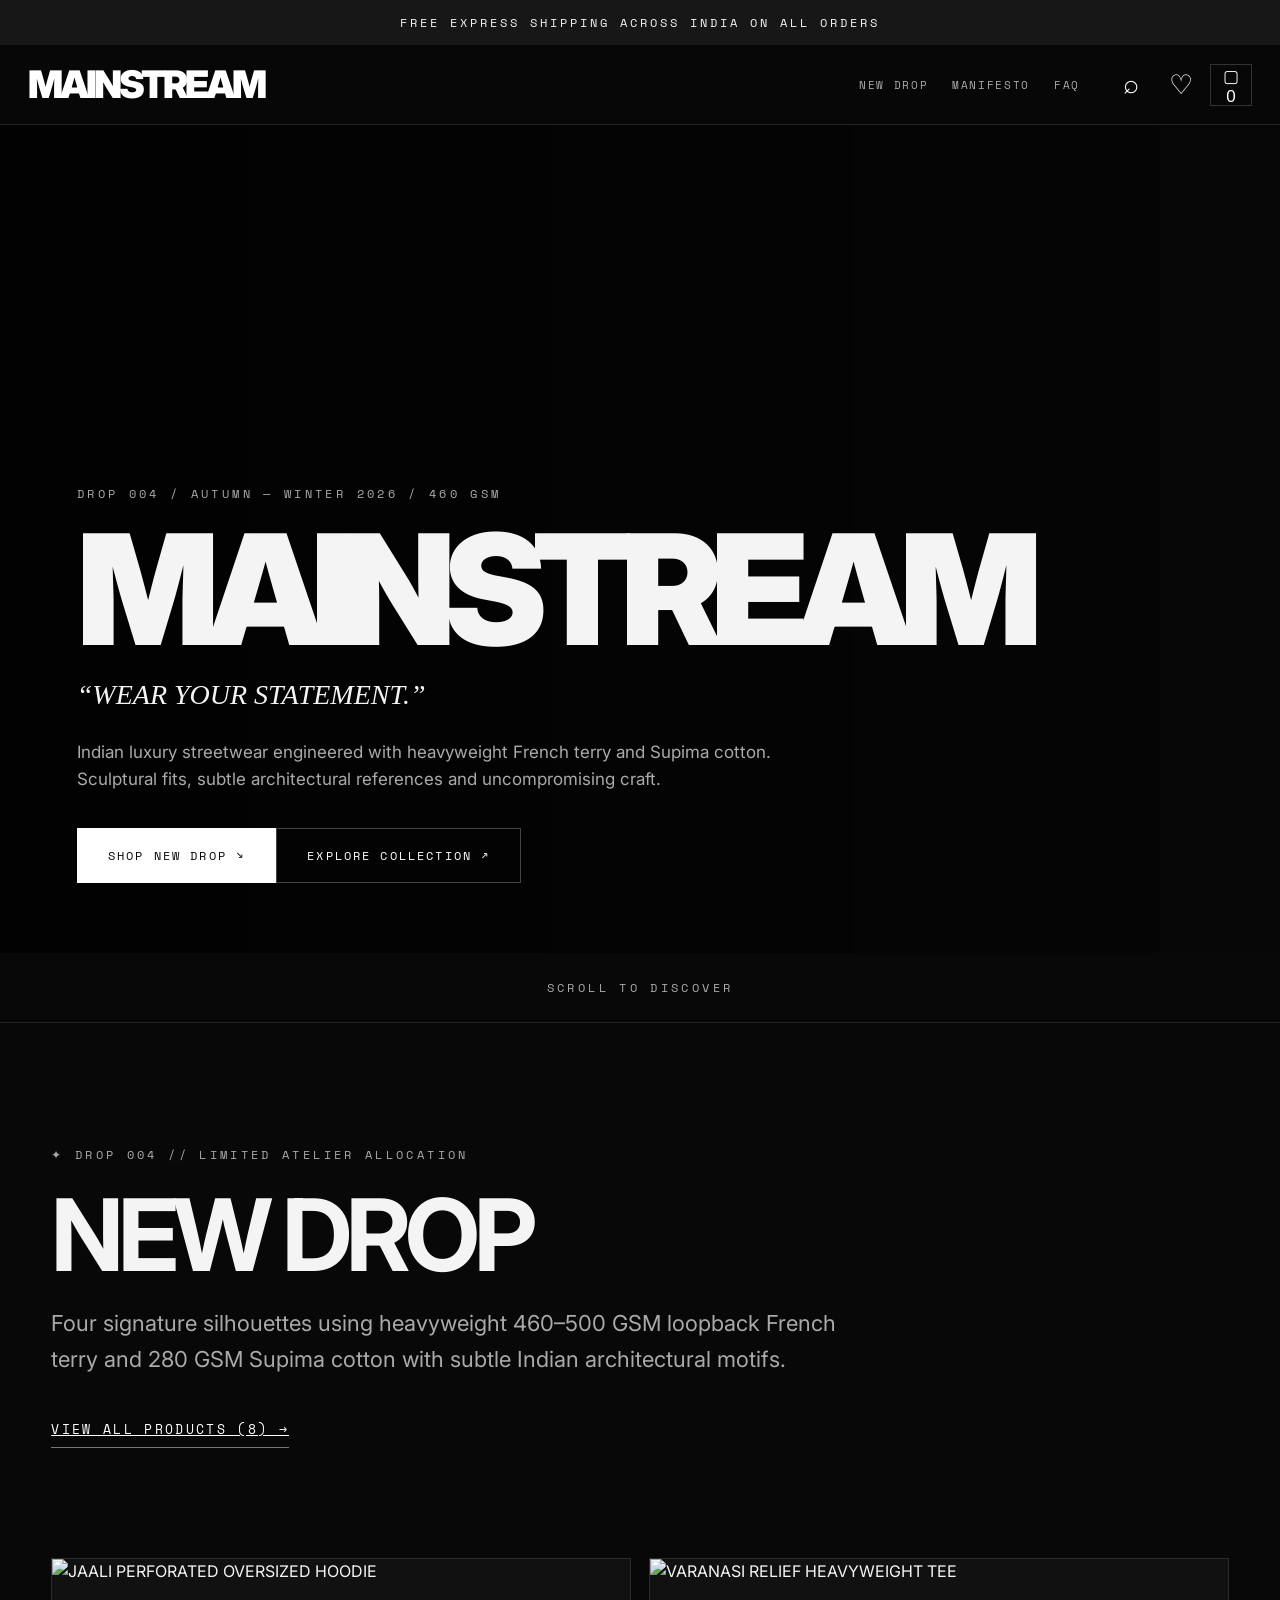
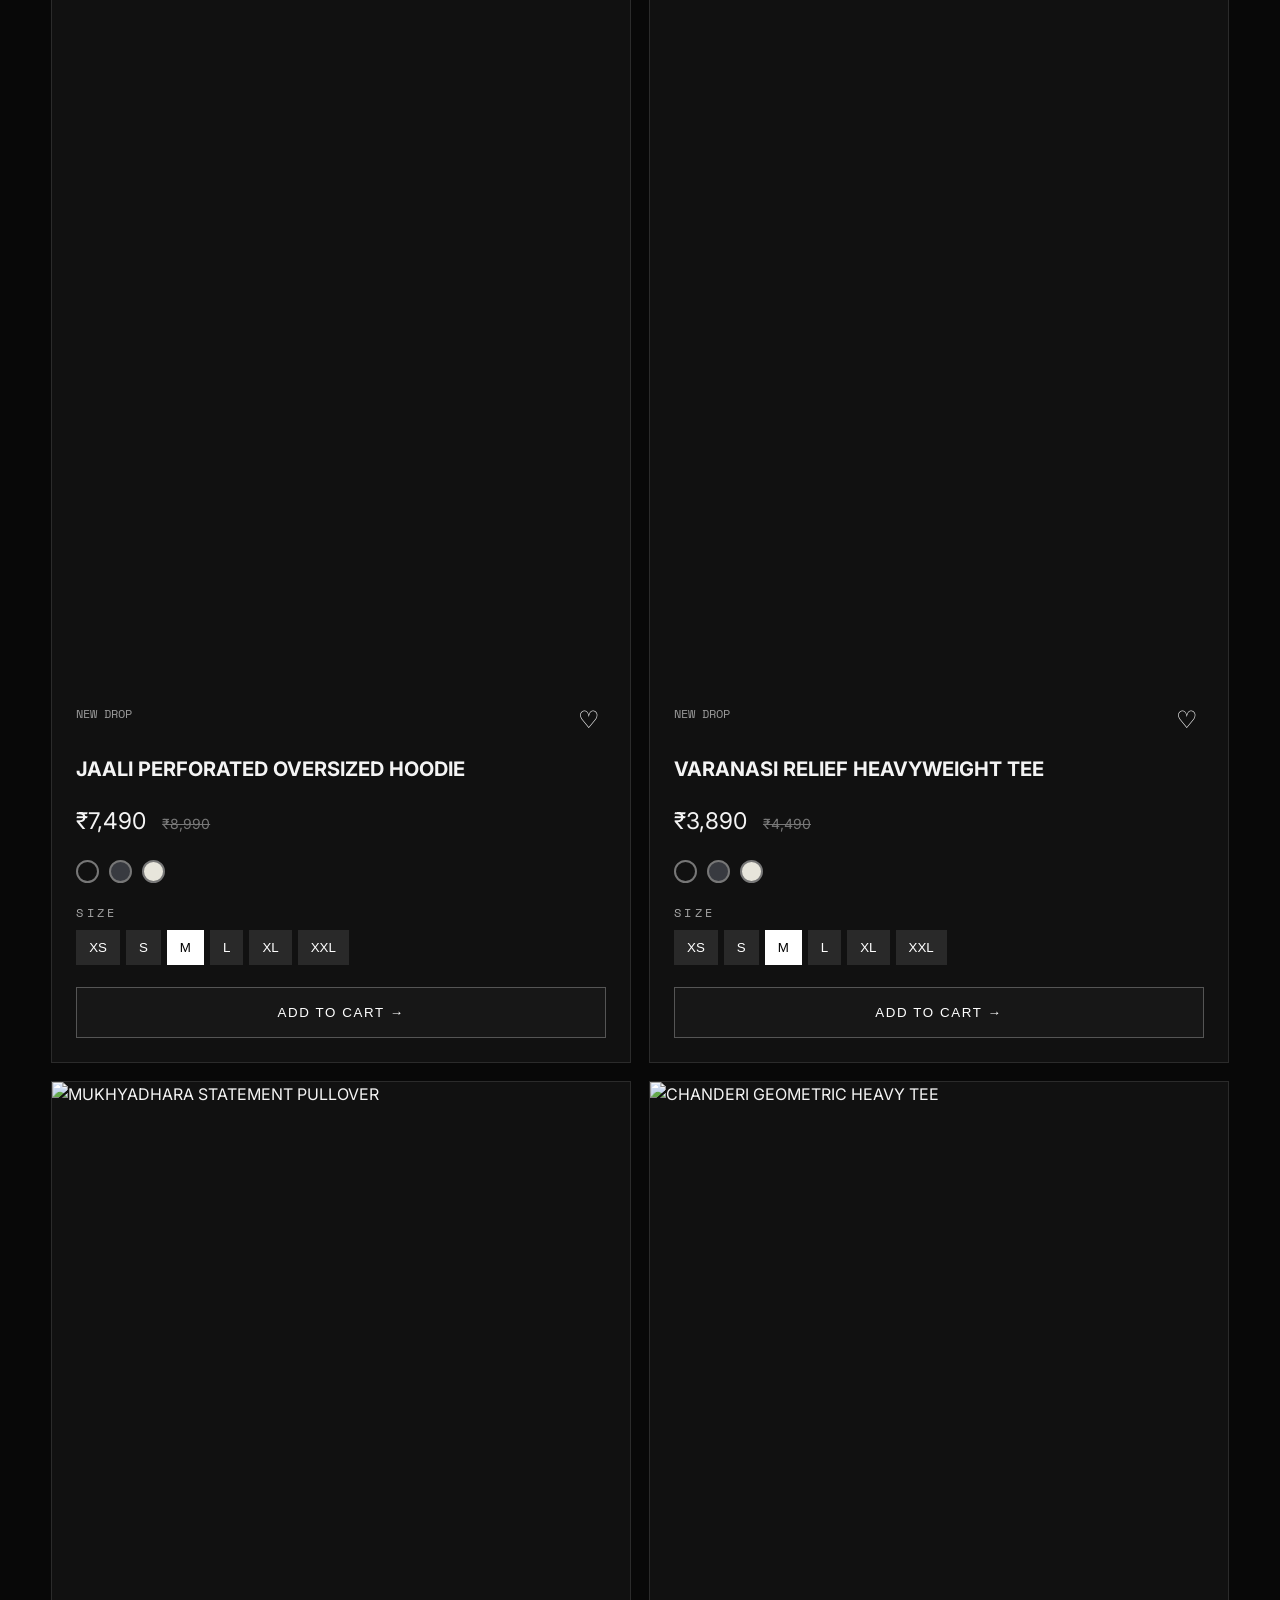
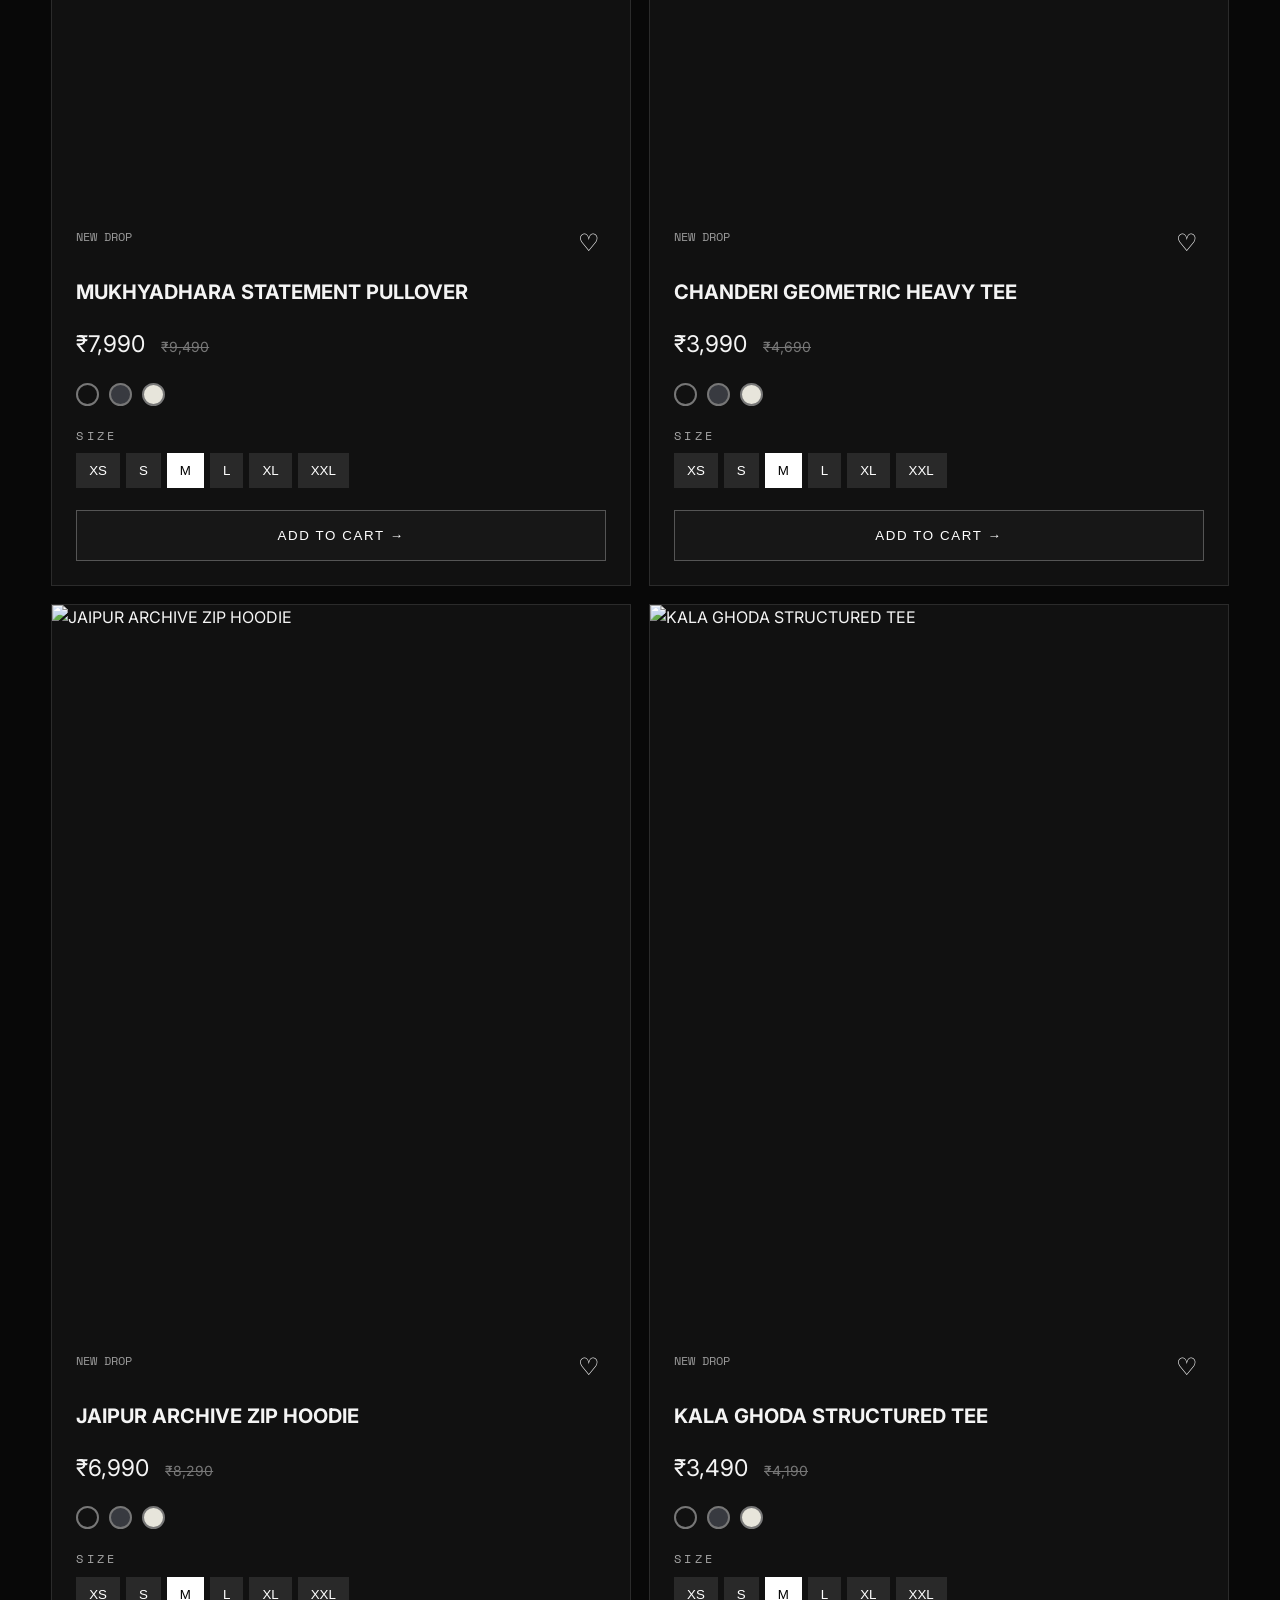
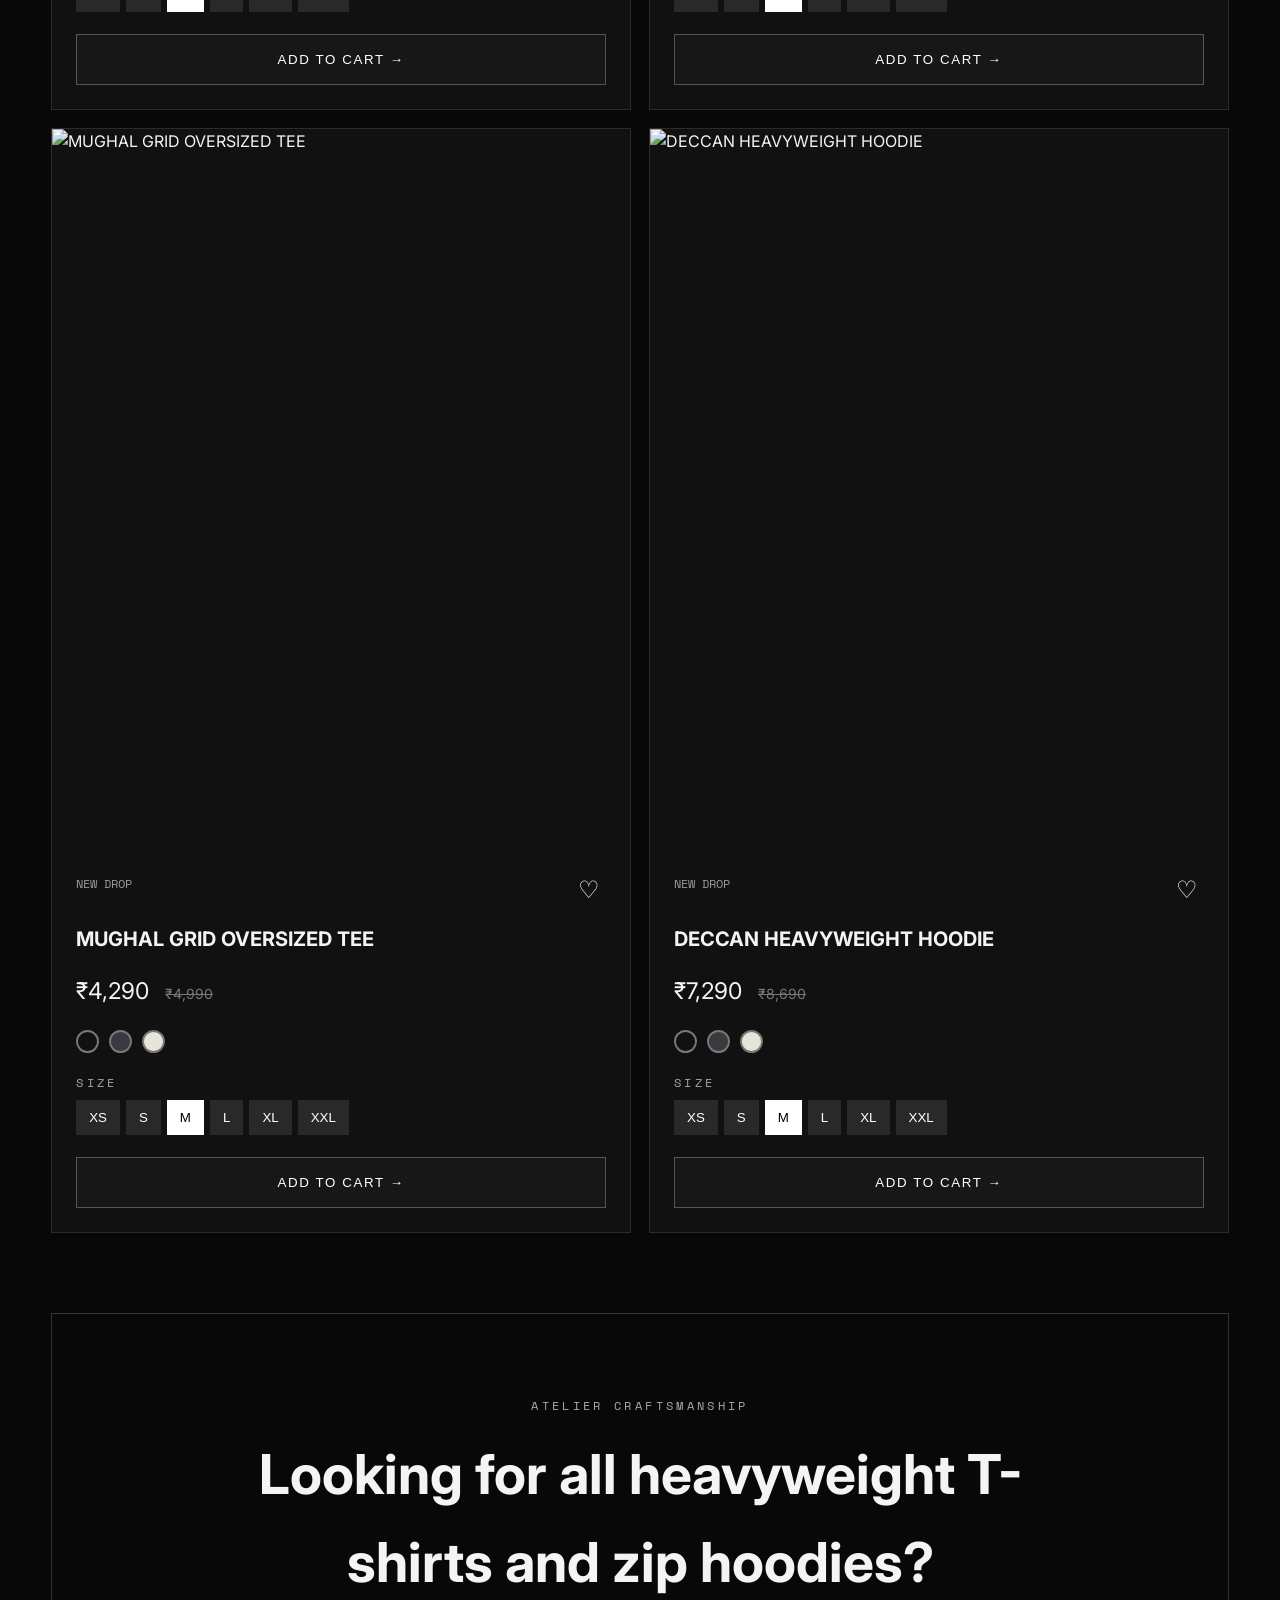
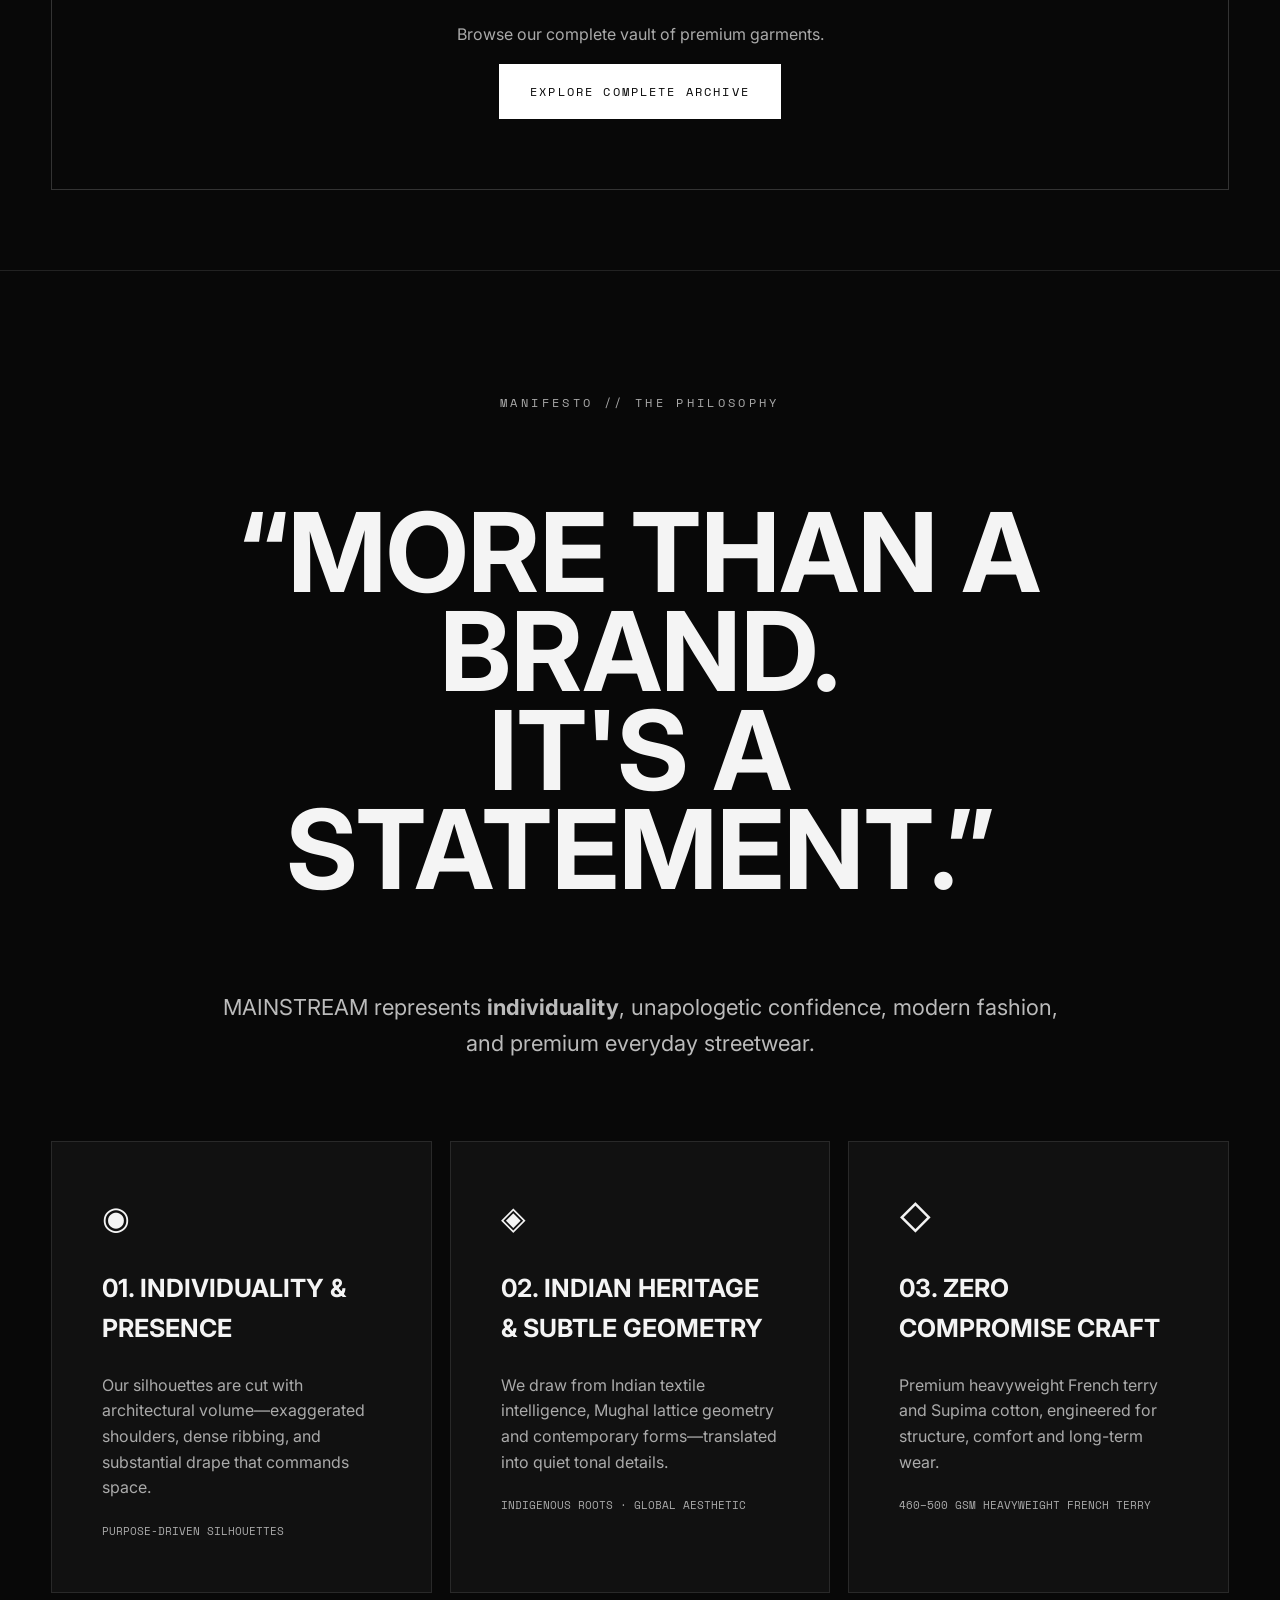
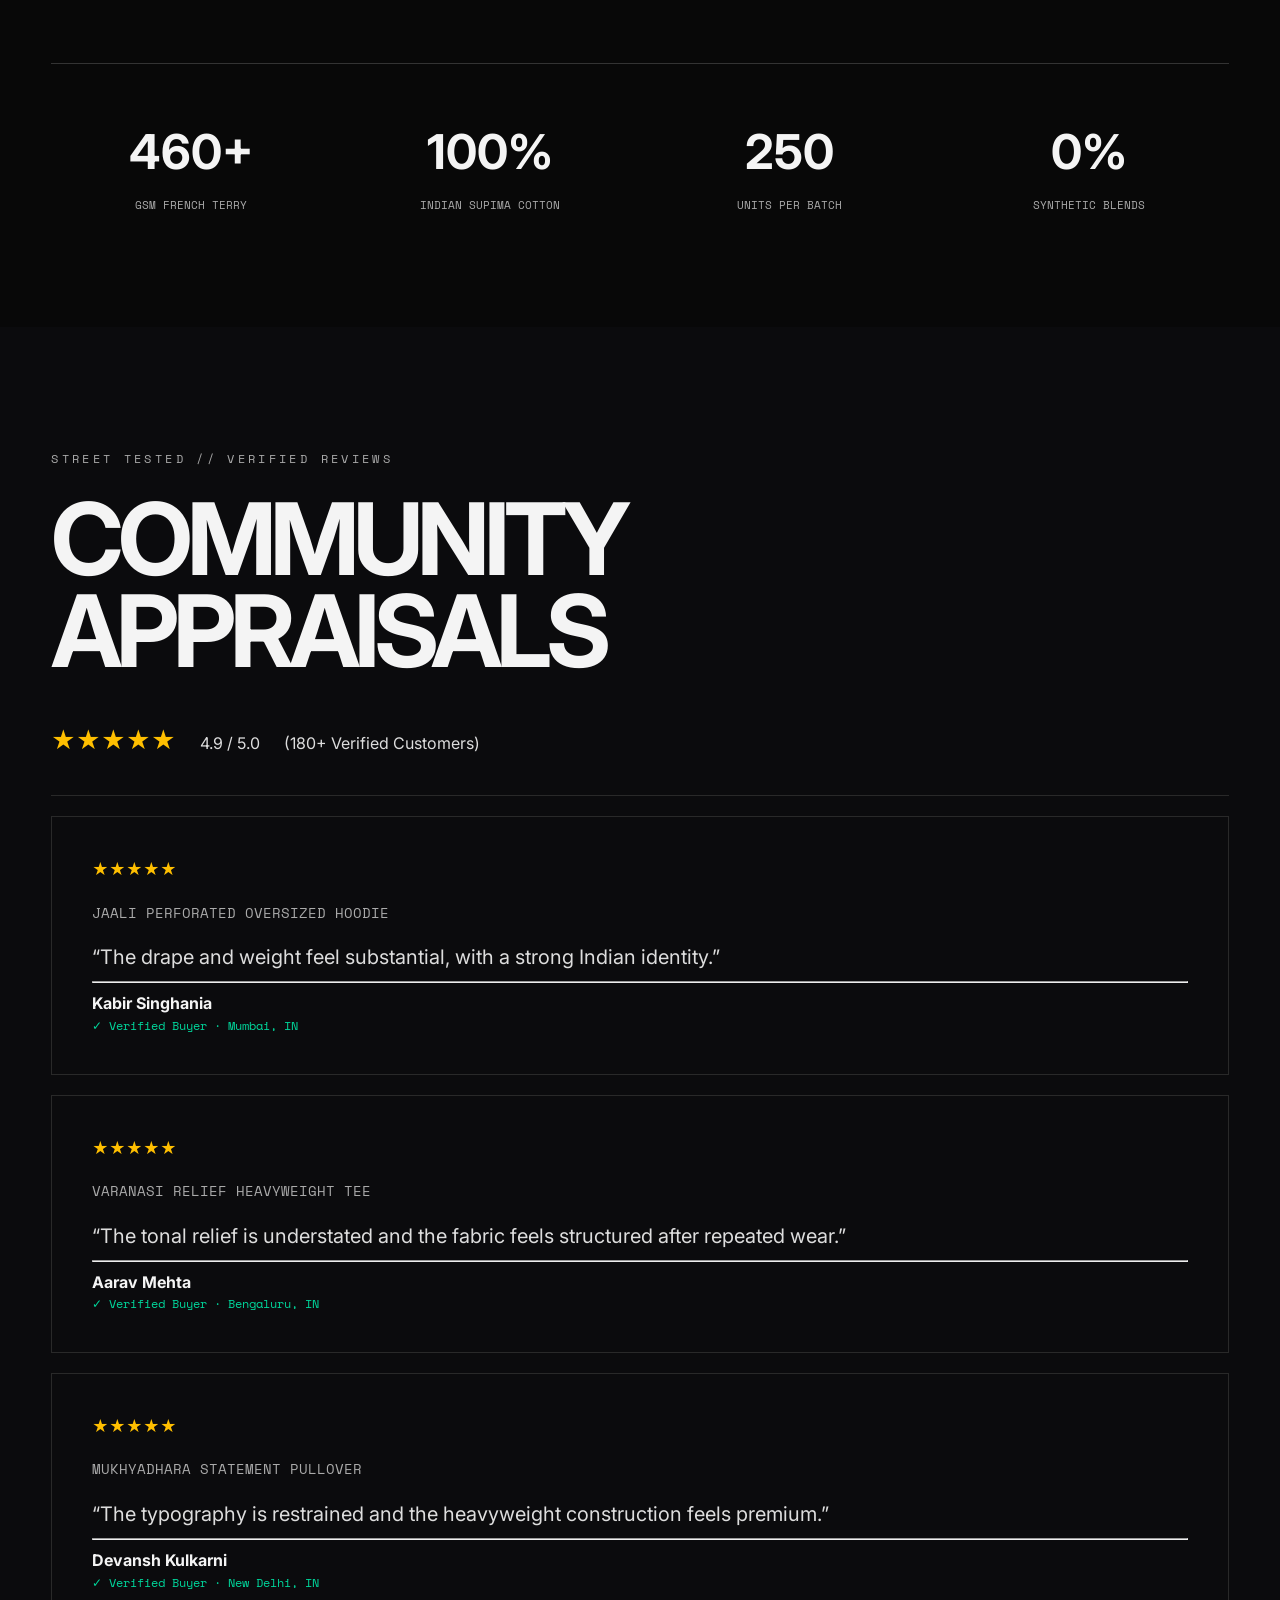
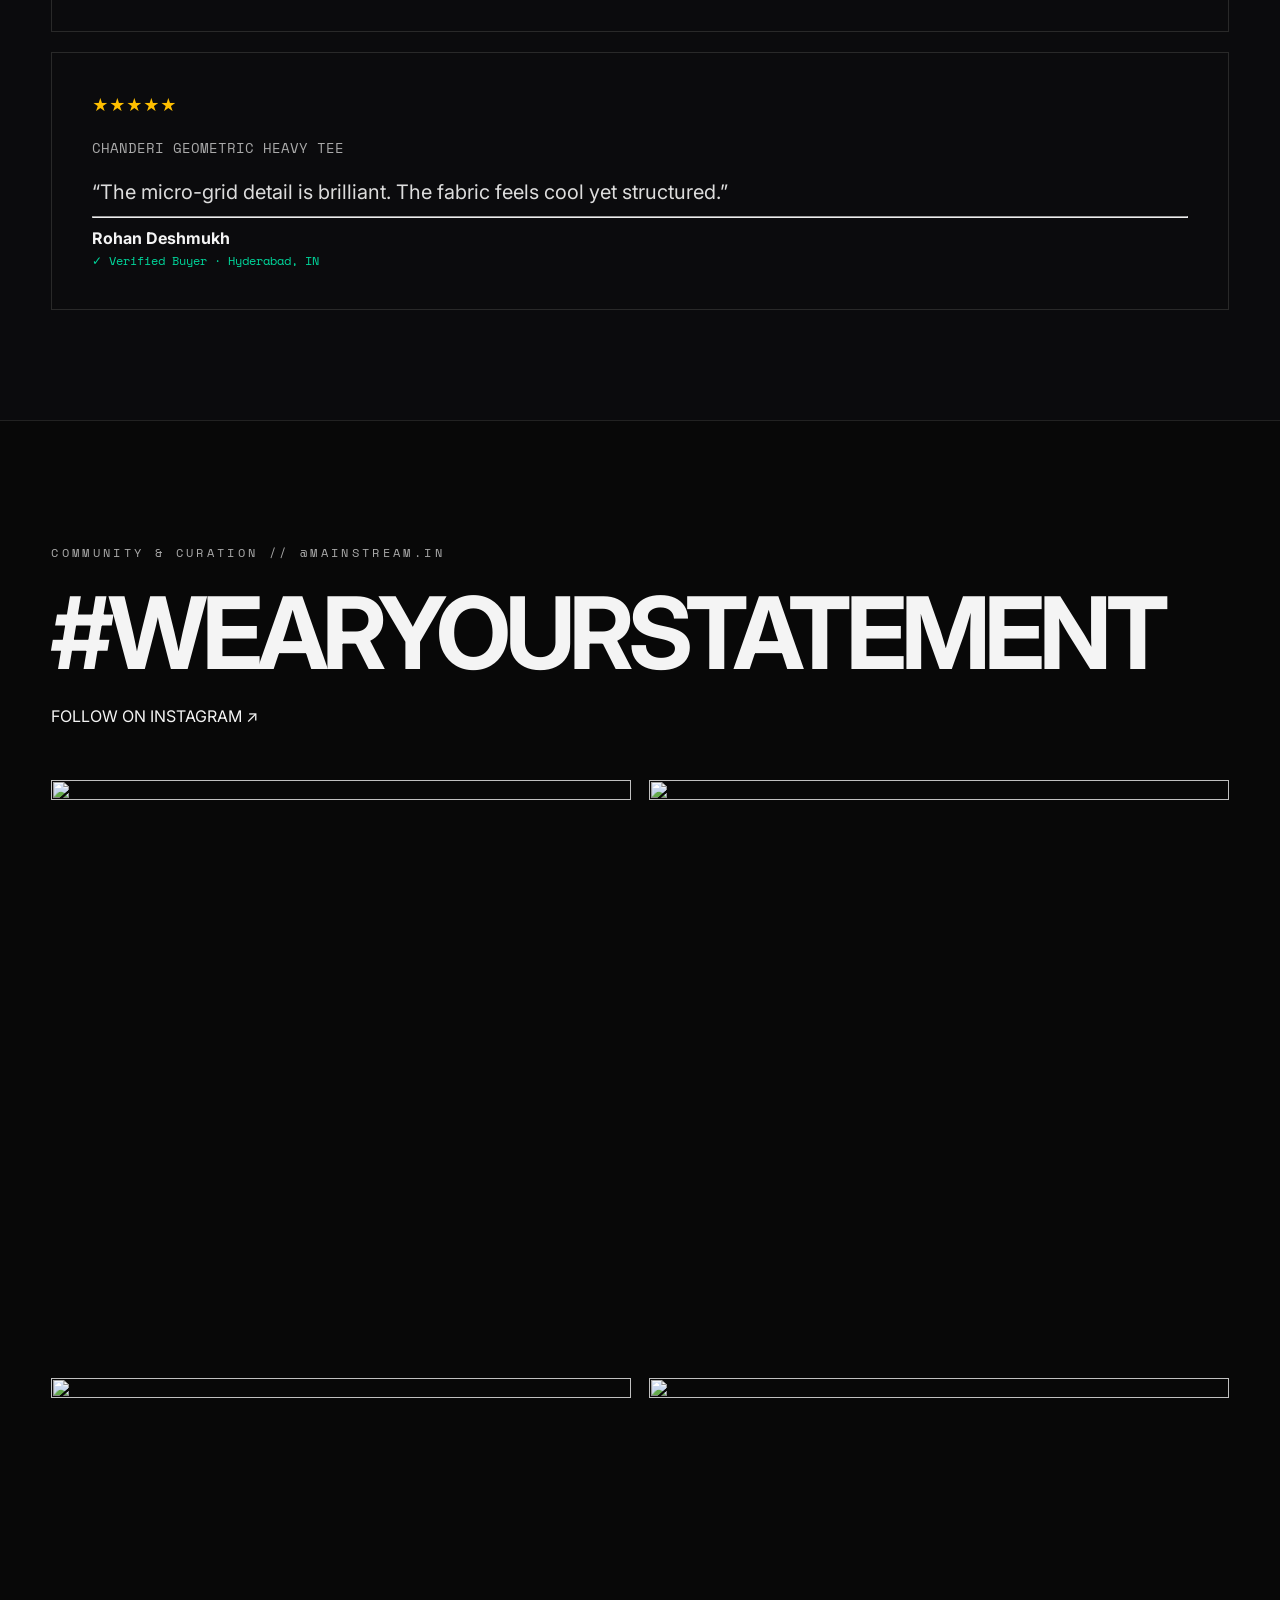
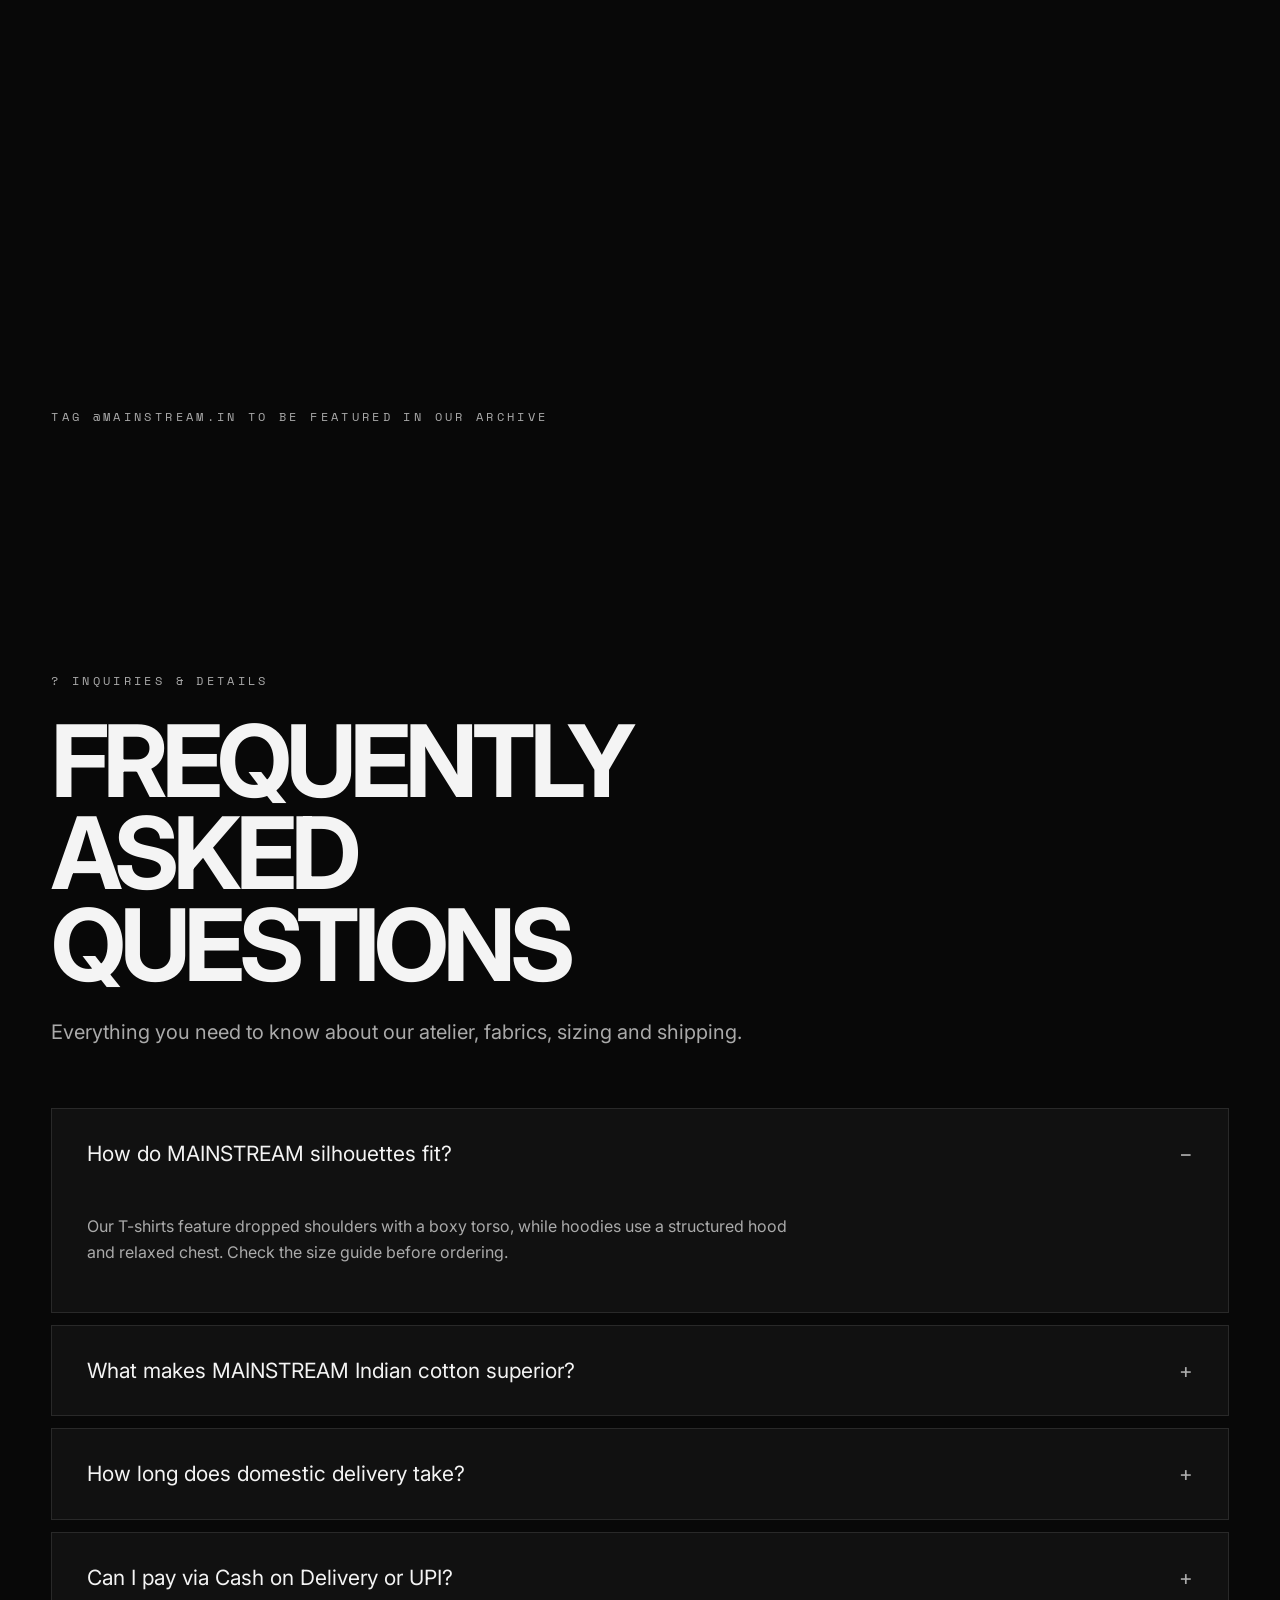
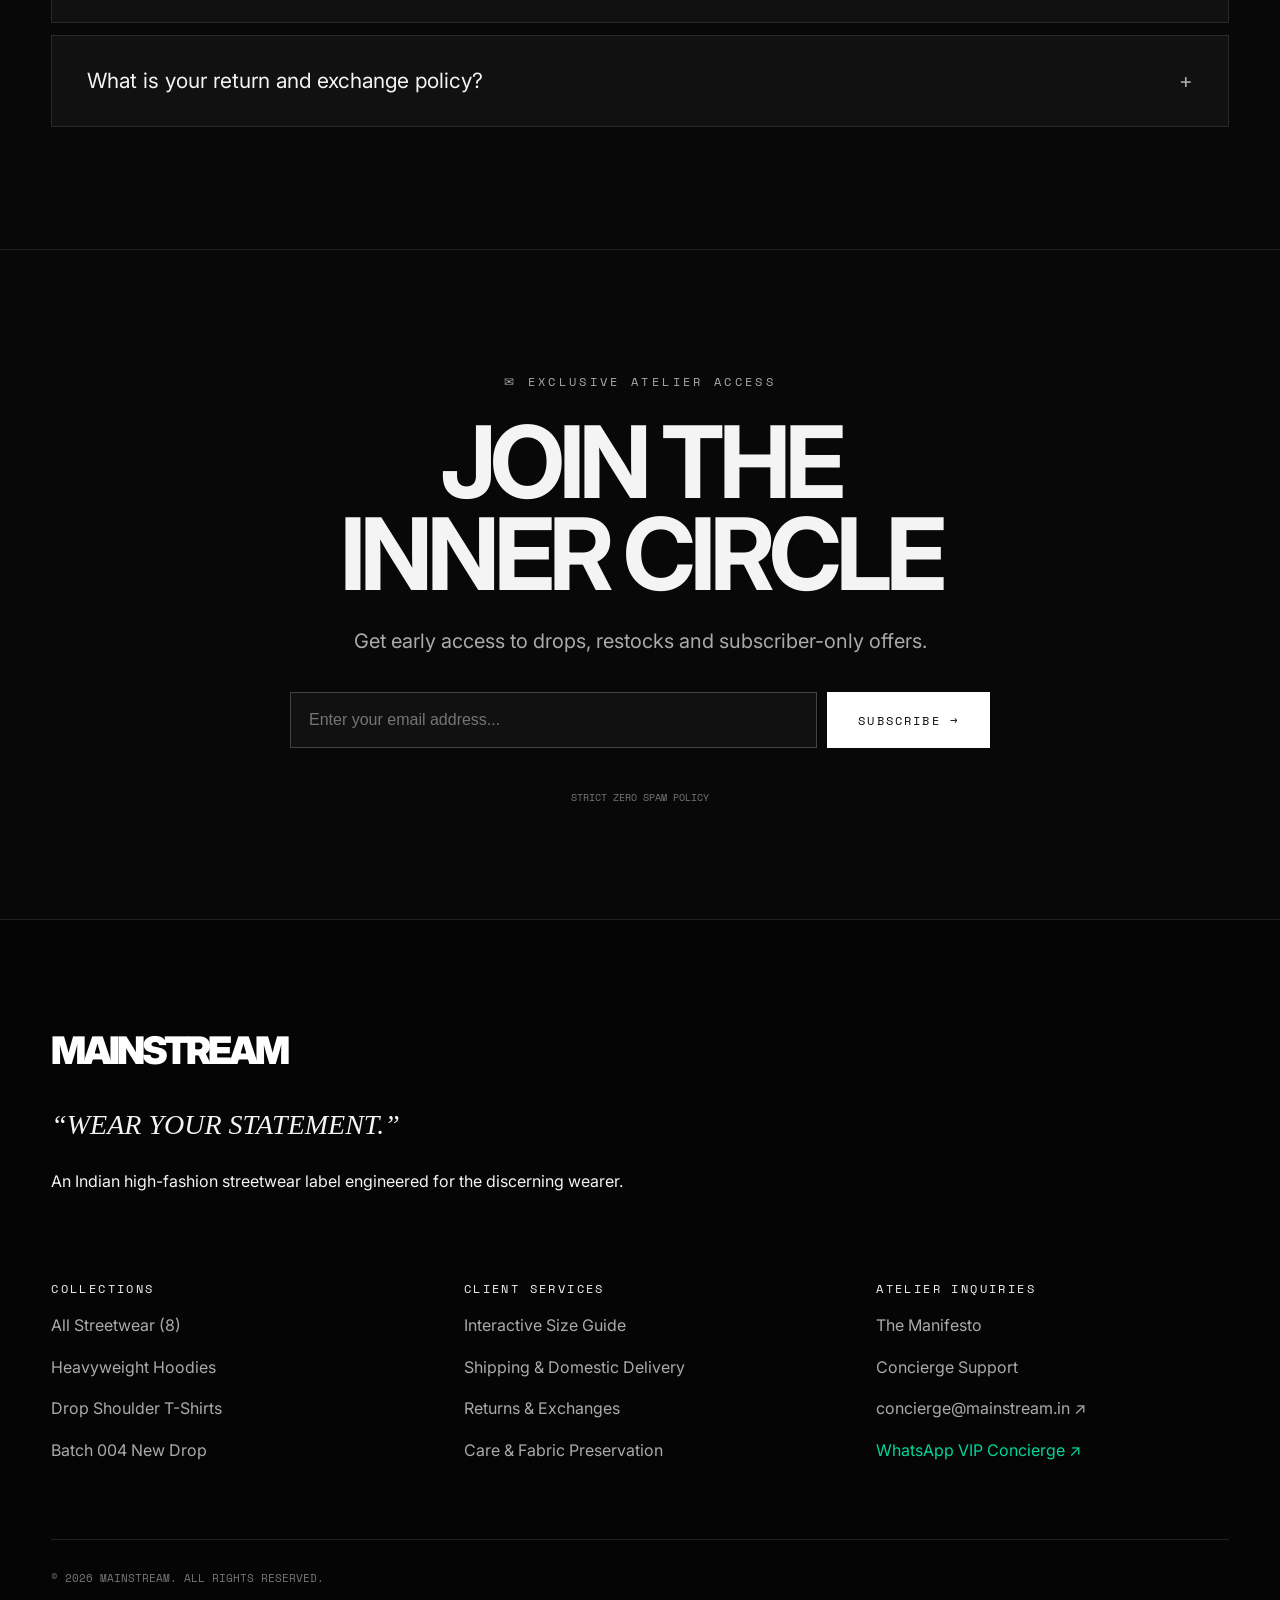
==== index.html @ b9d83473 "Add files via upload" ====
<!DOCTYPE html>
<html lang="en">
<head>
<meta charset="UTF-8">
<meta name="viewport" content="width=device-width, initial-scale=1.0">
<title>MAINSTREAM — Wear Your Statement</title>
<meta name="description" content="MAINSTREAM — premium Indian luxury streetwear.">
<link rel="preconnect" href="https://fonts.googleapis.com">
<link rel="preconnect" href="https://fonts.gstatic.com" crossorigin>
<link href="https://fonts.googleapis.com/css2?family=Inter:wght@400;500;600;700;800&family=Space+Mono:wght@400;700&display=swap" rel="stylesheet">
<link rel="stylesheet" href="styles.css">
</head>
<body>
<div class="announcement">FREE EXPRESS SHIPPING ACROSS INDIA ON ALL ORDERS</div>

<header class="nav">
  <a class="logo" href="#top">MAINSTREAM</a>
  <nav class="navlinks">
    <a href="#drop">NEW DROP</a><a href="#manifesto">MANIFESTO</a><a href="#faq">FAQ</a>
  </nav>
  <div class="nav-actions">
    <button id="searchBtn" aria-label="Search">⌕</button>
    <button id="wishBtn" aria-label="Wishlist">♡</button>
    <button id="cartBtn" aria-label="Cart">▢ <span id="cartCount">0</span></button>
  </div>
</header>

<main id="top">
<section class="hero">
  <div class="hero-bg"></div>
  <div class="hero-content">
    <p class="mono">DROP 004 / AUTUMN — WINTER 2026 / 460 GSM</p>
    <h1>MAINSTREAM</h1>
    <p class="tagline">“WEAR YOUR STATEMENT.”</p>
    <p class="hero-copy">Indian luxury streetwear engineered with heavyweight French terry and Supima cotton. Sculptural fits, subtle architectural references and uncompromising craft.</p>
    <div class="hero-buttons"><a class="btn light" href="#drop">SHOP NEW DROP ↘</a><a class="btn outline" href="#manifesto">EXPLORE COLLECTION ↗</a></div>
  </div>
</section>

<div class="discover mono">SCROLL TO DISCOVER</div>

<section class="intro" id="drop">
  <p class="mono">✦ DROP 004 // LIMITED ATELIER ALLOCATION</p>
  <h2>NEW DROP</h2>
  <p>Four signature silhouettes using heavyweight 460–500 GSM loopback French terry and 280 GSM Supima cotton with subtle Indian architectural motifs.</p>
  <a class="archive-link" href="#products">VIEW ALL PRODUCTS (8) →</a>
</section>

<section class="products" id="products"></section>

<section class="archive-callout">
  <p class="mono">ATELIER CRAFTSMANSHIP</p>
  <h3>Looking for all heavyweight T-shirts and zip hoodies?</h3>
  <p>Browse our complete vault of premium garments.</p>
  <a class="btn light" href="#products">EXPLORE COMPLETE ARCHIVE</a>
</section>

<section class="manifesto" id="manifesto">
  <p class="mono">MANIFESTO // THE PHILOSOPHY</p>
  <h2>“MORE THAN A<br>BRAND.<br>IT'S A<br>STATEMENT.”</h2>
  <p class="manifesto-lead">MAINSTREAM represents <b>individuality</b>, unapologetic confidence, modern fashion, and premium everyday streetwear.</p>
  <div class="principles">
    <article><span>◉</span><h3>01. INDIVIDUALITY & PRESENCE</h3><p>Our silhouettes are cut with architectural volume—exaggerated shoulders, dense ribbing, and substantial drape that commands space.</p><small>PURPOSE-DRIVEN SILHOUETTES</small></article>
    <article><span>◈</span><h3>02. INDIAN HERITAGE & SUBTLE GEOMETRY</h3><p>We draw from Indian textile intelligence, Mughal lattice geometry and contemporary forms—translated into quiet tonal details.</p><small>INDIGENOUS ROOTS · GLOBAL AESTHETIC</small></article>
    <article><span>◇</span><h3>03. ZERO COMPROMISE CRAFT</h3><p>Premium heavyweight French terry and Supima cotton, engineered for structure, comfort and long-term wear.</p><small>460–500 GSM HEAVYWEIGHT FRENCH TERRY</small></article>
  </div>
  <div class="stats"><div><b>460+</b><span>GSM FRENCH TERRY</span></div><div><b>100%</b><span>INDIAN SUPIMA COTTON</span></div><div><b>250</b><span>UNITS PER BATCH</span></div><div><b>0%</b><span>SYNTHETIC BLENDS</span></div></div>
</section>

<section class="reviews">
  <p class="mono">STREET TESTED // VERIFIED REVIEWS</p>
  <h2>COMMUNITY<br>APPRAISALS</h2>
  <div class="rating">★★★★★ <span>4.9 / 5.0</span> <small>(180+ Verified Customers)</small></div>
  <div id="reviewList"></div>
</section>

<section class="community">
  <p class="mono">COMMUNITY & CURATION // @MAINSTREAM.IN</p>
  <h2>#WEARYOURSTATEMENT</h2>
  <p>FOLLOW ON INSTAGRAM ↗</p>
  <div class="grid">
    <img src="https://images.unsplash.com/photo-1551488831-00ddcb6c6bd3?auto=format&fit=crop&w=900&q=85">
    <img src="https://images.unsplash.com/photo-1521572163474-6864f9cf17ab?auto=format&fit=crop&w=900&q=85">
    <img src="https://images.unsplash.com/photo-1551488852-7a7b2c0f6d2b?auto=format&fit=crop&w=900&q=85">
    <img src="https://images.unsplash.com/photo-1503341504253-dff4815485f1?auto=format&fit=crop&w=900&q=85">
  </div>
  <p class="mono">TAG @MAINSTREAM.IN TO BE FEATURED IN OUR ARCHIVE</p>
</section>

<section class="faq" id="faq">
  <p class="mono">? INQUIRIES & DETAILS</p>
  <h2>FREQUENTLY<br>ASKED<br>QUESTIONS</h2>
  <p>Everything you need to know about our atelier, fabrics, sizing and shipping.</p>
  <div class="faq-list">
    <details open><summary>How do MAINSTREAM silhouettes fit?</summary><p>Our T-shirts feature dropped shoulders with a boxy torso, while hoodies use a structured hood and relaxed chest. Check the size guide before ordering.</p></details>
    <details><summary>What makes MAINSTREAM Indian cotton superior?</summary><p>Our collection focuses on premium long-staple cotton selected for softness, durability and a substantial hand feel.</p></details>
    <details><summary>How long does domestic delivery take?</summary><p>Domestic delivery is typically dispatched within 1–3 working days, with transit time depending on destination.</p></details>
    <details><summary>Can I pay via Cash on Delivery or UPI?</summary><p>Payment options can include UPI, cards and COD where available at checkout.</p></details>
    <details><summary>What is your return and exchange policy?</summary><p>Returns and exchanges are subject to product condition and the final policy published at checkout.</p></details>
  </div>
</section>

<section class="newsletter">
  <p class="mono">✉ EXCLUSIVE ATELIER ACCESS</p>
  <h2>JOIN THE<br>INNER CIRCLE</h2>
  <p>Get early access to drops, restocks and subscriber-only offers.</p>
  <form id="subscribeForm"><input id="email" type="email" placeholder="Enter your email address..." required><button class="btn light">SUBSCRIBE →</button></form>
  <small>STRICT ZERO SPAM POLICY</small>
</section>
</main>

<footer>
  <div class="footer-brand">MAINSTREAM</div>
  <p class="tagline">“WEAR YOUR STATEMENT.”</p>
  <p>An Indian high-fashion streetwear label engineered for the discerning wearer.</p>
  <div class="footer-cols">
    <div><h4>COLLECTIONS</h4><p>All Streetwear (8)</p><p>Heavyweight Hoodies</p><p>Drop Shoulder T-Shirts</p><p>Batch 004 New Drop</p></div>
    <div><h4>CLIENT SERVICES</h4><p>Interactive Size Guide</p><p>Shipping & Domestic Delivery</p><p>Returns & Exchanges</p><p>Care & Fabric Preservation</p></div>
    <div><h4>ATELIER INQUIRIES</h4><p>The Manifesto</p><p>Concierge Support</p><p>concierge@mainstream.in ↗</p><p class="green">WhatsApp VIP Concierge ↗</p></div>
  </div>
  <div class="copyright">© 2026 MAINSTREAM. ALL RIGHTS RESERVED.</div>
</footer>

<div class="drawer" id="drawer"><div class="drawer-head"><b id="drawerTitle">YOUR BAG</b><button id="closeDrawer">×</button></div><div id="drawerBody"></div></div>
<div class="overlay" id="overlay"></div>

<script src="script.js"></script>
</body>
</html>
---- styles.css ----
*{box-sizing:border-box}html{scroll-behavior:smooth}body{margin:0;background:#080808;color:#f4f4f4;font-family:Inter,Arial,sans-serif;line-height:1.6}.mono{font-family:"Space Mono",monospace;letter-spacing:.28em;font-size:12px;color:#aaa;text-transform:uppercase}.announcement{background:#171717;text-align:center;padding:14px 20px;font:12px "Space Mono";letter-spacing:.25em}.nav{position:sticky;top:0;z-index:20;height:80px;background:rgba(8,8,8,.94);backdrop-filter:blur(14px);border-bottom:1px solid #222;display:flex;align-items:center;padding:0 28px;gap:30px}.logo,.footer-brand{font-weight:900;letter-spacing:-.08em;font-size:38px;color:#fff;text-decoration:none}.navlinks{display:flex;gap:24px;margin-left:auto}.navlinks a{font:11px "Space Mono";letter-spacing:.15em;color:#aaa;text-decoration:none}.nav-actions{display:flex;gap:8px}.nav-actions button{background:transparent;color:white;border:1px solid transparent;font-size:27px;width:42px;height:42px;cursor:pointer}.nav-actions button:last-child{border-color:#333;font-size:17px}.hero{min-height:92vh;position:relative;display:flex;align-items:flex-end;overflow:hidden}.hero-bg{position:absolute;inset:0;background:linear-gradient(90deg,rgba(0,0,0,.8),rgba(0,0,0,.25)),url("https://images.unsplash.com/photo-1551488831-00ddcb6c6bd3?auto=format&fit=crop&w=1800&q=90") center/cover;filter:grayscale(1);transform:scale(1.03)}.hero-content{position:relative;z-index:1;max-width:1000px;padding:80px 6vw 70px}.hero h1{font-size:clamp(65px,12vw,160px);line-height:.8;margin:25px 0;font-weight:900;letter-spacing:-.08em}.tagline{font:italic 28px Georgia,serif}.hero-copy{max-width:700px;color:#aaa;font-size:17px}.hero-buttons{display:flex;flex-wrap:wrap;margin-top:35px}.btn{display:inline-flex;justify-content:center;align-items:center;padding:18px 30px;text-decoration:none;letter-spacing:.18em;font:12px "Space Mono";border:1px solid #444;cursor:pointer}.btn.light{background:#fff;color:#080808;border-color:#fff}.btn.outline{color:#fff}.discover{text-align:center;padding:25px;border-bottom:1px solid #222}.intro,.manifesto,.reviews,.community,.faq,.newsletter{padding:110px 4vw}.intro{max-width:900px}.intro h2,.reviews h2,.community h2,.faq h2,.newsletter h2{font-size:clamp(45px,8vw,100px);line-height:.92;letter-spacing:-.06em;margin:25px 0}.intro>p:not(.mono){font-size:22px;color:#aaa;max-width:800px}.archive-link{display:inline-block;color:#fff;margin-top:20px;font:13px "Space Mono";letter-spacing:.18em;border-bottom:1px solid #777;padding-bottom:8px}.products{display:grid;grid-template-columns:repeat(2,minmax(0,1fr));gap:18px;padding:0 4vw}.card{border:1px solid #2b2b2b;background:#111}.card-img{width:100%;aspect-ratio:4/5;object-fit:cover;display:block;filter:saturate(.8)}.card-body{padding:24px}.card-top{display:flex;justify-content:space-between;gap:10px;color:#999;font:12px "Space Mono"}.card h3{font-size:20px;margin:18px 0}.price{font-size:23px}.old{text-decoration:line-through;color:#777;font-size:14px;margin-left:10px}.swatches{display:flex;gap:10px;margin:20px 0}.swatch{width:23px;height:23px;border-radius:50%;border:2px solid #777;cursor:pointer}.swatch:nth-child(1){background:#111}.swatch:nth-child(2){background:#383a40}.swatch:nth-child(3){background:#e7e5db}.sizes{display:flex;gap:6px;flex-wrap:wrap}.size{background:#292929;color:#fff;border:0;padding:10px 13px;cursor:pointer}.size.active{background:#fff;color:#000}.add{width:100%;margin-top:22px;background:#171717;color:#fff;border:1px solid #555;padding:17px;letter-spacing:.12em;cursor:pointer}.archive-callout{margin:80px 4vw;padding:70px 30px;border:1px solid #333;text-align:center}.archive-callout h3{font-size:clamp(30px,5vw,55px);max-width:800px;margin:15px auto}.archive-callout p{color:#aaa}.manifesto{text-align:center;border-top:1px solid #222}.manifesto>h2{font-size:clamp(45px,9vw,110px);line-height:.9}.manifesto-lead{max-width:850px;margin:40px auto;font-size:22px;color:#bbb}.principles{display:grid;grid-template-columns:repeat(3,1fr);gap:18px;text-align:left;margin-top:80px}.principles article{background:#111;border:1px solid #292929;padding:50px}.principles span{font-size:32px}.principles h3{font-size:25px}.principles p{color:#aaa}.principles small{font:11px "Space Mono";color:#aaa}.stats{display:grid;grid-template-columns:repeat(4,1fr);gap:20px;border-top:1px solid #333;margin-top:70px;padding-top:50px}.stats div{text-align:center}.stats b{display:block;font-size:48px}.stats span{font:11px "Space Mono";color:#aaa}.reviews{background:#0b0b0d}.rating{font-size:24px;color:#ffbf00;border-bottom:1px solid #292929;padding:20px 0 35px}.rating span,.rating small{color:#ddd;margin-left:18px;font-size:16px}.review{border:1px solid #292929;padding:40px;margin-top:20px}.stars{color:#ffbf00}.review h4{font:14px "Space Mono";color:#aaa}.review q{font-size:20px;color:#ddd}.review .buyer{color:#00d69b;font:12px "Space Mono"}.community{border-top:1px solid #222}.grid{display:grid;grid-template-columns:repeat(2,1fr);gap:18px;margin:50px 0}.grid img{width:100%;aspect-ratio:1;object-fit:cover;filter:grayscale(.2)}.faq>p:not(.mono){max-width:700px;color:#aaa;font-size:20px}.faq-list{margin-top:60px}.faq details{border:1px solid #292929;margin-bottom:12px;background:#111}.faq summary{padding:28px 35px;font-size:21px;cursor:pointer;list-style:none}.faq summary::-webkit-details-marker{display:none}.faq summary:after{content:"+";float:right;color:#aaa}.faq details[open] summary:after{content:"−"}.faq details p{padding:0 35px 30px;color:#aaa;max-width:800px}.newsletter{text-align:center;border-top:1px solid #222}.newsletter>p:not(.mono){color:#aaa;font-size:20px}.newsletter form{max-width:700px;margin:35px auto;display:flex;gap:10px}.newsletter input{flex:1;background:#111;border:1px solid #444;color:#fff;padding:18px;font-size:16px}.newsletter small{font:10px "Space Mono";color:#777}footer{padding:100px 4vw 50px;background:#050505;border-top:1px solid #222}.footer-brand{margin-bottom:20px}.footer-cols{display:grid;grid-template-columns:repeat(3,1fr);gap:60px;margin-top:70px}.footer-cols h4{font:12px "Space Mono";letter-spacing:.2em}.footer-cols p{color:#aaa}.green{color:#00d69b!important}.copyright{border-top:1px solid #222;margin-top:60px;padding-top:30px;color:#777;font:11px "Space Mono"}.drawer{position:fixed;right:-480px;top:0;width:min(480px,100%);height:100vh;background:#0d0d0d;z-index:50;padding:25px;transition:.35s;overflow:auto}.drawer.open{right:0}.drawer-head{display:flex;justify-content:space-between;border-bottom:1px solid #333;padding-bottom:20px}.drawer-head button{background:none;color:#fff;border:0;font-size:28px}.overlay{position:fixed;inset:0;background:#0008;z-index:40;display:none}.overlay.show{display:block}.cart-row{display:flex;gap:15px;border-bottom:1px solid #292929;padding:20px 0}.cart-row img{width:80px;height:100px;object-fit:cover}.cart-row button{background:#222;color:#fff;border:0;padding:6px}.empty{padding:50px 0;color:#999}@media(max-width:760px){.nav{height:68px;padding:0 16px}.logo{font-size:29px}.navlinks{display:none}.nav-actions button{font-size:22px;width:35px}.hero{min-height:90vh}.hero-content{padding:60px 22px}.hero h1{font-size:18vw}.hero-copy{font-size:15px}.hero-buttons{display:block}.hero-buttons .btn{width:100%;margin-top:8px}.intro,.manifesto,.reviews,.community,.faq,.newsletter{padding:75px 22px}.products{grid-template-columns:1fr;padding:0 22px}.principles,.stats,.footer-cols{grid-template-columns:1fr}.principles article{padding:30px}.stats{gap:35px}.grid{gap:8px}.newsletter form{display:block}.newsletter input,.newsletter .btn{width:100%;margin-bottom:8px}.archive-callout{margin:50px 22px}.card h3{font-size:18px}.rating span,.rating small{display:block;margin:8px 0 0}.tagline{font-size:22px}}
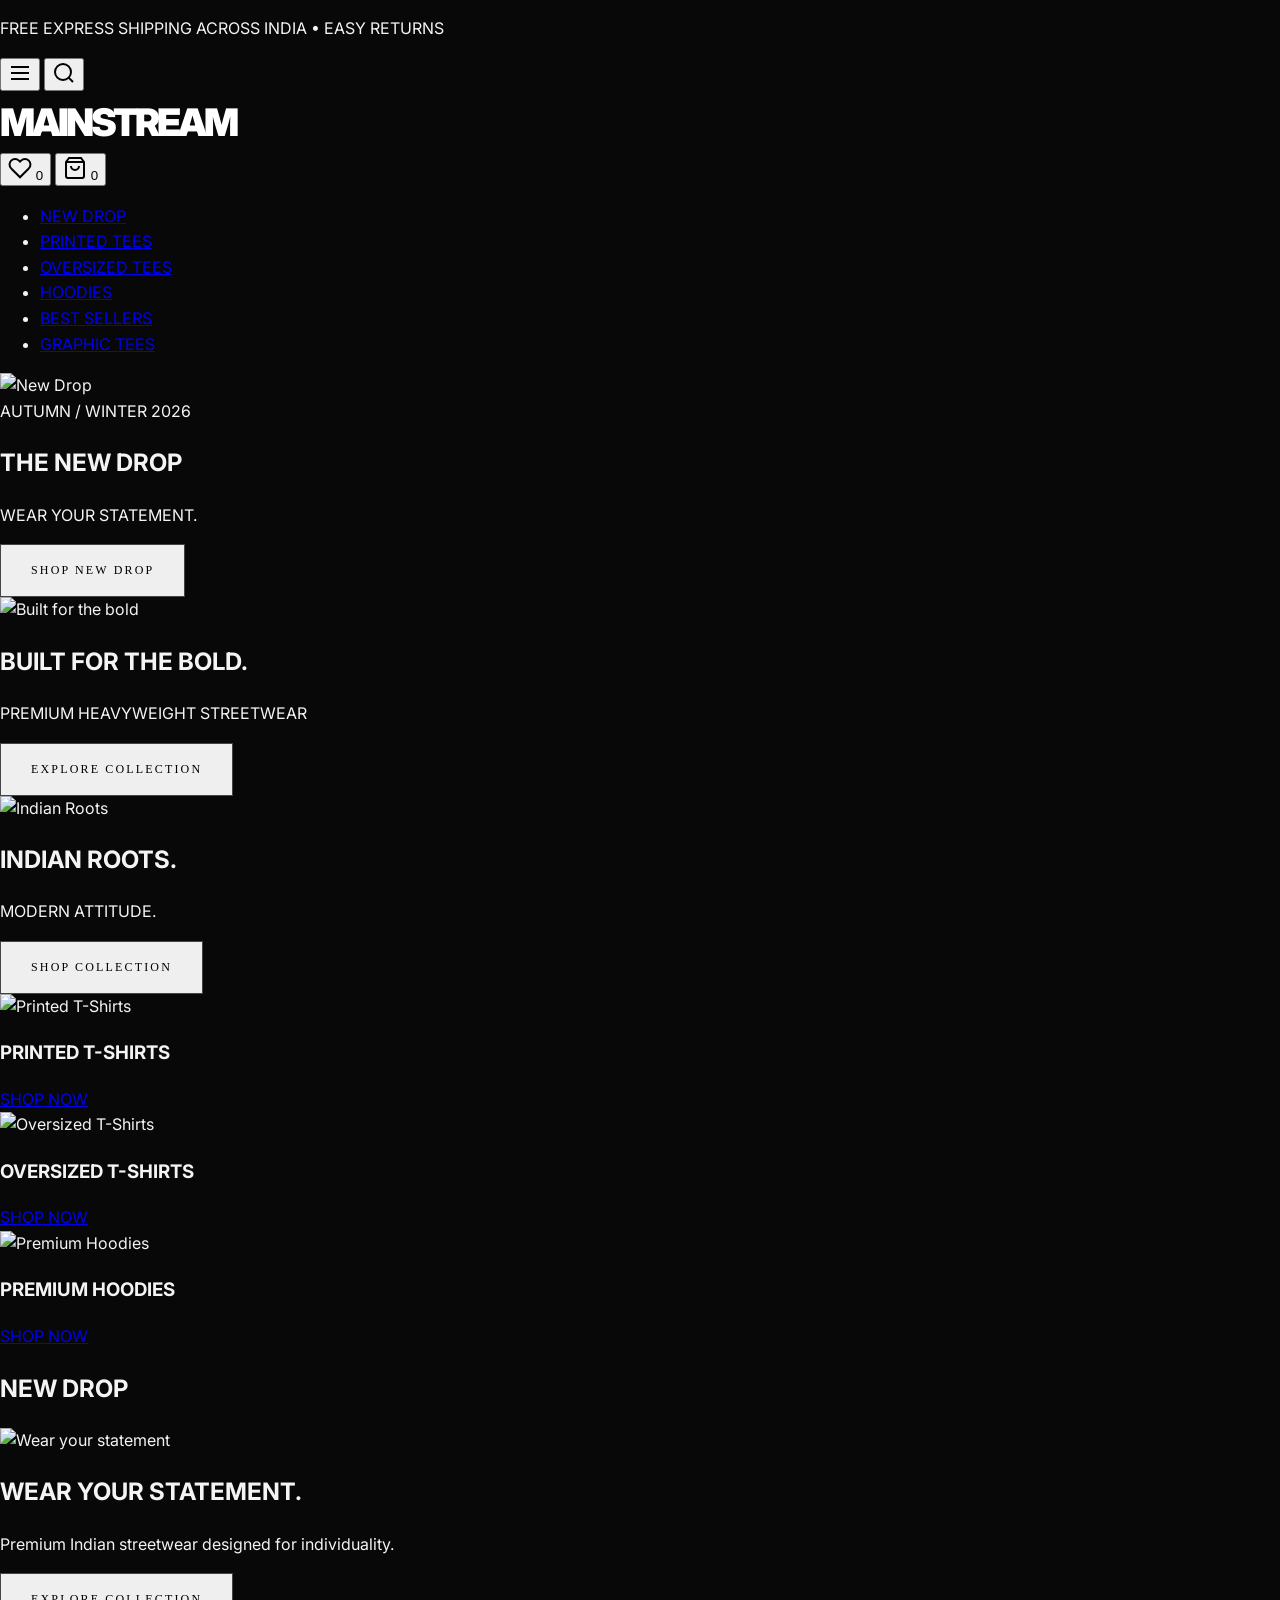
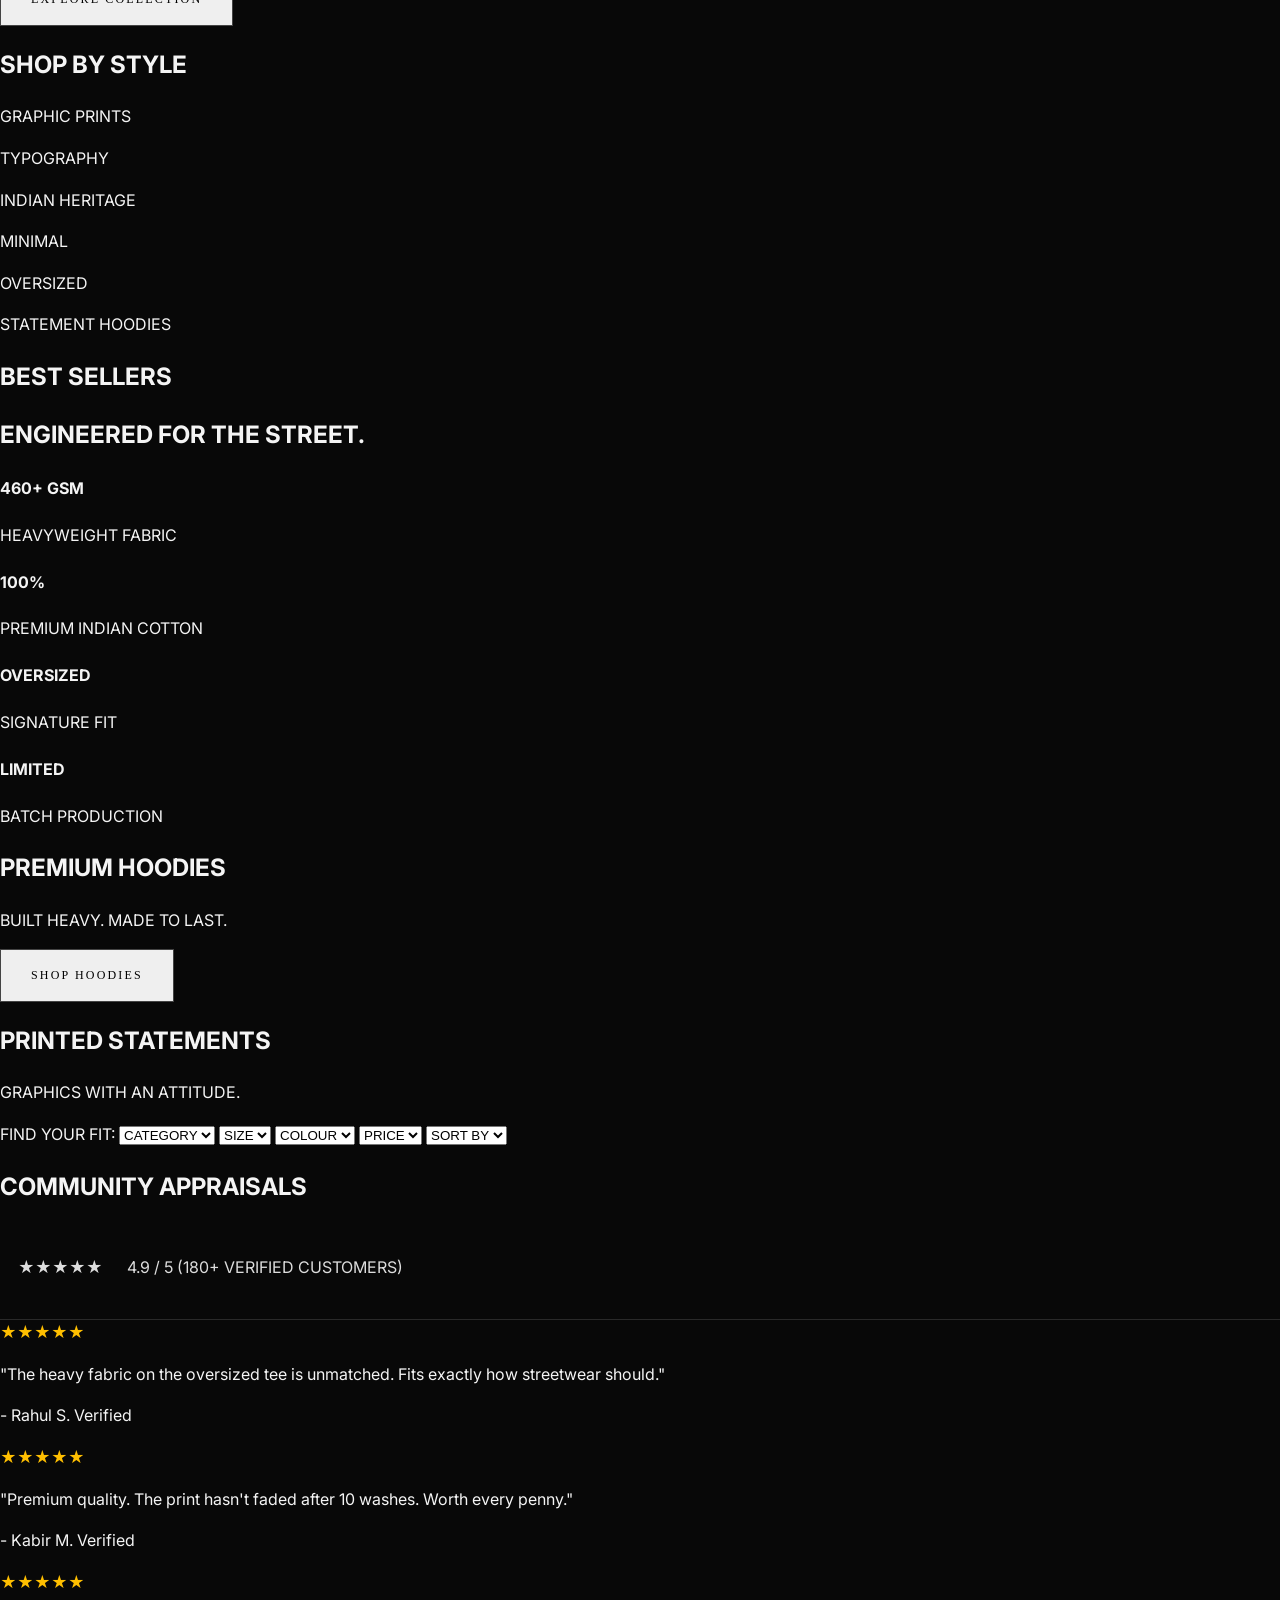
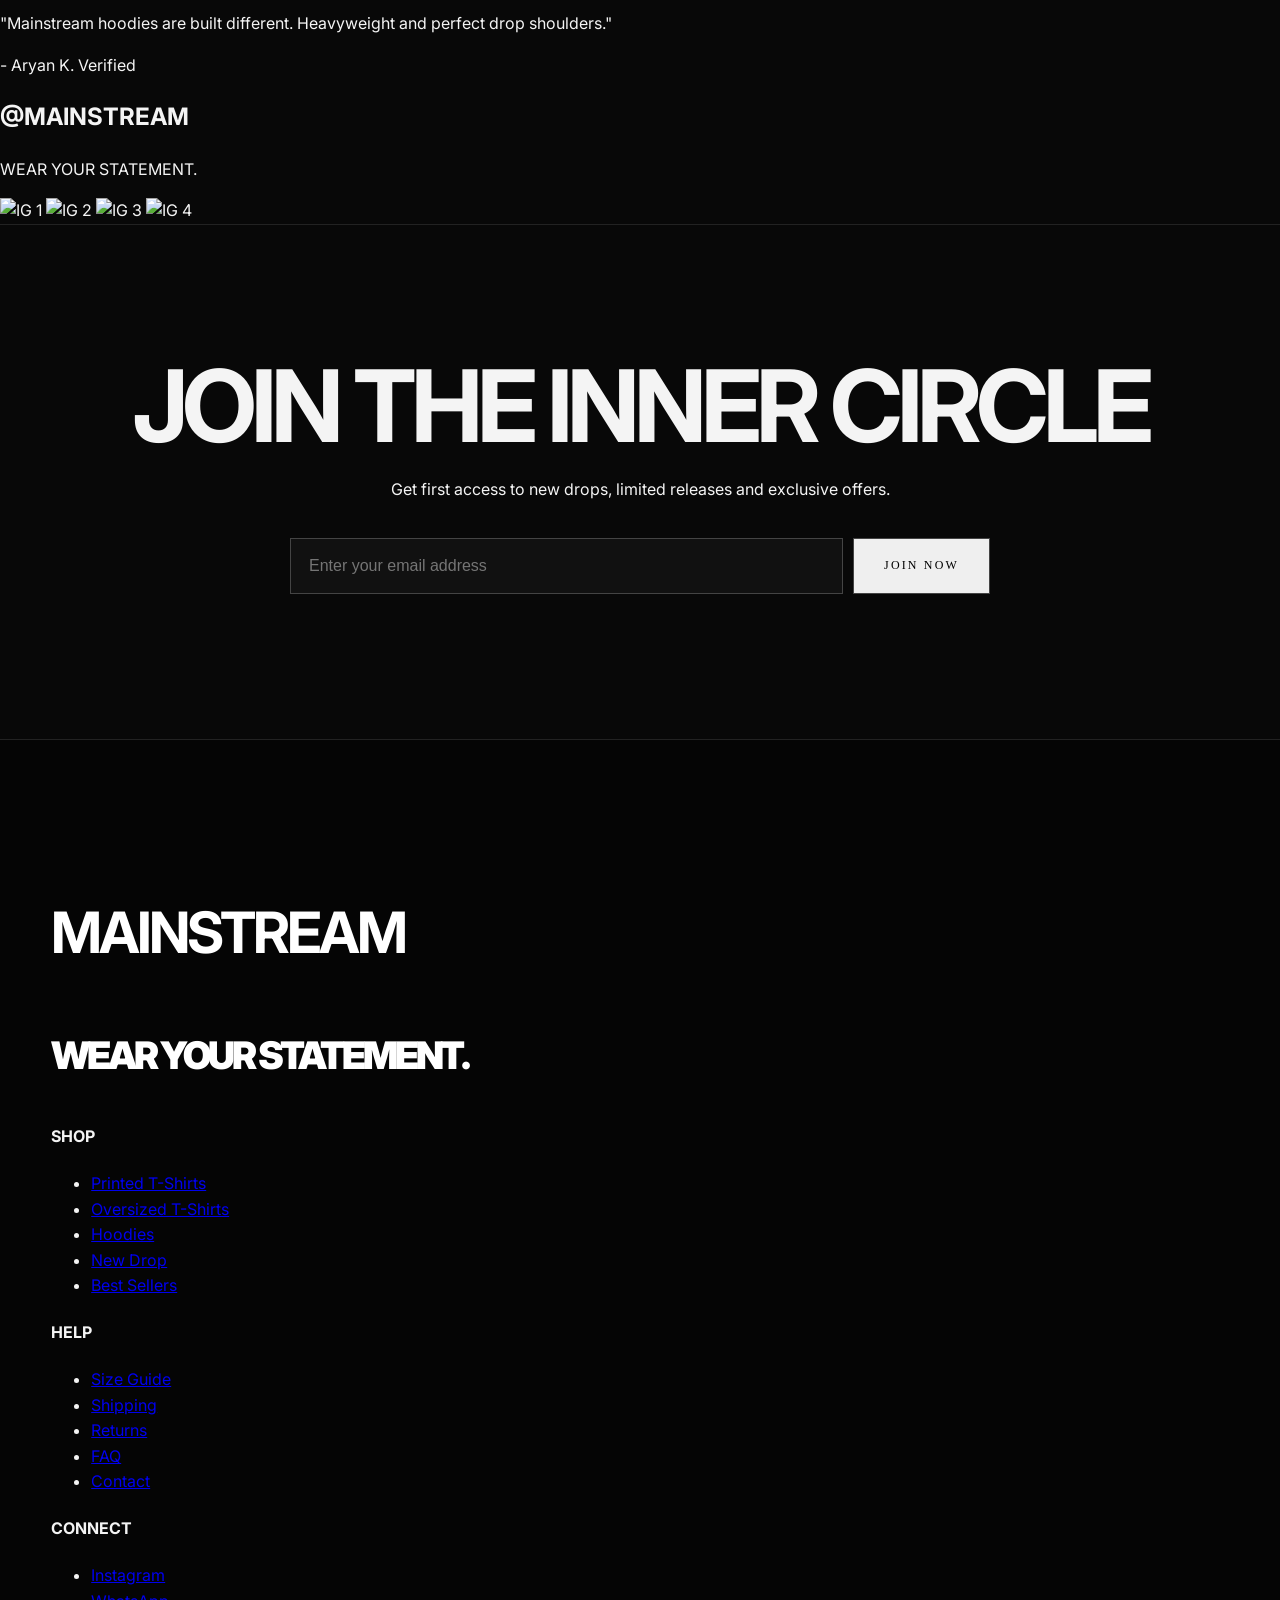
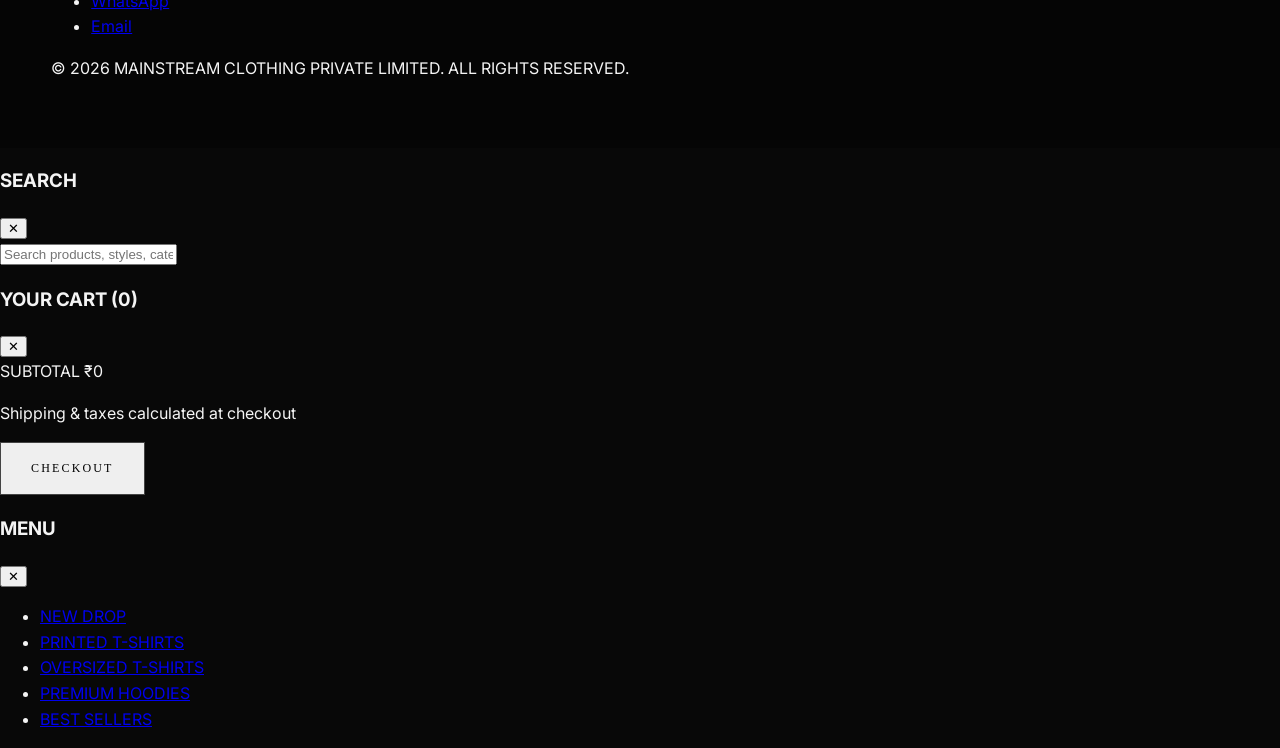
==== commit 436c0793: "Refactor index.html for improved structure and content Updated the HTML structure and content for im" ====
--- a/index.html
+++ b/index.html
@@ -1,129 +1,385 @@
 <!DOCTYPE html>
 <html lang="en">
 <head>
-<meta charset="UTF-8">
-<meta name="viewport" content="width=device-width, initial-scale=1.0">
-<title>MAINSTREAM — Wear Your Statement</title>
-<meta name="description" content="MAINSTREAM — premium Indian luxury streetwear.">
-<link rel="preconnect" href="https://fonts.googleapis.com">
-<link rel="preconnect" href="https://fonts.gstatic.com" crossorigin>
-<link href="https://fonts.googleapis.com/css2?family=Inter:wght@400;500;600;700;800&family=Space+Mono:wght@400;700&display=swap" rel="stylesheet">
-<link rel="stylesheet" href="styles.css">
+    <meta charset="UTF-8">
+    <meta name="viewport" content="width=device-width, initial-scale=1.0">
+    <title>MAINSTREAM | Premium Indian Streetwear</title>
+    
+    <!-- Google Fonts -->
+    <link rel="preconnect" href="https://fonts.googleapis.com">
+    <link rel="preconnect" href="https://fonts.gstatic.com" crossorigin>
+    <link href="https://fonts.googleapis.com/css2?family=Inter:wght@300;400;500;600&family=Syne:wght@400;600;700;800&display=swap" rel="stylesheet">
+    
+    <link rel="stylesheet" href="styles.css">
 </head>
 <body>
-<div class="announcement">FREE EXPRESS SHIPPING ACROSS INDIA ON ALL ORDERS</div>
-
-<header class="nav">
-  <a class="logo" href="#top">MAINSTREAM</a>
-  <nav class="navlinks">
-    <a href="#drop">NEW DROP</a><a href="#manifesto">MANIFESTO</a><a href="#faq">FAQ</a>
-  </nav>
-  <div class="nav-actions">
-    <button id="searchBtn" aria-label="Search">⌕</button>
-    <button id="wishBtn" aria-label="Wishlist">♡</button>
-    <button id="cartBtn" aria-label="Cart">▢ <span id="cartCount">0</span></button>
-  </div>
-</header>
-
-<main id="top">
-<section class="hero">
-  <div class="hero-bg"></div>
-  <div class="hero-content">
-    <p class="mono">DROP 004 / AUTUMN — WINTER 2026 / 460 GSM</p>
-    <h1>MAINSTREAM</h1>
-    <p class="tagline">“WEAR YOUR STATEMENT.”</p>
-    <p class="hero-copy">Indian luxury streetwear engineered with heavyweight French terry and Supima cotton. Sculptural fits, subtle architectural references and uncompromising craft.</p>
-    <div class="hero-buttons"><a class="btn light" href="#drop">SHOP NEW DROP ↘</a><a class="btn outline" href="#manifesto">EXPLORE COLLECTION ↗</a></div>
-  </div>
-</section>
-
-<div class="discover mono">SCROLL TO DISCOVER</div>
-
-<section class="intro" id="drop">
-  <p class="mono">✦ DROP 004 // LIMITED ATELIER ALLOCATION</p>
-  <h2>NEW DROP</h2>
-  <p>Four signature silhouettes using heavyweight 460–500 GSM loopback French terry and 280 GSM Supima cotton with subtle Indian architectural motifs.</p>
-  <a class="archive-link" href="#products">VIEW ALL PRODUCTS (8) →</a>
-</section>
-
-<section class="products" id="products"></section>
-
-<section class="archive-callout">
-  <p class="mono">ATELIER CRAFTSMANSHIP</p>
-  <h3>Looking for all heavyweight T-shirts and zip hoodies?</h3>
-  <p>Browse our complete vault of premium garments.</p>
-  <a class="btn light" href="#products">EXPLORE COMPLETE ARCHIVE</a>
-</section>
-
-<section class="manifesto" id="manifesto">
-  <p class="mono">MANIFESTO // THE PHILOSOPHY</p>
-  <h2>“MORE THAN A<br>BRAND.<br>IT'S A<br>STATEMENT.”</h2>
-  <p class="manifesto-lead">MAINSTREAM represents <b>individuality</b>, unapologetic confidence, modern fashion, and premium everyday streetwear.</p>
-  <div class="principles">
-    <article><span>◉</span><h3>01. INDIVIDUALITY & PRESENCE</h3><p>Our silhouettes are cut with architectural volume—exaggerated shoulders, dense ribbing, and substantial drape that commands space.</p><small>PURPOSE-DRIVEN SILHOUETTES</small></article>
-    <article><span>◈</span><h3>02. INDIAN HERITAGE & SUBTLE GEOMETRY</h3><p>We draw from Indian textile intelligence, Mughal lattice geometry and contemporary forms—translated into quiet tonal details.</p><small>INDIGENOUS ROOTS · GLOBAL AESTHETIC</small></article>
-    <article><span>◇</span><h3>03. ZERO COMPROMISE CRAFT</h3><p>Premium heavyweight French terry and Supima cotton, engineered for structure, comfort and long-term wear.</p><small>460–500 GSM HEAVYWEIGHT FRENCH TERRY</small></article>
-  </div>
-  <div class="stats"><div><b>460+</b><span>GSM FRENCH TERRY</span></div><div><b>100%</b><span>INDIAN SUPIMA COTTON</span></div><div><b>250</b><span>UNITS PER BATCH</span></div><div><b>0%</b><span>SYNTHETIC BLENDS</span></div></div>
-</section>
-
-<section class="reviews">
-  <p class="mono">STREET TESTED // VERIFIED REVIEWS</p>
-  <h2>COMMUNITY<br>APPRAISALS</h2>
-  <div class="rating">★★★★★ <span>4.9 / 5.0</span> <small>(180+ Verified Customers)</small></div>
-  <div id="reviewList"></div>
-</section>
-
-<section class="community">
-  <p class="mono">COMMUNITY & CURATION // @MAINSTREAM.IN</p>
-  <h2>#WEARYOURSTATEMENT</h2>
-  <p>FOLLOW ON INSTAGRAM ↗</p>
-  <div class="grid">
-    <img src="https://images.unsplash.com/photo-1551488831-00ddcb6c6bd3?auto=format&fit=crop&w=900&q=85">
-    <img src="https://images.unsplash.com/photo-1521572163474-6864f9cf17ab?auto=format&fit=crop&w=900&q=85">
-    <img src="https://images.unsplash.com/photo-1551488852-7a7b2c0f6d2b?auto=format&fit=crop&w=900&q=85">
-    <img src="https://images.unsplash.com/photo-1503341504253-dff4815485f1?auto=format&fit=crop&w=900&q=85">
-  </div>
-  <p class="mono">TAG @MAINSTREAM.IN TO BE FEATURED IN OUR ARCHIVE</p>
-</section>
-
-<section class="faq" id="faq">
-  <p class="mono">? INQUIRIES & DETAILS</p>
-  <h2>FREQUENTLY<br>ASKED<br>QUESTIONS</h2>
-  <p>Everything you need to know about our atelier, fabrics, sizing and shipping.</p>
-  <div class="faq-list">
-    <details open><summary>How do MAINSTREAM silhouettes fit?</summary><p>Our T-shirts feature dropped shoulders with a boxy torso, while hoodies use a structured hood and relaxed chest. Check the size guide before ordering.</p></details>
-    <details><summary>What makes MAINSTREAM Indian cotton superior?</summary><p>Our collection focuses on premium long-staple cotton selected for softness, durability and a substantial hand feel.</p></details>
-    <details><summary>How long does domestic delivery take?</summary><p>Domestic delivery is typically dispatched within 1–3 working days, with transit time depending on destination.</p></details>
-    <details><summary>Can I pay via Cash on Delivery or UPI?</summary><p>Payment options can include UPI, cards and COD where available at checkout.</p></details>
-    <details><summary>What is your return and exchange policy?</summary><p>Returns and exchanges are subject to product condition and the final policy published at checkout.</p></details>
-  </div>
-</section>
-
-<section class="newsletter">
-  <p class="mono">✉ EXCLUSIVE ATELIER ACCESS</p>
-  <h2>JOIN THE<br>INNER CIRCLE</h2>
-  <p>Get early access to drops, restocks and subscriber-only offers.</p>
-  <form id="subscribeForm"><input id="email" type="email" placeholder="Enter your email address..." required><button class="btn light">SUBSCRIBE →</button></form>
-  <small>STRICT ZERO SPAM POLICY</small>
-</section>
-</main>
-
-<footer>
-  <div class="footer-brand">MAINSTREAM</div>
-  <p class="tagline">“WEAR YOUR STATEMENT.”</p>
-  <p>An Indian high-fashion streetwear label engineered for the discerning wearer.</p>
-  <div class="footer-cols">
-    <div><h4>COLLECTIONS</h4><p>All Streetwear (8)</p><p>Heavyweight Hoodies</p><p>Drop Shoulder T-Shirts</p><p>Batch 004 New Drop</p></div>
-    <div><h4>CLIENT SERVICES</h4><p>Interactive Size Guide</p><p>Shipping & Domestic Delivery</p><p>Returns & Exchanges</p><p>Care & Fabric Preservation</p></div>
-    <div><h4>ATELIER INQUIRIES</h4><p>The Manifesto</p><p>Concierge Support</p><p>concierge@mainstream.in ↗</p><p class="green">WhatsApp VIP Concierge ↗</p></div>
-  </div>
-  <div class="copyright">© 2026 MAINSTREAM. ALL RIGHTS RESERVED.</div>
-</footer>
-
-<div class="drawer" id="drawer"><div class="drawer-head"><b id="drawerTitle">YOUR BAG</b><button id="closeDrawer">×</button></div><div id="drawerBody"></div></div>
-<div class="overlay" id="overlay"></div>
-
-<script src="script.js"></script>
+
+    <!-- 1. ANNOUNCEMENT BAR -->
+    <div class="announcement-bar">
+        <p>FREE EXPRESS SHIPPING ACROSS INDIA • EASY RETURNS</p>
+    </div>
+
+    <!-- 2. HEADER -->
+    <header class="header" id="header">
+        <div class="header-left">
+            <button class="icon-btn" onclick="toggleMenu()" aria-label="Menu">
+                <svg width="24" height="24" viewBox="0 0 24 24" fill="none" stroke="currentColor" stroke-width="2"><line x1="3" y1="12" x2="21" y2="12"></line><line x1="3" y1="6" x2="21" y2="6"></line><line x1="3" y1="18" x2="21" y2="18"></line></svg>
+            </button>
+            <button class="icon-btn" onclick="toggleSearch()" aria-label="Search">
+                <svg width="24" height="24" viewBox="0 0 24 24" fill="none" stroke="currentColor" stroke-width="2"><circle cx="11" cy="11" r="8"></circle><line x1="21" y1="21" x2="16.65" y2="16.65"></line></svg>
+            </button>
+        </div>
+        
+        <div class="header-center">
+            <a href="#" class="logo" onclick="showHome()">MAINSTREAM</a>
+        </div>
+        
+        <div class="header-right">
+            <button class="icon-btn" onclick="toggleWishlist()" aria-label="Wishlist">
+                <svg width="24" height="24" viewBox="0 0 24 24" fill="none" stroke="currentColor" stroke-width="2" id="header-wishlist-icon"><path d="M20.84 4.61a5.5 5.5 0 0 0-7.78 0L12 5.67l-1.06-1.06a5.5 5.5 0 0 0-7.78 7.78l1.06 1.06L12 21.23l7.78-7.78 1.06-1.06a5.5 5.5 0 0 0 0-7.78z"></path></svg>
+                <span class="badge" id="wishlist-count">0</span>
+            </button>
+            <button class="icon-btn" onclick="toggleCart()" aria-label="Cart">
+                <svg width="24" height="24" viewBox="0 0 24 24" fill="none" stroke="currentColor" stroke-width="2"><path d="M6 2L3 6v14a2 2 0 0 0 2 2h14a2 2 0 0 0 2-2V6l-3-4z"></path><line x1="3" y1="6" x2="21" y2="6"></line><path d="M16 10a4 4 0 0 1-8 0"></path></svg>
+                <span class="badge" id="cart-count">0</span>
+            </button>
+        </div>
+    </header>
+
+    <!-- 3. CATEGORY NAVIGATION -->
+    <nav class="category-nav">
+        <ul class="nav-scroll">
+            <li><a href="#new-drop" class="active">NEW DROP</a></li>
+            <li><a href="#printed">PRINTED TEES</a></li>
+            <li><a href="#oversized">OVERSIZED TEES</a></li>
+            <li><a href="#hoodies">HOODIES</a></li>
+            <li><a href="#best-sellers">BEST SELLERS</a></li>
+            <li><a href="#graphic">GRAPHIC TEES</a></li>
+        </ul>
+    </nav>
+
+    <!-- MAIN VIEW CONTAINER -->
+    <main id="main-view">
+        
+        <!-- 4. HERO CAROUSEL -->
+        <section class="hero-carousel">
+            <div class="carousel-track" id="hero-track">
+                <!-- Slide 1 -->
+                <div class="slide active">
+                    <img src="https://images.unsplash.com/photo-1552374196-1ab2a1c593e8?auto=format&fit=crop&w=1200&q=80" alt="New Drop">
+                    <div class="slide-content reveal">
+                        <span class="slide-subtitle">AUTUMN / WINTER 2026</span>
+                        <h2 class="slide-title">THE NEW DROP</h2>
+                        <p class="slide-text">WEAR YOUR STATEMENT.</p>
+                        <button class="btn btn-primary">SHOP NEW DROP</button>
+                    </div>
+                </div>
+                <!-- Slide 2 -->
+                <div class="slide">
+                    <img src="https://images.unsplash.com/photo-1608248543803-ba4f8c70ae0b?auto=format&fit=crop&w=1200&q=80" alt="Built for the bold">
+                    <div class="slide-content">
+                        <h2 class="slide-title">BUILT FOR THE BOLD.</h2>
+                        <p class="slide-text">PREMIUM HEAVYWEIGHT STREETWEAR</p>
+                        <button class="btn btn-primary">EXPLORE COLLECTION</button>
+                    </div>
+                </div>
+                <!-- Slide 3 -->
+                <div class="slide">
+                    <img src="https://images.unsplash.com/photo-1529139574466-a303027c1d8b?auto=format&fit=crop&w=1200&q=80" alt="Indian Roots">
+                    <div class="slide-content">
+                        <h2 class="slide-title">INDIAN ROOTS.</h2>
+                        <p class="slide-text">MODERN ATTITUDE.</p>
+                        <button class="btn btn-primary">SHOP COLLECTION</button>
+                    </div>
+                </div>
+            </div>
+            <div class="carousel-dots" id="hero-dots"></div>
+        </section>
+
+        <!-- 5. FEATURED CATEGORIES -->
+        <section class="section featured-categories">
+            <div class="grid-3">
+                <div class="feature-card reveal">
+                    <img src="https://images.unsplash.com/photo-1583743814966-8936f5b7be1a?auto=format&fit=crop&w=600&q=80" alt="Printed T-Shirts">
+                    <div class="feature-content">
+                        <h3>PRINTED T-SHIRTS</h3>
+                        <a href="#" class="link-btn">SHOP NOW</a>
+                    </div>
+                </div>
+                <div class="feature-card reveal delay-1">
+                    <img src="https://images.unsplash.com/photo-1617220828111-eb2499dcb6cb?auto=format&fit=crop&w=600&q=80" alt="Oversized T-Shirts">
+                    <div class="feature-content">
+                        <h3>OVERSIZED T-SHIRTS</h3>
+                        <a href="#" class="link-btn">SHOP NOW</a>
+                    </div>
+                </div>
+                <div class="feature-card reveal delay-2">
+                    <img src="https://images.unsplash.com/photo-1556821840-3a63f95609a7?auto=format&fit=crop&w=600&q=80" alt="Premium Hoodies">
+                    <div class="feature-content">
+                        <h3>PREMIUM HOODIES</h3>
+                        <a href="#" class="link-btn">SHOP NOW</a>
+                    </div>
+                </div>
+            </div>
+        </section>
+
+        <!-- 6. NEW DROP -->
+        <section class="section" id="new-drop">
+            <div class="section-header reveal">
+                <h2 class="section-title">NEW DROP</h2>
+            </div>
+            <div class="product-grid" id="new-drop-grid">
+                <!-- Injected via JS -->
+            </div>
+        </section>
+
+        <!-- 7. EDITORIAL PROMOTIONAL BANNER -->
+        <section class="promo-banner reveal">
+            <img class="promo-img" src="https://images.unsplash.com/photo-1515562141207-7a88fb7ce338?auto=format&fit=crop&w=1600&q=80" alt="Wear your statement">
+            <div class="promo-content">
+                <h2>WEAR YOUR STATEMENT.</h2>
+                <p>Premium Indian streetwear designed for individuality.</p>
+                <button class="btn btn-primary">EXPLORE COLLECTION</button>
+            </div>
+        </section>
+
+        <!-- 8. SHOP BY STYLE -->
+        <section class="section" id="shop-by-style">
+            <div class="section-header reveal">
+                <h2 class="section-title">SHOP BY STYLE</h2>
+            </div>
+            <div class="style-grid">
+                <div class="style-card reveal"><p>GRAPHIC PRINTS</p></div>
+                <div class="style-card reveal"><p>TYPOGRAPHY</p></div>
+                <div class="style-card reveal"><p>INDIAN HERITAGE</p></div>
+                <div class="style-card reveal"><p>MINIMAL</p></div>
+                <div class="style-card reveal"><p>OVERSIZED</p></div>
+                <div class="style-card reveal"><p>STATEMENT HOODIES</p></div>
+            </div>
+        </section>
+
+        <!-- 9. BEST SELLERS (Horizontal Carousel) -->
+        <section class="section" id="best-sellers">
+            <div class="section-header reveal">
+                <h2 class="section-title">BEST SELLERS</h2>
+            </div>
+            <div class="horizontal-scroll" id="best-sellers-track">
+                <!-- Injected via JS -->
+            </div>
+        </section>
+
+        <!-- 10. MAINSTREAM CRAFTSMANSHIP SECTION -->
+        <section class="craftsmanship reveal">
+            <h2 class="craft-title">ENGINEERED FOR THE STREET.</h2>
+            <div class="craft-grid">
+                <div class="craft-block reveal delay-1">
+                    <h4>460+ GSM</h4>
+                    <p>HEAVYWEIGHT FABRIC</p>
+                </div>
+                <div class="craft-block reveal delay-2">
+                    <h4>100%</h4>
+                    <p>PREMIUM INDIAN COTTON</p>
+                </div>
+                <div class="craft-block reveal delay-3">
+                    <h4>OVERSIZED</h4>
+                    <p>SIGNATURE FIT</p>
+                </div>
+                <div class="craft-block reveal delay-4">
+                    <h4>LIMITED</h4>
+                    <p>BATCH PRODUCTION</p>
+                </div>
+            </div>
+        </section>
+
+        <!-- 11. HOODIE FEATURE -->
+        <section class="section hoodie-feature" id="hoodies">
+            <div class="editorial-header reveal">
+                <h2 class="section-title">PREMIUM HOODIES</h2>
+                <p class="section-subtitle">BUILT HEAVY. MADE TO LAST.</p>
+                <button class="btn btn-outline">SHOP HOODIES</button>
+            </div>
+            <div class="horizontal-scroll" id="hoodies-track">
+                <!-- Injected via JS -->
+            </div>
+        </section>
+
+        <!-- 12 & 13. PRINTED T-SHIRTS & DISCOVERY -->
+        <section class="section bg-light" id="product-discovery">
+            <div class="section-header reveal">
+                <h2 class="section-title">PRINTED STATEMENTS</h2>
+                <p class="section-subtitle">GRAPHICS WITH AN ATTITUDE.</p>
+            </div>
+            
+            <div class="discovery-filters reveal">
+                <span>FIND YOUR FIT:</span>
+                <select><option>CATEGORY</option></select>
+                <select><option>SIZE</option></select>
+                <select><option>COLOUR</option></select>
+                <select><option>PRICE</option></select>
+                <select><option>SORT BY</option></select>
+            </div>
+
+            <div class="product-grid" id="printed-tees-grid">
+                <!-- Injected via JS -->
+            </div>
+        </section>
+
+        <!-- 14. CUSTOMER REVIEWS -->
+        <section class="section">
+            <div class="section-header reveal">
+                <h2 class="section-title">COMMUNITY APPRAISALS</h2>
+                <div class="rating">
+                    <span class="stars">★★★★★</span>
+                    <span>4.9 / 5 (180+ VERIFIED CUSTOMERS)</span>
+                </div>
+            </div>
+            <div class="horizontal-scroll reviews-track">
+                <div class="review-card reveal">
+                    <div class="stars">★★★★★</div>
+                    <p class="review-text">"The heavy fabric on the oversized tee is unmatched. Fits exactly how streetwear should."</p>
+                    <p class="review-author">- Rahul S. <span>Verified</span></p>
+                </div>
+                <div class="review-card reveal">
+                    <div class="stars">★★★★★</div>
+                    <p class="review-text">"Premium quality. The print hasn't faded after 10 washes. Worth every penny."</p>
+                    <p class="review-author">- Kabir M. <span>Verified</span></p>
+                </div>
+                <div class="review-card reveal">
+                    <div class="stars">★★★★★</div>
+                    <p class="review-text">"Mainstream hoodies are built different. Heavyweight and perfect drop shoulders."</p>
+                    <p class="review-author">- Aryan K. <span>Verified</span></p>
+                </div>
+            </div>
+        </section>
+
+        <!-- 15. INSTAGRAM / COMMUNITY -->
+        <section class="section no-pad-bottom">
+            <div class="section-header text-center reveal">
+                <h2 class="section-title">@MAINSTREAM</h2>
+                <p class="section-subtitle">WEAR YOUR STATEMENT.</p>
+            </div>
+            <div class="insta-grid reveal">
+                <img src="https://images.unsplash.com/photo-1529374255404-311a2a4f1fd9?auto=format&fit=crop&w=400&q=80" alt="IG 1">
+                <img src="https://images.unsplash.com/photo-1617220828111-eb2499dcb6cb?auto=format&fit=crop&w=400&q=80" alt="IG 2">
+                <img src="https://images.unsplash.com/photo-1511511450040-677116ff389e?auto=format&fit=crop&w=400&q=80" alt="IG 3">
+                <img src="https://images.unsplash.com/photo-1552374196-1ab2a1c593e8?auto=format&fit=crop&w=400&q=80" alt="IG 4">
+            </div>
+        </section>
+    </main>
+
+    <!-- PRODUCT DETAIL VIEW (Hidden by default, shown via JS) -->
+    <main id="product-view" class="hidden">
+        <div class="pdp-container">
+            <!-- Injected via JS -->
+        </div>
+    </main>
+
+    <!-- 16. EMAIL SIGNUP -->
+    <section class="newsletter reveal">
+        <div class="newsletter-content">
+            <h2>JOIN THE INNER CIRCLE</h2>
+            <p>Get first access to new drops, limited releases and exclusive offers.</p>
+            <form class="newsletter-form" onsubmit="event.preventDefault(); alert('Welcome to the Inner Circle.');">
+                <input type="email" placeholder="Enter your email address" required>
+                <button type="submit" class="btn btn-primary">JOIN NOW</button>
+            </form>
+        </div>
+    </section>
+
+    <!-- 17. FOOTER -->
+    <footer class="footer">
+        <div class="footer-grid">
+            <div class="footer-brand">
+                <h2>MAINSTREAM</h2>
+                <p>WEAR YOUR STATEMENT.</p>
+            </div>
+            <div class="footer-links">
+                <h4>SHOP</h4>
+                <ul>
+                    <li><a href="#">Printed T-Shirts</a></li>
+                    <li><a href="#">Oversized T-Shirts</a></li>
+                    <li><a href="#">Hoodies</a></li>
+                    <li><a href="#">New Drop</a></li>
+                    <li><a href="#">Best Sellers</a></li>
+                </ul>
+            </div>
+            <div class="footer-links">
+                <h4>HELP</h4>
+                <ul>
+                    <li><a href="#">Size Guide</a></li>
+                    <li><a href="#">Shipping</a></li>
+                    <li><a href="#">Returns</a></li>
+                    <li><a href="#">FAQ</a></li>
+                    <li><a href="#">Contact</a></li>
+                </ul>
+            </div>
+            <div class="footer-links">
+                <h4>CONNECT</h4>
+                <ul>
+                    <li><a href="#">Instagram</a></li>
+                    <li><a href="#">WhatsApp</a></li>
+                    <li><a href="#">Email</a></li>
+                </ul>
+            </div>
+        </div>
+        <div class="footer-bottom">
+            <p>©️ 2026 MAINSTREAM CLOTHING PRIVATE LIMITED. ALL RIGHTS RESERVED.</p>
+        </div>
+    </footer>
+
+    <!-- DRAWERS & MODALS -->
+    
+    <!-- Overlay -->
+    <div class="overlay" id="overlay" onclick="closeAllDrawers()"></div>
+
+    <!-- Search Modal -->
+    <div class="search-modal drawer-top" id="search-modal">
+        <div class="search-header">
+            <h3>SEARCH</h3>
+            <button class="icon-btn" onclick="toggleSearch()">✕</button>
+        </div>
+        <div class="search-body">
+            <input type="text" id="search-input" placeholder="Search products, styles, categories..." onkeyup="handleSearch()">
+            <div class="search-results" id="search-results"></div>
+        </div>
+    </div>
+
+    <!-- Cart Drawer -->
+    <div class="cart-drawer drawer-right" id="cart-drawer">
+        <div class="drawer-header">
+            <h3>YOUR CART (<span id="cart-drawer-count">0</span>)</h3>
+            <button class="icon-btn" onclick="toggleCart()">✕</button>
+        </div>
+        <div class="drawer-body" id="cart-items">
+            <!-- Items injected via JS -->
+        </div>
+        <div class="drawer-footer">
+            <div class="cart-subtotal">
+                <span>SUBTOTAL</span>
+                <span id="cart-subtotal">₹0</span>
+            </div>
+            <p class="shipping-note">Shipping & taxes calculated at checkout</p>
+            <button class="btn btn-primary w-100">CHECKOUT</button>
+        </div>
+    </div>
+
+    <!-- Mobile Menu Drawer -->
+    <div class="menu-drawer drawer-left" id="menu-drawer">
+        <div class="drawer-header">
+            <h3>MENU</h3>
+            <button class="icon-btn" onclick="toggleMenu()">✕</button>
+        </div>
+        <div class="drawer-body">
+            <ul class="mobile-nav">
+                <li><a href="#" onclick="toggleMenu()">NEW DROP</a></li>
+                <li><a href="#" onclick="toggleMenu()">PRINTED T-SHIRTS</a></li>
+                <li><a href="#" onclick="toggleMenu()">OVERSIZED T-SHIRTS</a></li>
+                <li><a href="#" onclick="toggleMenu()">PREMIUM HOODIES</a></li>
+                <li><a href="#" onclick="toggleMenu()">BEST SELLERS</a></li>
+            </ul>
+        </div>
+    </div>
+
+    <script src="script.js"></script>
 </body>
-</html>+</html>
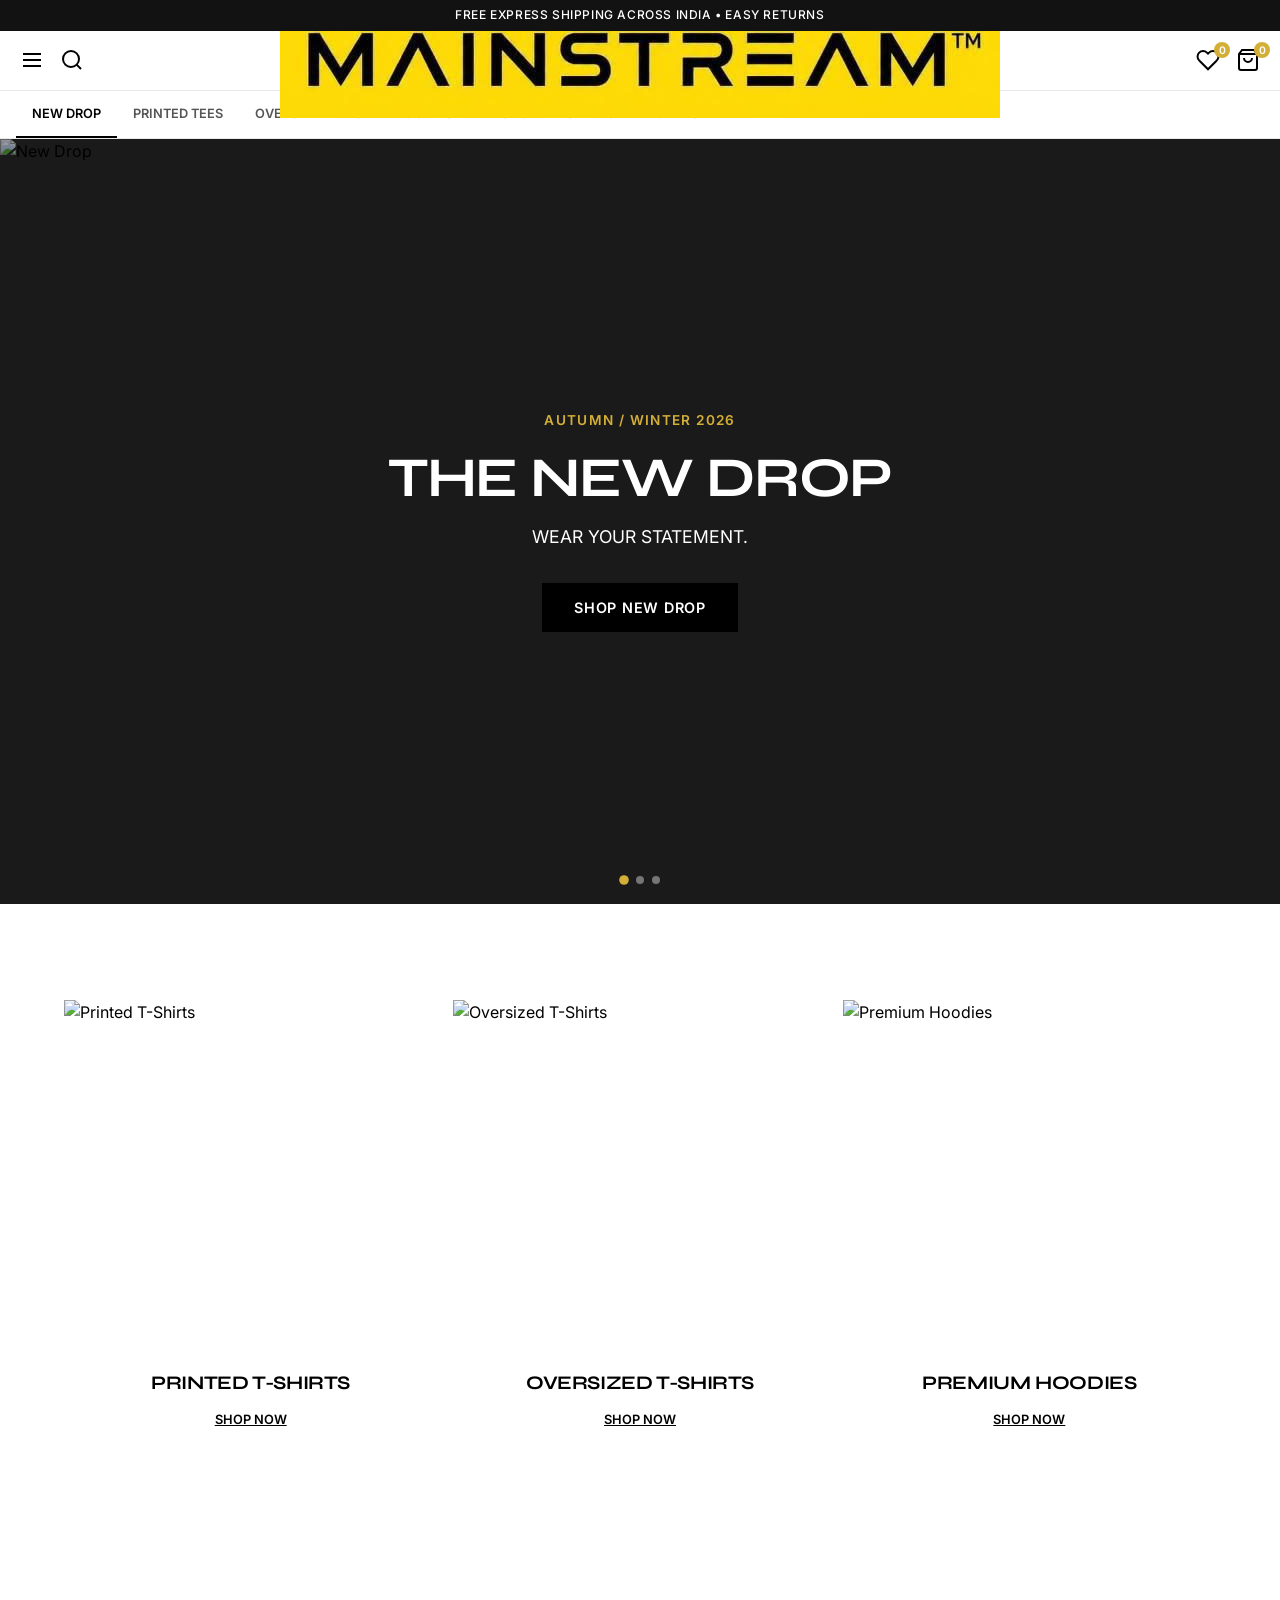
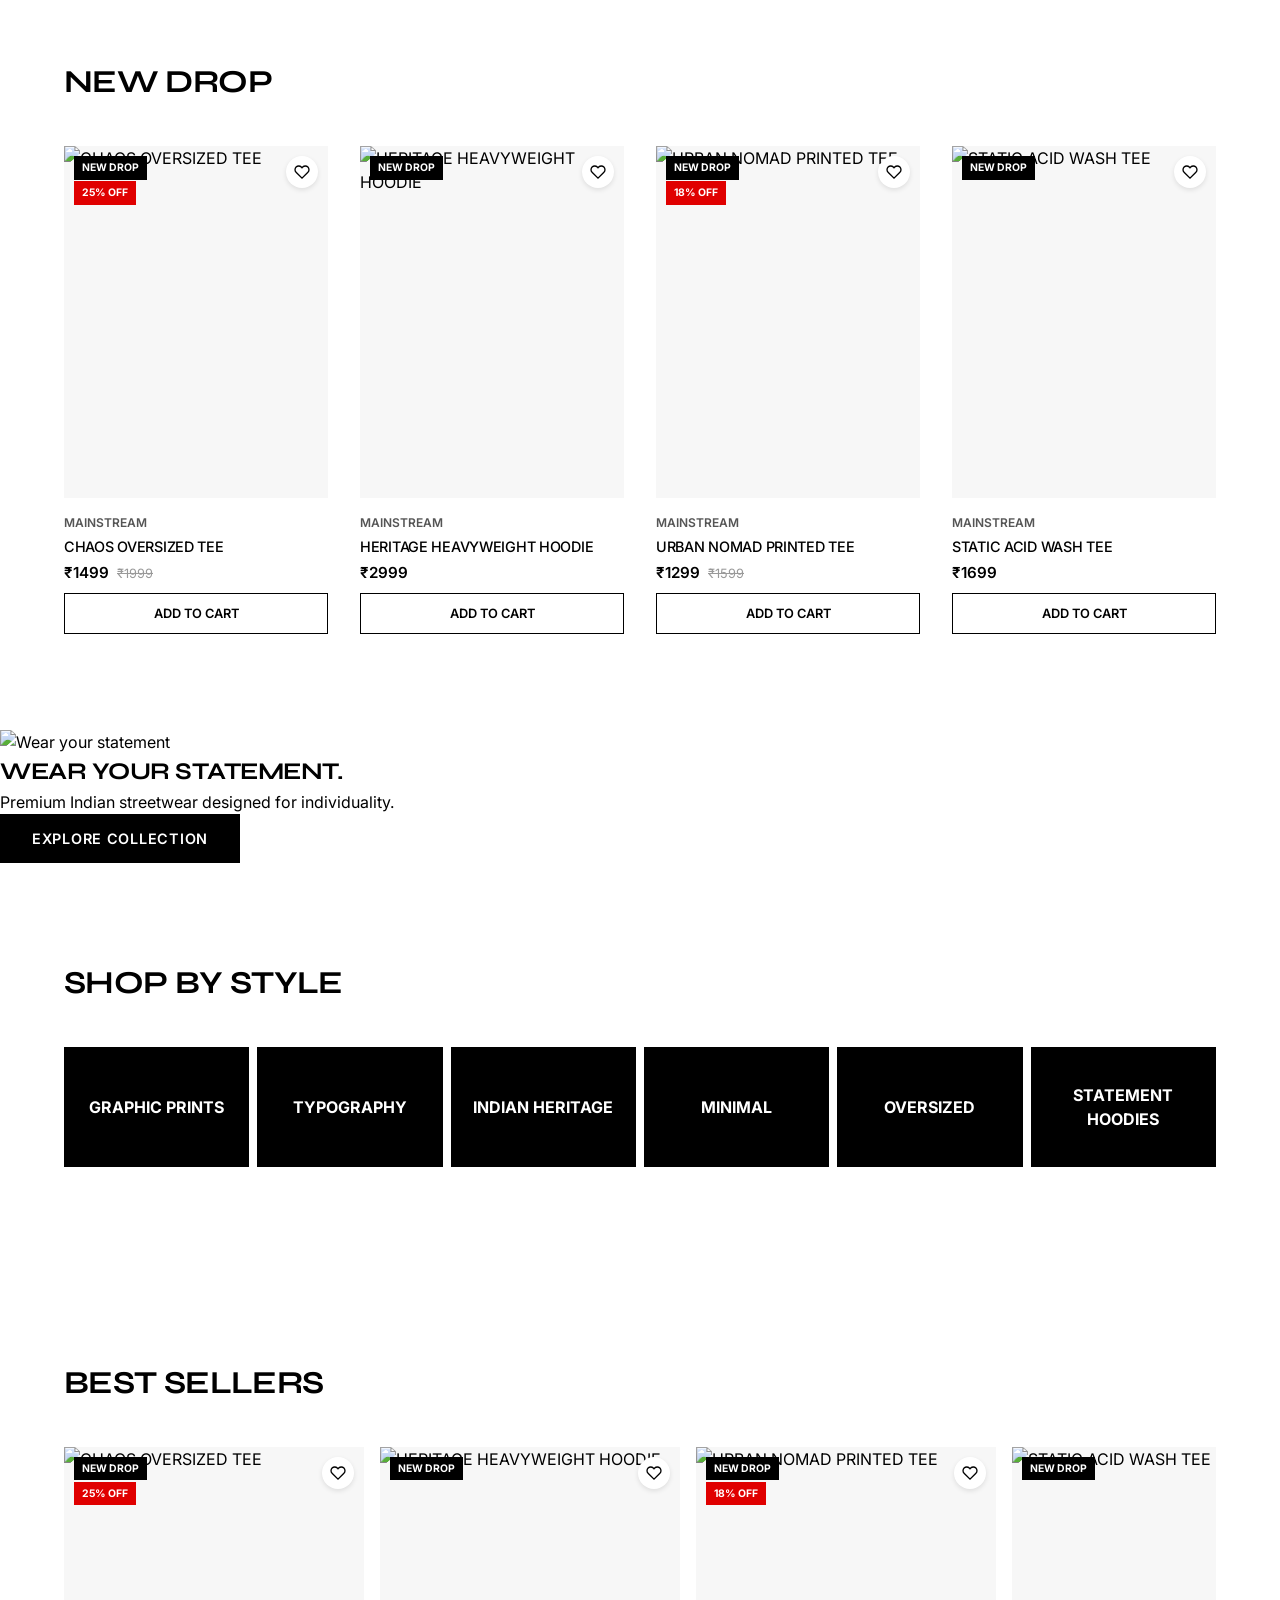
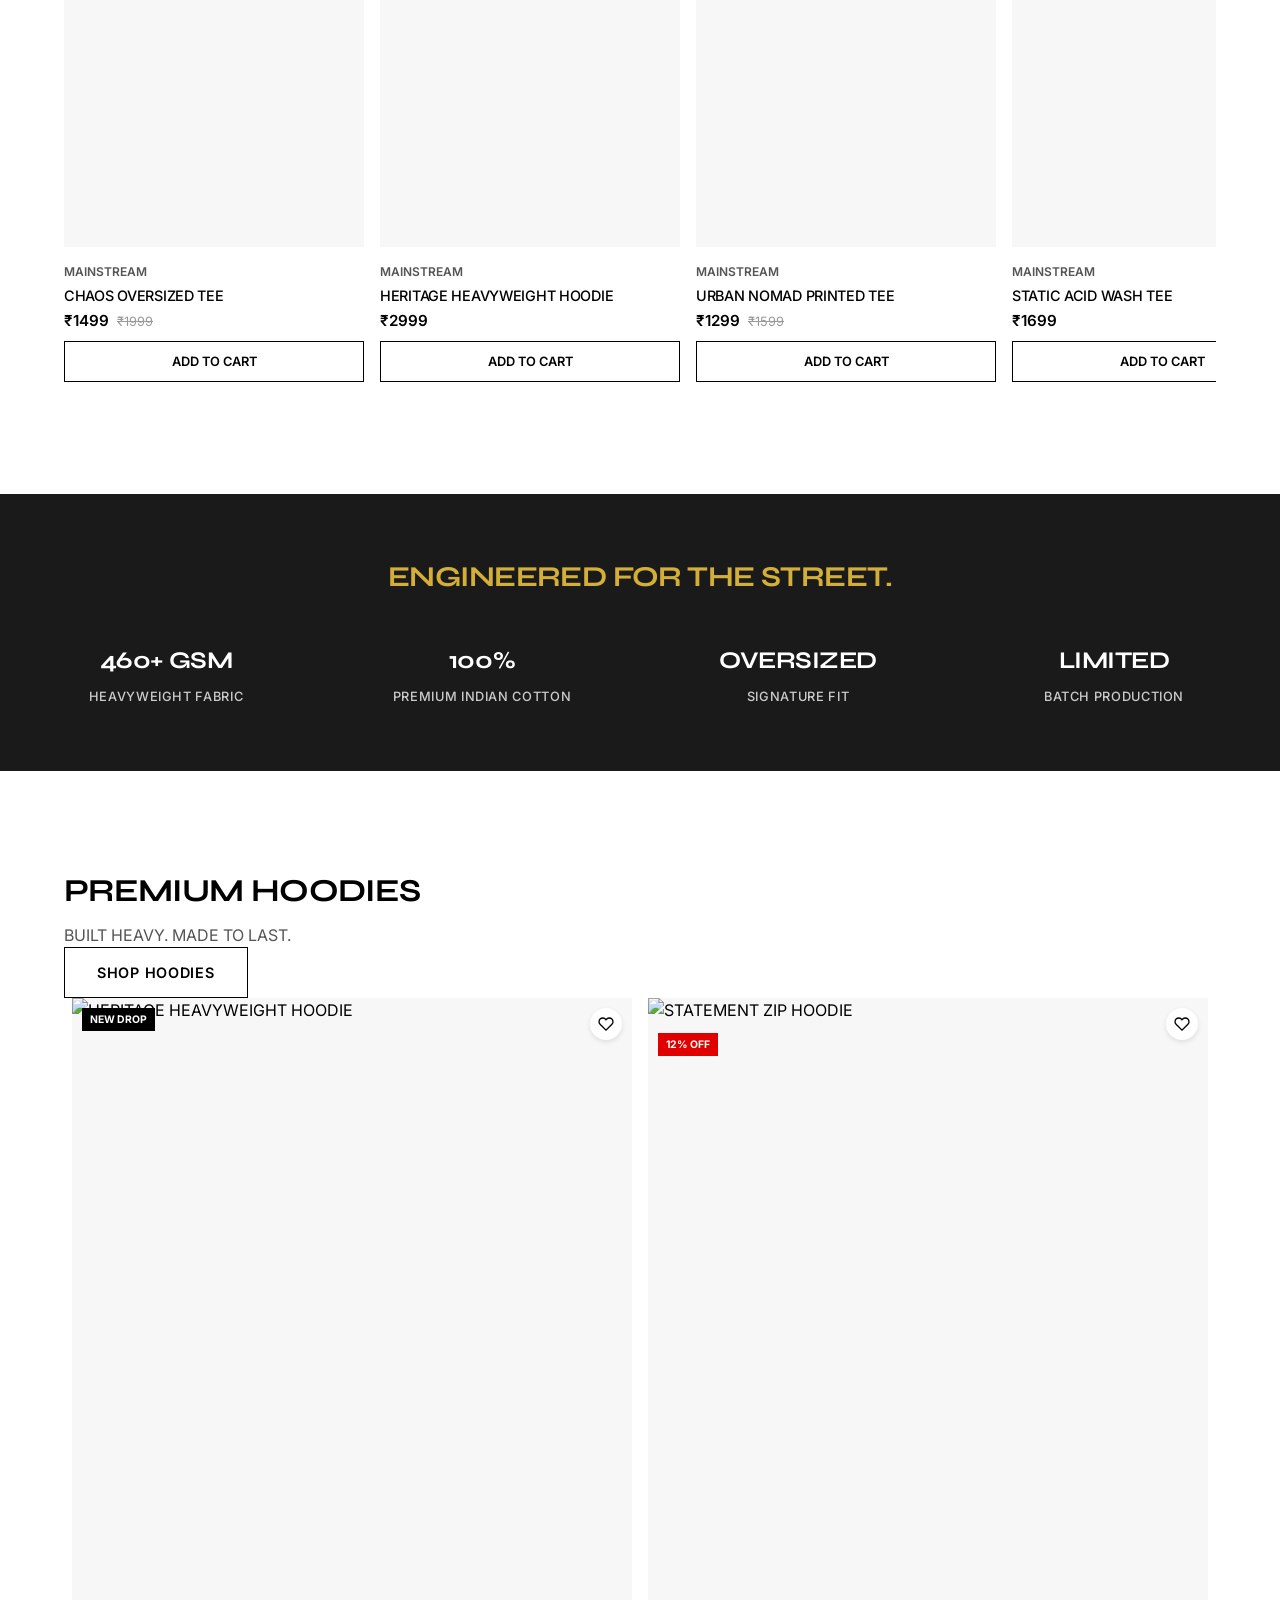
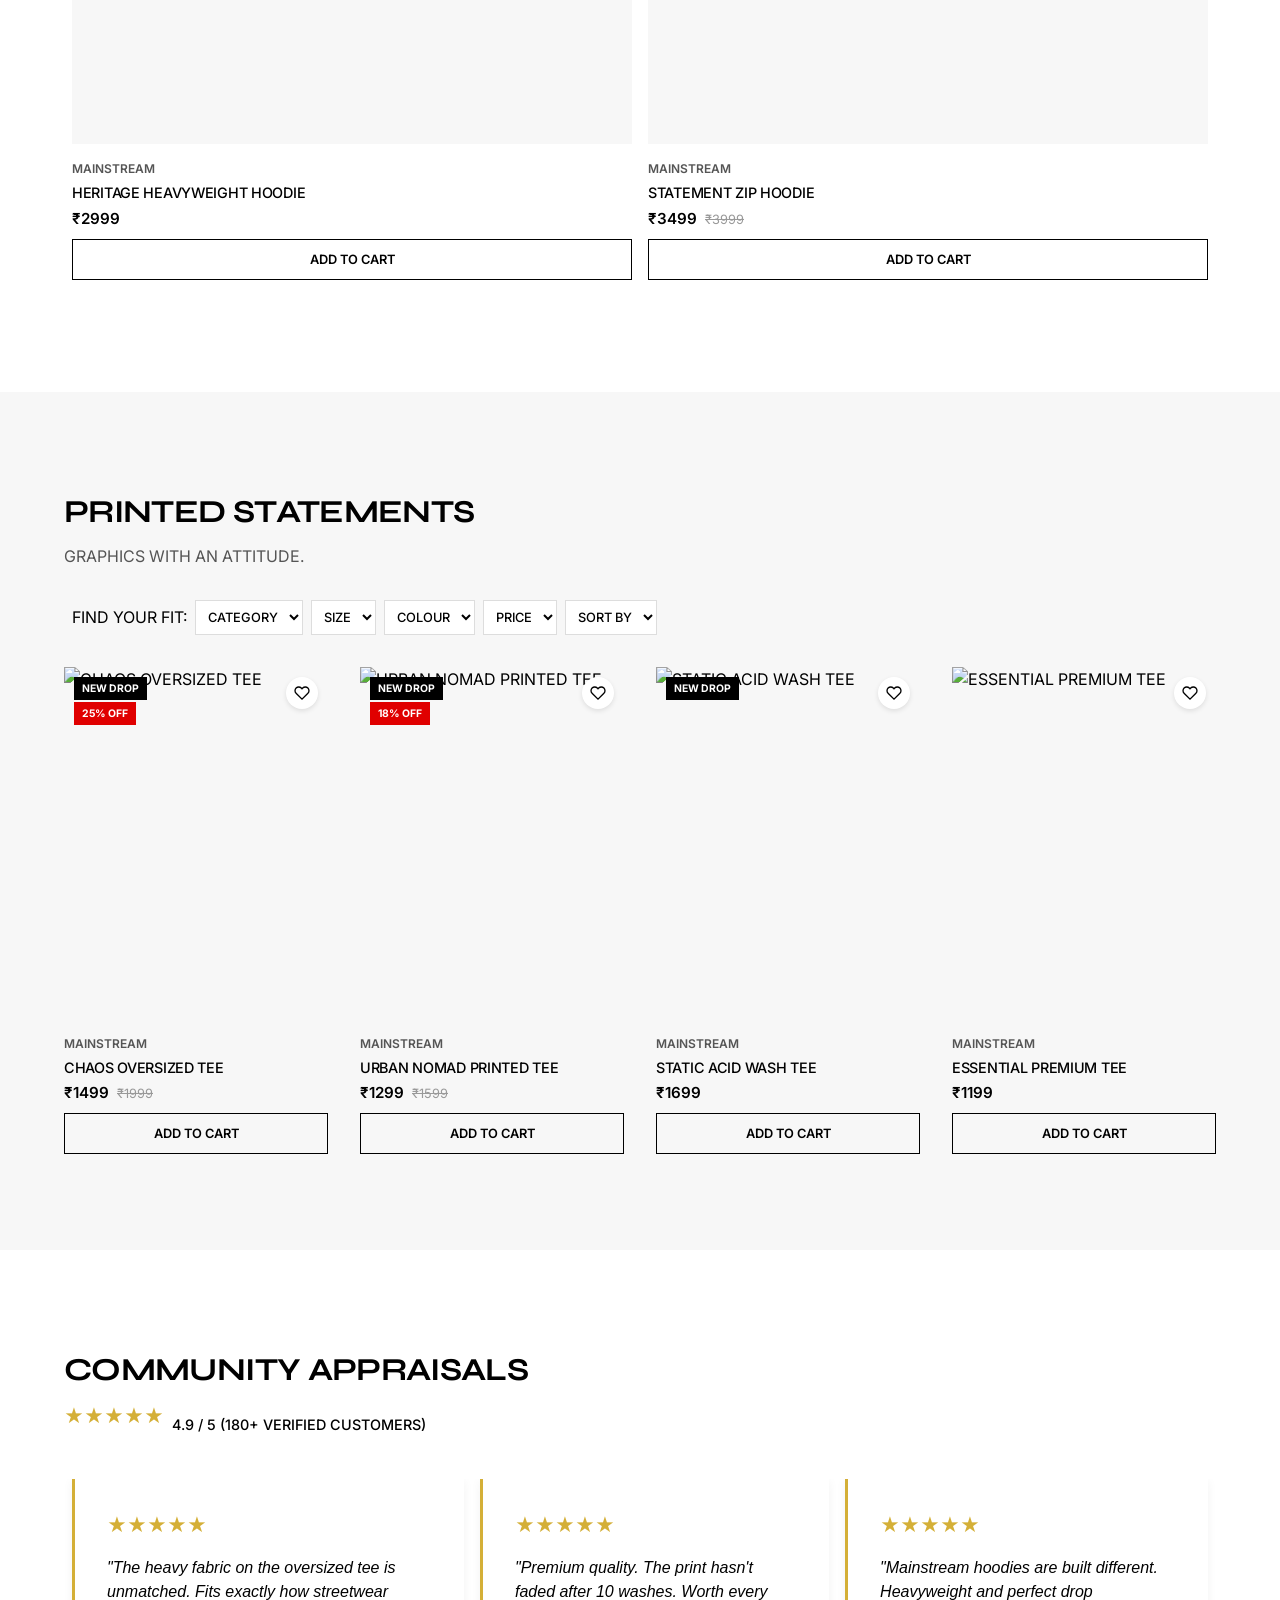
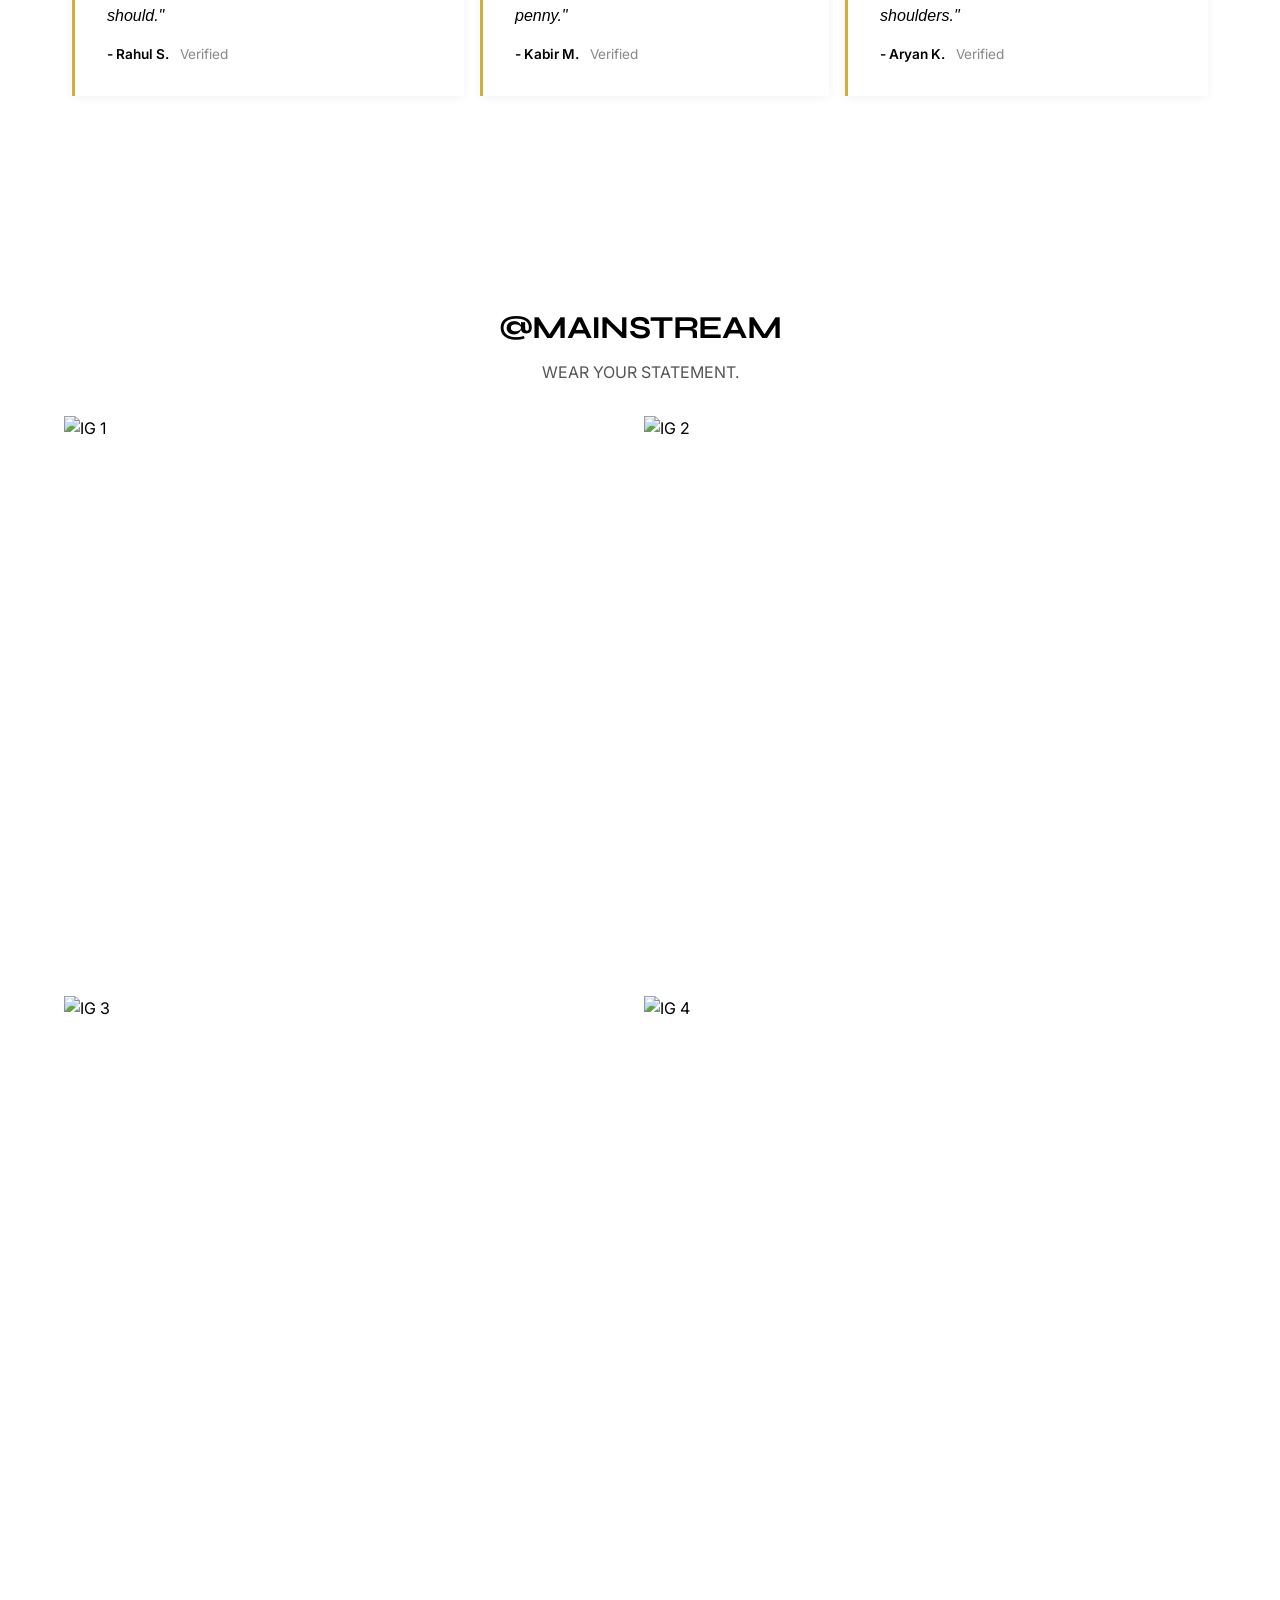
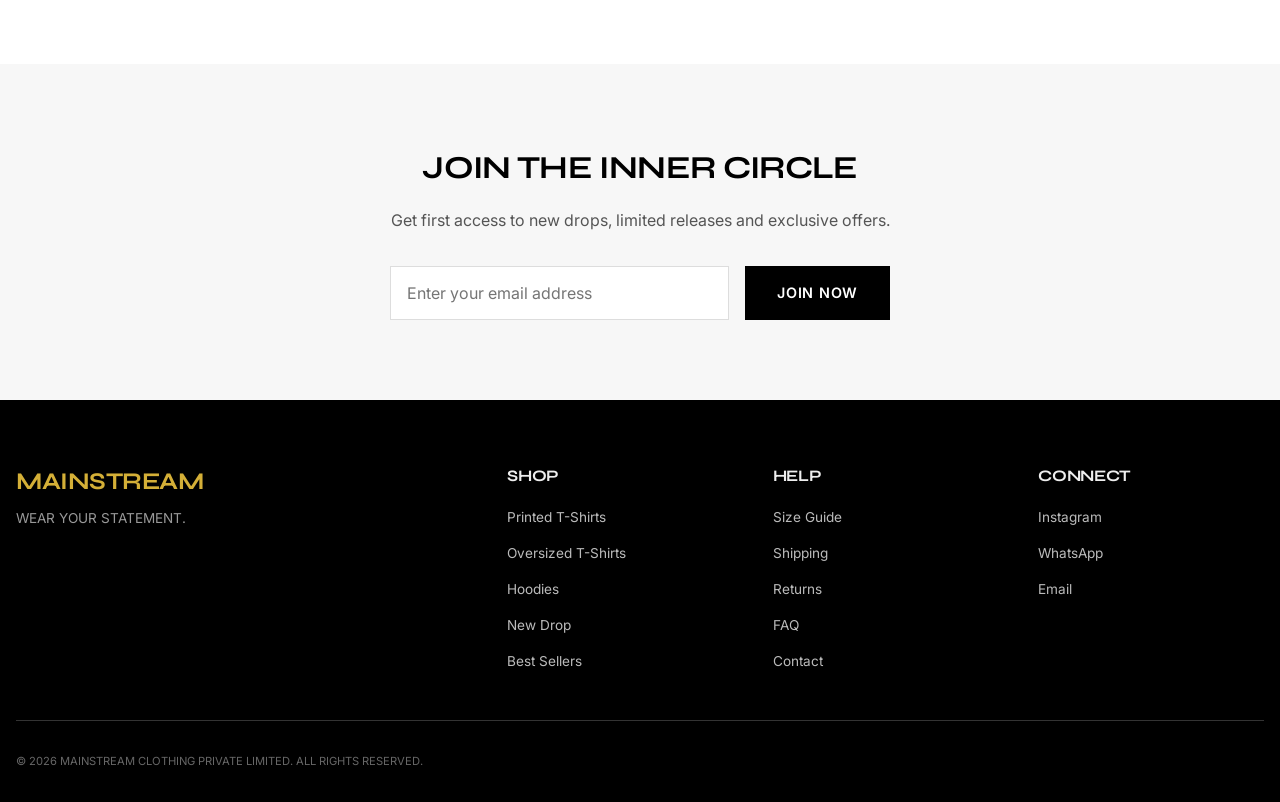
==== commit 88c62241: "Replace text link with logo image in header" ====
--- a/index.html
+++ b/index.html
@@ -31,8 +31,10 @@
         </div>
         
         <div class="header-center">
-            <a href="#" class="logo" onclick="showHome()">MAINSTREAM</a>
-        </div>
+    <a href="#" class="logo" onclick="showHome()">
+        <img src="logo.jpg" alt="MAINSTREAM Logo">
+    </a>
+</div>
         
         <div class="header-right">
             <button class="icon-btn" onclick="toggleWishlist()" aria-label="Wishlist">
--- a/styles.css
+++ b/styles.css
@@ -1 +1,531 @@
-*{box-sizing:border-box}html{scroll-behavior:smooth}body{margin:0;background:#080808;color:#f4f4f4;font-family:Inter,Arial,sans-serif;line-height:1.6}.mono{font-family:"Space Mono",monospace;letter-spacing:.28em;font-size:12px;color:#aaa;text-transform:uppercase}.announcement{background:#171717;text-align:center;padding:14px 20px;font:12px "Space Mono";letter-spacing:.25em}.nav{position:sticky;top:0;z-index:20;height:80px;background:rgba(8,8,8,.94);backdrop-filter:blur(14px);border-bottom:1px solid #222;display:flex;align-items:center;padding:0 28px;gap:30px}.logo,.footer-brand{font-weight:900;letter-spacing:-.08em;font-size:38px;color:#fff;text-decoration:none}.navlinks{display:flex;gap:24px;margin-left:auto}.navlinks a{font:11px "Space Mono";letter-spacing:.15em;color:#aaa;text-decoration:none}.nav-actions{display:flex;gap:8px}.nav-actions button{background:transparent;color:white;border:1px solid transparent;font-size:27px;width:42px;height:42px;cursor:pointer}.nav-actions button:last-child{border-color:#333;font-size:17px}.hero{min-height:92vh;position:relative;display:flex;align-items:flex-end;overflow:hidden}.hero-bg{position:absolute;inset:0;background:linear-gradient(90deg,rgba(0,0,0,.8),rgba(0,0,0,.25)),url("https://images.unsplash.com/photo-1551488831-00ddcb6c6bd3?auto=format&fit=crop&w=1800&q=90") center/cover;filter:grayscale(1);transform:scale(1.03)}.hero-content{position:relative;z-index:1;max-width:1000px;padding:80px 6vw 70px}.hero h1{font-size:clamp(65px,12vw,160px);line-height:.8;margin:25px 0;font-weight:900;letter-spacing:-.08em}.tagline{font:italic 28px Georgia,serif}.hero-copy{max-width:700px;color:#aaa;font-size:17px}.hero-buttons{display:flex;flex-wrap:wrap;margin-top:35px}.btn{display:inline-flex;justify-content:center;align-items:center;padding:18px 30px;text-decoration:none;letter-spacing:.18em;font:12px "Space Mono";border:1px solid #444;cursor:pointer}.btn.light{background:#fff;color:#080808;border-color:#fff}.btn.outline{color:#fff}.discover{text-align:center;padding:25px;border-bottom:1px solid #222}.intro,.manifesto,.reviews,.community,.faq,.newsletter{padding:110px 4vw}.intro{max-width:900px}.intro h2,.reviews h2,.community h2,.faq h2,.newsletter h2{font-size:clamp(45px,8vw,100px);line-height:.92;letter-spacing:-.06em;margin:25px 0}.intro>p:not(.mono){font-size:22px;color:#aaa;max-width:800px}.archive-link{display:inline-block;color:#fff;margin-top:20px;font:13px "Space Mono";letter-spacing:.18em;border-bottom:1px solid #777;padding-bottom:8px}.products{display:grid;grid-template-columns:repeat(2,minmax(0,1fr));gap:18px;padding:0 4vw}.card{border:1px solid #2b2b2b;background:#111}.card-img{width:100%;aspect-ratio:4/5;object-fit:cover;display:block;filter:saturate(.8)}.card-body{padding:24px}.card-top{display:flex;justify-content:space-between;gap:10px;color:#999;font:12px "Space Mono"}.card h3{font-size:20px;margin:18px 0}.price{font-size:23px}.old{text-decoration:line-through;color:#777;font-size:14px;margin-left:10px}.swatches{display:flex;gap:10px;margin:20px 0}.swatch{width:23px;height:23px;border-radius:50%;border:2px solid #777;cursor:pointer}.swatch:nth-child(1){background:#111}.swatch:nth-child(2){background:#383a40}.swatch:nth-child(3){background:#e7e5db}.sizes{display:flex;gap:6px;flex-wrap:wrap}.size{background:#292929;color:#fff;border:0;padding:10px 13px;cursor:pointer}.size.active{background:#fff;color:#000}.add{width:100%;margin-top:22px;background:#171717;color:#fff;border:1px solid #555;padding:17px;letter-spacing:.12em;cursor:pointer}.archive-callout{margin:80px 4vw;padding:70px 30px;border:1px solid #333;text-align:center}.archive-callout h3{font-size:clamp(30px,5vw,55px);max-width:800px;margin:15px auto}.archive-callout p{color:#aaa}.manifesto{text-align:center;border-top:1px solid #222}.manifesto>h2{font-size:clamp(45px,9vw,110px);line-height:.9}.manifesto-lead{max-width:850px;margin:40px auto;font-size:22px;color:#bbb}.principles{display:grid;grid-template-columns:repeat(3,1fr);gap:18px;text-align:left;margin-top:80px}.principles article{background:#111;border:1px solid #292929;padding:50px}.principles span{font-size:32px}.principles h3{font-size:25px}.principles p{color:#aaa}.principles small{font:11px "Space Mono";color:#aaa}.stats{display:grid;grid-template-columns:repeat(4,1fr);gap:20px;border-top:1px solid #333;margin-top:70px;padding-top:50px}.stats div{text-align:center}.stats b{display:block;font-size:48px}.stats span{font:11px "Space Mono";color:#aaa}.reviews{background:#0b0b0d}.rating{font-size:24px;color:#ffbf00;border-bottom:1px solid #292929;padding:20px 0 35px}.rating span,.rating small{color:#ddd;margin-left:18px;font-size:16px}.review{border:1px solid #292929;padding:40px;margin-top:20px}.stars{color:#ffbf00}.review h4{font:14px "Space Mono";color:#aaa}.review q{font-size:20px;color:#ddd}.review .buyer{color:#00d69b;font:12px "Space Mono"}.community{border-top:1px solid #222}.grid{display:grid;grid-template-columns:repeat(2,1fr);gap:18px;margin:50px 0}.grid img{width:100%;aspect-ratio:1;object-fit:cover;filter:grayscale(.2)}.faq>p:not(.mono){max-width:700px;color:#aaa;font-size:20px}.faq-list{margin-top:60px}.faq details{border:1px solid #292929;margin-bottom:12px;background:#111}.faq summary{padding:28px 35px;font-size:21px;cursor:pointer;list-style:none}.faq summary::-webkit-details-marker{display:none}.faq summary:after{content:"+";float:right;color:#aaa}.faq details[open] summary:after{content:"−"}.faq details p{padding:0 35px 30px;color:#aaa;max-width:800px}.newsletter{text-align:center;border-top:1px solid #222}.newsletter>p:not(.mono){color:#aaa;font-size:20px}.newsletter form{max-width:700px;margin:35px auto;display:flex;gap:10px}.newsletter input{flex:1;background:#111;border:1px solid #444;color:#fff;padding:18px;font-size:16px}.newsletter small{font:10px "Space Mono";color:#777}footer{padding:100px 4vw 50px;background:#050505;border-top:1px solid #222}.footer-brand{margin-bottom:20px}.footer-cols{display:grid;grid-template-columns:repeat(3,1fr);gap:60px;margin-top:70px}.footer-cols h4{font:12px "Space Mono";letter-spacing:.2em}.footer-cols p{color:#aaa}.green{color:#00d69b!important}.copyright{border-top:1px solid #222;margin-top:60px;padding-top:30px;color:#777;font:11px "Space Mono"}.drawer{position:fixed;right:-480px;top:0;width:min(480px,100%);height:100vh;background:#0d0d0d;z-index:50;padding:25px;transition:.35s;overflow:auto}.drawer.open{right:0}.drawer-head{display:flex;justify-content:space-between;border-bottom:1px solid #333;padding-bottom:20px}.drawer-head button{background:none;color:#fff;border:0;font-size:28px}.overlay{position:fixed;inset:0;background:#0008;z-index:40;display:none}.overlay.show{display:block}.cart-row{display:flex;gap:15px;border-bottom:1px solid #292929;padding:20px 0}.cart-row img{width:80px;height:100px;object-fit:cover}.cart-row button{background:#222;color:#fff;border:0;padding:6px}.empty{padding:50px 0;color:#999}@media(max-width:760px){.nav{height:68px;padding:0 16px}.logo{font-size:29px}.navlinks{display:none}.nav-actions button{font-size:22px;width:35px}.hero{min-height:90vh}.hero-content{padding:60px 22px}.hero h1{font-size:18vw}.hero-copy{font-size:15px}.hero-buttons{display:block}.hero-buttons .btn{width:100%;margin-top:8px}.intro,.manifesto,.reviews,.community,.faq,.newsletter{padding:75px 22px}.products{grid-template-columns:1fr;padding:0 22px}.principles,.stats,.footer-cols{grid-template-columns:1fr}.principles article{padding:30px}.stats{gap:35px}.grid{gap:8px}.newsletter form{display:block}.newsletter input,.newsletter .btn{width:100%;margin-bottom:8px}.archive-callout{margin:50px 22px}.card h3{font-size:18px}.rating span,.rating small{display:block;margin:8px 0 0}.tagline{font-size:22px}}+/* RESET & VARIABLES */
+:root {
+    --bg-primary: #ffffff;
+    --bg-secondary: #f7f7f7;
+    --bg-dark: #121212;
+    --bg-charcoal: #1a1a1a;
+    
+    --text-primary: #000000;
+    --text-secondary: #555555;
+    --text-light: #ffffff;
+    
+    --accent: #D4AF37; 
+    --accent-hover: #b5952f;
+    --danger: #e00000;
+    
+    --font-heading: 'Syne', sans-serif;
+    --font-body: 'Inter', sans-serif;
+    
+    --header-height: 60px;
+    --nav-height: 45px;
+    
+    --transition: all 0.3s cubic-bezier(0.25, 0.8, 0.25, 1);
+}
+
+/* FIX: Absolute horizontal lockdown */
+* {
+    margin: 0;
+    padding: 0;
+    box-sizing: border-box;
+}
+
+html, body {
+    width: 100%;
+    max-width: 100%;
+    overflow-x: hidden !important; /* Forces zero horizontal scrolling */
+    scroll-behavior: smooth;
+    -webkit-text-size-adjust: 100%;
+    position: relative;
+}
+
+body {
+    font-family: var(--font-body);
+    color: var(--text-primary);
+    background-color: var(--bg-primary);
+    line-height: 1.5;
+}
+
+h1, h2, h3, h4, h5, h6 {
+    font-family: var(--font-heading);
+    text-transform: uppercase;
+    font-weight: 700;
+    letter-spacing: -0.02em;
+}
+
+a {
+    text-decoration: none;
+    color: inherit;
+}
+
+ul {
+    list-style: none;
+}
+
+button {
+    cursor: pointer;
+    border: none;
+    background: none;
+    font-family: inherit;
+}
+
+.hidden {
+    display: none !important;
+}
+
+/* 1. ANNOUNCEMENT BAR */
+.announcement-bar {
+    background: var(--bg-dark);
+    color: var(--text-light);
+    text-align: center;
+    font-size: clamp(0.65rem, 3vw, 0.75rem);
+    font-weight: 500;
+    letter-spacing: 0.05em;
+    min-height: 30px;
+    display: flex;
+    align-items: center;
+    justify-content: center;
+    position: relative;
+    z-index: 100;
+    padding: 0.4rem 1rem;
+    width: 100%;
+    box-sizing: border-box;
+}
+.announcement-bar p {
+    white-space: normal;
+    word-wrap: break-word;
+}
+
+/* 2. HEADER */
+.header {
+    display: flex;
+    justify-content: space-between;
+    align-items: center;
+    padding: 0 1rem;
+    height: var(--header-height);
+    background: rgba(255, 255, 255, 0.98);
+    backdrop-filter: blur(10px);
+    border-bottom: 1px solid #eaeaea;
+    position: sticky;
+    top: 0;
+    z-index: 99;
+    transition: var(--transition);
+    width: 100%;
+    max-width: 100%;
+    box-sizing: border-box;
+}
+
+/* FIX: Changed flex behavior so the logo doesn't force the screen to expand */
+.header-left, .header-right {
+    display: flex;
+    align-items: center;
+    gap: 0.5rem;
+    flex: 0 0 auto; 
+}
+
+.header-right {
+    justify-content: flex-end;
+}
+
+.header-center {
+    flex: 1 1 auto;
+    text-align: center;
+    min-width: 0; 
+}
+
+.logo {
+    font-family: var(--font-heading);
+    font-size: clamp(1.1rem, 5vw, 1.5rem); 
+    font-weight: 800;
+    letter-spacing: 0.02em;
+    white-space: nowrap;
+}
+
+.icon-btn {
+    position: relative;
+    display: flex;
+    align-items: center;
+    justify-content: center;
+    padding: 0.25rem;
+    color: var(--text-primary);
+    transition: var(--transition);
+}
+
+.icon-btn:hover {
+    color: var(--accent);
+}
+
+.badge {
+    position: absolute;
+    top: -2px;
+    right: -6px;
+    background: var(--accent);
+    color: #fff;
+    font-size: 0.65rem;
+    font-weight: 600;
+    width: 16px;
+    height: 16px;
+    border-radius: 50%;
+    display: flex;
+    align-items: center;
+    justify-content: center;
+}
+
+/* 3. CATEGORY NAVIGATION */
+.category-nav {
+    border-bottom: 1px solid #eaeaea;
+    background: var(--bg-primary);
+    width: 100%;
+    max-width: 100%;
+    box-sizing: border-box;
+}
+
+.nav-scroll {
+    display: flex;
+    overflow-x: auto;
+    scroll-snap-type: x mandatory;
+    scrollbar-width: none;
+    padding-left: 1rem;
+    padding-right: 1rem;
+    width: 100%;
+    box-sizing: border-box;
+}
+.nav-scroll::-webkit-scrollbar { display: none; }
+
+.nav-scroll li {
+    scroll-snap-align: start;
+    white-space: nowrap;
+}
+
+.nav-scroll a {
+    display: block;
+    padding: 0.8rem 1rem;
+    font-size: 0.8rem;
+    font-weight: 600;
+    color: var(--text-secondary);
+    transition: var(--transition);
+}
+
+.nav-scroll a.active, .nav-scroll a:hover {
+    color: var(--text-primary);
+    border-bottom: 2px solid var(--text-primary);
+}
+
+/* 4. HERO CAROUSEL */
+.hero-carousel {
+    position: relative;
+    height: calc(100vh - var(--header-height) - 30px - var(--nav-height));
+    min-height: 500px;
+    overflow: hidden;
+    background: var(--bg-charcoal);
+    width: 100%;
+    max-width: 100%; /* FIX: Removed 100vw to prevent scroll */
+    box-sizing: border-box;
+}
+
+.carousel-track { height: 100%; position: relative; width: 100%; }
+
+.slide {
+    position: absolute;
+    top: 0; left: 0; width: 100%; height: 100%;
+    opacity: 0;
+    transition: opacity 0.8s ease-in-out;
+    display: flex;
+    align-items: center;
+    justify-content: center;
+}
+
+.slide.active { opacity: 1; z-index: 1; }
+
+.slide img {
+    position: absolute; width: 100%; height: 100%;
+    object-fit: cover; z-index: -1; filter: brightness(0.6);
+}
+
+.slide-content {
+    text-align: center; color: var(--text-light);
+    padding: 1.5rem; max-width: 100%; width: 100%;
+    transform: translateY(20px); opacity: 0;
+    transition: all 0.8s ease forwards; transition-delay: 0.3s;
+    box-sizing: border-box;
+}
+
+.slide.active .slide-content { transform: translateY(0); opacity: 1; }
+
+.slide-subtitle { font-size: clamp(0.75rem, 3vw, 0.85rem); letter-spacing: 0.1em; margin-bottom: 1rem; display: block; color: var(--accent); font-weight: 600;}
+.slide-title { font-size: clamp(2.2rem, 11vw, 3.5rem); line-height: 1.1; margin-bottom: 1rem; word-wrap: break-word; }
+.slide-text { font-size: clamp(0.9rem, 4vw, 1.1rem); margin-bottom: 2rem; }
+
+.carousel-dots {
+    position: absolute; bottom: 20px; left: 50%; transform: translateX(-50%);
+    display: flex; gap: 8px; z-index: 2;
+}
+.dot { width: 8px; height: 8px; border-radius: 50%; background: rgba(255,255,255,0.4); transition: var(--transition); cursor: pointer;}
+.dot.active { background: var(--accent); transform: scale(1.2); }
+
+/* BUTTONS */
+.btn {
+    display: inline-flex; align-items: center; justify-content: center;
+    padding: 1rem 2rem; font-size: 0.9rem; font-weight: 600;
+    text-transform: uppercase; letter-spacing: 0.05em; transition: var(--transition);
+}
+.btn-primary { background: var(--text-primary); color: var(--text-light); }
+.btn-primary:hover { background: var(--bg-charcoal); transform: translateY(-2px); box-shadow: 0 10px 20px rgba(0,0,0,0.15); }
+.btn-outline { background: transparent; color: var(--text-primary); border: 1px solid var(--text-primary); }
+.btn-outline:hover { background: var(--text-primary); color: var(--text-light); }
+.btn-outline-light { background: transparent; color: white; border: 1px solid white; }
+.btn-outline-light:hover { background: white; color: var(--text-primary); }
+.w-100 { width: 100%; }
+
+/* SECTIONS */
+.section { padding: 4rem 1rem; width: 100%; max-width: 100%; box-sizing: border-box; overflow: hidden; }
+.bg-light { background: var(--bg-secondary); }
+.bg-dark-section { background: var(--bg-dark); color: white;}
+
+.section-header { margin-bottom: 2rem; display: flex; flex-direction: column; align-items: flex-start; }
+.section-title { font-size: clamp(1.8rem, 8vw, 2rem); margin-bottom: 0.5rem; word-wrap: break-word;}
+.section-subtitle { color: var(--text-secondary); font-size: 1rem; }
+.bg-dark-section .section-subtitle { color: #aaaaaa; }
+
+/* GRID LAYOUTS */
+.grid-3 { display: grid; grid-template-columns: 1fr; gap: 1rem; width: 100%; }
+.product-grid { display: grid; grid-template-columns: repeat(2, 1fr); gap: 1rem; width: 100%; box-sizing: border-box; }
+
+/* PRODUCT CARDS */
+.product-card { display: flex; flex-direction: column; position: relative; width: 100%; box-sizing: border-box; }
+.product-image-wrap { position: relative; aspect-ratio: 3/4; overflow: hidden; background: var(--bg-secondary); margin-bottom: 1rem; cursor: pointer;}
+.product-image-wrap img { width: 100%; height: 100%; object-fit: cover; transition: transform 0.6s cubic-bezier(0.25, 0.8, 0.25, 1); }
+.product-card:hover .product-image-wrap img { transform: scale(1.05); }
+
+.badge-new, .badge-discount {
+    position: absolute; left: 10px; color: white; font-size: 0.65rem;
+    font-weight: 700; padding: 0.25rem 0.5rem; z-index: 2;
+}
+.badge-new { top: 10px; background: var(--text-primary); }
+.badge-discount { top: 35px; background: var(--danger); }
+
+.wishlist-btn-card {
+    position: absolute; top: 10px; right: 10px; background: white; border-radius: 50%;
+    width: 32px; height: 32px; display: flex; align-items: center; justify-content: center;
+    box-shadow: 0 2px 5px rgba(0,0,0,0.1); z-index: 2;
+}
+.wishlist-btn-card svg { stroke: var(--text-primary); transition: var(--transition); }
+.wishlist-btn-card.active svg { fill: var(--danger); stroke: var(--danger); }
+
+.product-info { display: flex; flex-direction: column; gap: 0.25rem; cursor: pointer; }
+.product-brand { font-size: 0.75rem; color: var(--text-secondary); font-weight: 600; }
+.product-title { font-size: 0.9rem; font-weight: 500; text-transform: none; font-family: var(--font-body); white-space: nowrap; overflow: hidden; text-overflow: ellipsis; width: 100%; }
+.product-price-row { display: flex; align-items: center; gap: 0.5rem; font-size: 0.95rem; font-weight: 600; flex-wrap: wrap;}
+.old-price { color: #999; text-decoration: line-through; font-size: 0.8rem; font-weight: 400; }
+
+.quick-add {
+    margin-top: 0.5rem; width: 100%; padding: 0.75rem; background: transparent;
+    border: 1px solid var(--text-primary); font-weight: 600; font-size: 0.8rem; transition: var(--transition);
+}
+.bg-dark-section .quick-add { border-color: white; color: white; }
+.quick-add:hover { background: var(--text-primary); color: white; }
+.bg-dark-section .quick-add:hover { background: white; color: var(--text-primary); }
+
+/* HORIZONTAL SCROLL (Carousels) */
+.horizontal-scroll {
+    display: flex; overflow-x: auto; scroll-snap-type: x mandatory; width: 100%; max-width: 100%;
+    scrollbar-width: none; gap: 1rem; padding-bottom: 1rem; padding-left: 0.5rem; padding-right: 0.5rem;
+    box-sizing: border-box;
+}
+.horizontal-scroll::-webkit-scrollbar { display: none; }
+.horizontal-scroll > * { scroll-snap-align: start; min-width: 70vw; max-width: 85vw; box-sizing: border-box; }
+
+/* FEATURED CATEGORIES */
+.feature-card { position: relative; aspect-ratio: 4/5; overflow: hidden; }
+.feature-card img { width: 100%; height: 100%; object-fit: cover; transition: var(--transition); }
+.feature-card:hover img { transform: scale(1.03); }
+.feature-content {
+    position: absolute; bottom: 20px; left: 20px; right: 20px;
+    background: rgba(255,255,255,0.95); padding: 1rem; text-align: center;
+}
+.feature-content h3 { font-size: 1.2rem; margin-bottom: 0.5rem; }
+.link-btn { font-size: 0.8rem; font-weight: 600; text-decoration: underline; }
+
+/* STYLE GRID */
+.style-grid { display: grid; grid-template-columns: repeat(auto-fit, minmax(130px, 1fr)); gap: 0.5rem; width: 100%; }
+.style-card {
+    background: var(--text-primary); color: white; height: 120px;
+    display: flex; align-items: center; justify-content: center;
+    font-weight: 700; text-align: center; padding: 1rem;
+    transition: var(--transition); cursor: pointer; border: 1px solid var(--text-primary);
+}
+.style-card:hover { background: white; color: var(--text-primary); }
+
+/* CRAFTSMANSHIP (EDITORIAL) */
+.craftsmanship { background: var(--bg-charcoal); color: white; padding: 4rem 1rem; text-align: center; width: 100%; box-sizing: border-box; }
+.craft-title { color: var(--accent); margin-bottom: 3rem; font-size: clamp(1.5rem, 6vw, 1.8rem); line-height: 1.3;}
+.craft-grid { display: grid; grid-template-columns: repeat(auto-fit, minmax(120px, 1fr)); gap: 2rem 1rem; width: 100%; }
+.craft-block h4 { font-size: 1.5rem; margin-bottom: 0.5rem; }
+.craft-block p { font-size: 0.8rem; color: #ccc; font-weight: 500; letter-spacing: 0.05em; }
+
+/* DISCOVERY FILTERS */
+.discovery-filters {
+    display: flex; gap: 0.5rem; overflow-x: auto; padding-bottom: 1rem; margin-bottom: 1rem;
+    scrollbar-width: none; align-items: center; padding-left: 0.5rem; padding-right: 0.5rem; width: 100%; max-width: 100%; box-sizing: border-box;
+}
+.discovery-filters::-webkit-scrollbar { display: none; }
+.filter-search-box {
+    display: flex; align-items: center; padding: 0 0.5rem; border: 1px solid #ddd; background: white; gap: 0.5rem; min-width: 180px; box-sizing: border-box;
+}
+.filter-search-box input {
+    border: none; outline: none; padding: 0.5rem 0; font-family: inherit; font-size: 0.8rem; font-weight: 500; width: 100%; box-sizing: border-box;
+}
+.discovery-filters select {
+    padding: 0.5rem; border: 1px solid #ddd; background: white; font-family: inherit; font-size: 0.8rem; font-weight: 500; outline: none; white-space: nowrap; cursor: pointer;
+}
+
+/* REVIEWS */
+.reviews-track > * { min-width: 85vw; background: white; padding: 2rem; border-left: 3px solid var(--accent); box-shadow: 0 2px 10px rgba(0,0,0,0.05); box-sizing: border-box;}
+.stars { color: var(--accent); font-size: 1.2rem; margin-bottom: 1rem; }
+.review-text { font-size: 1rem; font-style: italic; margin-bottom: 1rem; }
+.review-author { font-size: 0.85rem; font-weight: 600; }
+.review-author span { color: #888; font-weight: 400; margin-left: 0.5rem; }
+.rating { display: flex; align-items: center; gap: 0.5rem; font-size: 0.9rem; font-weight: 500;}
+
+/* INSTAGRAM */
+.insta-grid { display: grid; grid-template-columns: repeat(2, 1fr); gap: 0.5rem; width: 100%; box-sizing: border-box; }
+.insta-grid img { width: 100%; aspect-ratio: 1/1; object-fit: cover; }
+.no-pad-bottom { padding-bottom: 0; }
+.text-center { align-items: center; text-align: center; }
+
+/* NEWSLETTER */
+.newsletter { background: var(--bg-secondary); padding: 5rem 1rem; text-align: center; width: 100%; box-sizing: border-box; overflow: hidden; }
+.newsletter-content { max-width: 500px; margin: 0 auto; width: 100%; box-sizing: border-box; }
+.newsletter h2 { font-size: clamp(1.8rem, 8vw, 2rem); margin-bottom: 1rem; }
+.newsletter p { margin-bottom: 2rem; color: var(--text-secondary); line-height: 1.6;}
+.newsletter-form { display: flex; flex-direction: column; gap: 1rem; width: 100%; }
+.newsletter-form input { padding: 1rem; border: 1px solid #ddd; font-family: inherit; font-size: 1rem; outline: none; width: 100%; box-sizing: border-box;}
+.newsletter-form input:focus { border-color: var(--text-primary); }
+
+/* FOOTER */
+.footer { background: var(--text-primary); color: white; padding: 4rem 1rem 2rem; width: 100%; max-width: 100%; box-sizing: border-box; overflow: hidden; }
+.footer-grid { display: grid; grid-template-columns: 1fr; gap: 2.5rem; margin-bottom: 3rem; }
+.footer-brand h2 { font-size: 1.5rem; color: var(--accent); margin-bottom: 0.5rem; }
+.footer-brand p { font-size: 0.85rem; color: #999; }
+.footer-links h4 { font-size: 1rem; margin-bottom: 1rem; color: #eee;}
+.footer-links ul { display: flex; flex-direction: column; gap: 0.75rem; }
+.footer-links a { font-size: 0.85rem; color: #bbb; transition: var(--transition); }
+.footer-links a:hover { color: white; padding-left: 5px; }
+.footer-bottom { border-top: 1px solid #333; padding-top: 2rem; display: flex; flex-direction: column; gap: 1rem; align-items: center; }
+.payment-methods { display: flex; flex-wrap: wrap; gap: 1rem; font-size: 0.75rem; font-weight: 600; color: #888; align-items: center; justify-content: center; }
+.payment-methods span:not(:first-child) { border: 1px solid #444; padding: 0.25rem 0.5rem; border-radius: 4px; color: #ccc;}
+.footer-bottom p { font-size: 0.7rem; color: #666; text-align: center;}
+
+/* DRAWERS & MODALS */
+.overlay {
+    position: fixed; top: 0; left: 0; width: 100%; height: 100vh;
+    background: rgba(0,0,0,0.5); backdrop-filter: blur(3px);
+    z-index: 1000; opacity: 0; visibility: hidden; transition: var(--transition);
+}
+.overlay.active { opacity: 1; visibility: visible; }
+
+.drawer-right, .drawer-left, .drawer-top { position: fixed; background: white; z-index: 1001; transition: transform 0.4s cubic-bezier(0.25, 0.8, 0.25, 1); box-sizing: border-box; }
+.drawer-right { top: 0; right: 0; width: 85%; max-width: 400px; height: 100vh; transform: translateX(100%); display: flex; flex-direction: column; }
+.drawer-left { top: 0; left: 0; width: 80%; max-width: 350px; height: 100vh; transform: translateX(-100%); }
+.drawer-top { top: 0; left: 0; width: 100%; height: auto; padding: 1.5rem; transform: translateY(-100%); }
+.drawer-right.active, .drawer-left.active, .drawer-top.active { transform: translate(0); }
+
+.drawer-header { display: flex; justify-content: space-between; align-items: center; padding: 1.5rem; border-bottom: 1px solid #eaeaea; }
+.drawer-body { padding: 1.5rem; overflow-y: auto; flex: 1; }
+.drawer-footer { padding: 1.5rem; border-top: 1px solid #eaeaea; background: var(--bg-secondary); }
+
+/* CART STYLES */
+.cart-item { display: flex; gap: 1rem; margin-bottom: 1.5rem; width: 100%; box-sizing: border-box;}
+.cart-item img { width: 80px; height: 100px; object-fit: cover; }
+.cart-item-info { flex: 1; display: flex; flex-direction: column; justify-content: space-between; overflow: hidden;}
+.cart-item-title { font-size: 0.9rem; font-weight: 600; white-space: nowrap; overflow: hidden; text-overflow: ellipsis; width: 100%;}
+.cart-item-variant { font-size: 0.75rem; color: var(--text-secondary); }
+.cart-item-price { font-size: 0.9rem; font-weight: 600; margin-top: 0.25rem; }
+.qty-selector { display: flex; align-items: center; border: 1px solid #ddd; width: fit-content; margin-top: 0.5rem; }
+.qty-btn { width: 28px; height: 28px; display: flex; align-items: center; justify-content: center; font-size: 1.2rem; }
+.qty-val { font-size: 0.85rem; padding: 0 0.5rem; font-weight: 500; }
+.remove-btn { font-size: 0.75rem; text-decoration: underline; color: var(--text-secondary); align-self: flex-start; margin-top: 0.5rem; }
+.cart-subtotal { display: flex; justify-content: space-between; font-size: 1.2rem; font-weight: 700; margin-bottom: 0.5rem; }
+.shipping-note { font-size: 0.75rem; color: var(--text-secondary); margin-bottom: 1rem; text-align: center; }
+.empty-cart { text-align: center; padding: 2rem 0; color: var(--text-secondary); }
+
+/* MOBILE MENU */
+.mobile-nav { display: flex; flex-direction: column; gap: 1.5rem; font-size: 1.2rem; font-family: var(--font-heading); font-weight: 600; }
+.mobile-nav a { display: block; padding-bottom: 0.5rem; border-bottom: 1px solid #eee; }
+
+/* SEARCH MODAL */
+.search-header { display: flex; justify-content: space-between; align-items: center; margin-bottom: 1rem; }
+.search-body input { width: 100%; padding: 1rem; border: none; border-bottom: 2px solid var(--text-primary); font-size: 1.2rem; outline: none; border-radius: 0; font-family: var(--font-heading); font-weight: 600; box-sizing: border-box; }
+.search-results { margin-top: 1.5rem; display: flex; flex-direction: column; gap: 1rem; max-height: 50vh; overflow-y: auto; }
+
+/* PRODUCT DETAIL PAGE */
+.pdp-container { padding: 0; width: 100%; max-width: 100%; overflow: hidden;}
+.pdp-gallery { width: 100%; overflow-x: auto; display: flex; scroll-snap-type: x mandatory; }
+.pdp-gallery::-webkit-scrollbar { display: none; }
+.pdp-gallery img { width: 100%; height: 60vh; object-fit: cover; scroll-snap-align: start; flex: 0 0 100%; }
+.pdp-info { padding: 2rem 1rem; }
+.pdp-brand { color: var(--text-secondary); font-weight: 600; font-size: 0.85rem; margin-bottom: 0.5rem; }
+.pdp-title { font-size: clamp(1.5rem, 6vw, 1.8rem); margin-bottom: 0.5rem; word-wrap: break-word; }
+.pdp-price { font-size: 1.5rem; font-weight: 700; margin-bottom: 1.5rem; display: flex; align-items: center; gap: 1rem; flex-wrap: wrap;}
+.pdp-divider { height: 1px; background: #eee; margin: 1.5rem 0; }
+.pdp-section-title { font-size: 0.85rem; font-weight: 700; margin-bottom: 0.75rem; display: flex; justify-content: space-between; }
+.size-guide-link { text-decoration: underline; color: var(--text-secondary); font-weight: 400; cursor: pointer; }
+.size-grid { display: flex; gap: 0.5rem; margin-bottom: 1.5rem; flex-wrap: wrap;}
+.size-btn { border: 1px solid #ddd; padding: 0.75rem; min-width: 3rem; text-align: center; font-weight: 600; font-size: 0.9rem; transition: var(--transition); }
+.size-btn.selected { background: var(--text-primary); color: white; border-color: var(--text-primary); }
+.pdp-actions { display: flex; flex-direction: column; gap: 0.75rem; margin-bottom: 2rem; width: 100%; box-sizing: border-box; }
+.btn-buy-now { background: var(--accent); color: white; border: none; }
+.btn-buy-now:hover { background: var(--accent-hover); }
+.pdp-description { font-size: 0.9rem; color: var(--text-secondary); line-height: 1.6; margin-bottom: 1rem; }
+.pdp-specs { margin-top: 2rem; }
+.spec-item { padding: 1rem 0; border-top: 1px solid #eee; font-size: 0.9rem; display: flex; justify-content: space-between; font-weight: 500; cursor: pointer; }
+
+/* ANIMATIONS */
+.reveal { opacity: 0; transform: translateY(30px); transition: all 0.8s cubic-bezier(0.25, 0.8, 0.25, 1); }
+.reveal.active { opacity: 1; transform: translateY(0); }
+.delay-1 { transition-delay: 0.1s; }
+.delay-2 { transition-delay: 0.2s; }
+.delay-3 { transition-delay: 0.3s; }
+.delay-4 { transition-delay: 0.4s; }
+.delay-5 { transition-delay: 0.5s; }
+
+/* EXCLUSIVE MOBILE LAYOUT ADJUSTMENTS */
+@media (max-width: 768px) {
+    .hero-carousel {
+        height: 80vh; 
+        min-height: 400px;
+    }
+    
+    .header {
+        padding: 0 0.5rem; /* Make room for the logo and icons */
+    }
+
+    .btn {
+        padding: 0.8rem 1.5rem; 
+        font-size: 0.85rem;
+    }
+
+    .section {
+        padding: 3rem 1rem;
+    }
+}
+
+/* RESPONSIVE DESKTOP (UNMODIFIED) */
+@media (min-width: 768px) {
+    .section { padding: 6rem 4rem; }
+    .grid-3 { grid-template-columns: repeat(3, 1fr); }
+    .product-grid { grid-template-columns: repeat(4, 1fr); gap: 2rem; }
+    
+    .horizontal-scroll > * { min-width: 300px; max-width: none;}
+    .footer-grid { grid-template-columns: 2fr 1fr 1fr 1fr; }
+    .footer-bottom { flex-direction: row; justify-content: space-between; text-align: left; }
+    .footer-bottom p { text-align: left; }
+    
+    .newsletter-form { flex-direction: row; }
+    .newsletter-form input { flex: 1; }
+    .newsletter-form button { width: auto; }
+    
+    .pdp-container { display: grid; grid-template-columns: 1fr 1fr; gap: 3rem; max-width: 1200px; margin: 0 auto; padding: 4rem 2rem; overflow: visible;}
+    .pdp-gallery { grid-template-columns: 1fr 1fr; display: grid; gap: 1rem; overflow: visible; }
+    .pdp-gallery img { width: 100%; height: auto; aspect-ratio: 3/4; }
+    .pdp-info { position: sticky; top: 100px; height: fit-content; padding: 0; }
+}
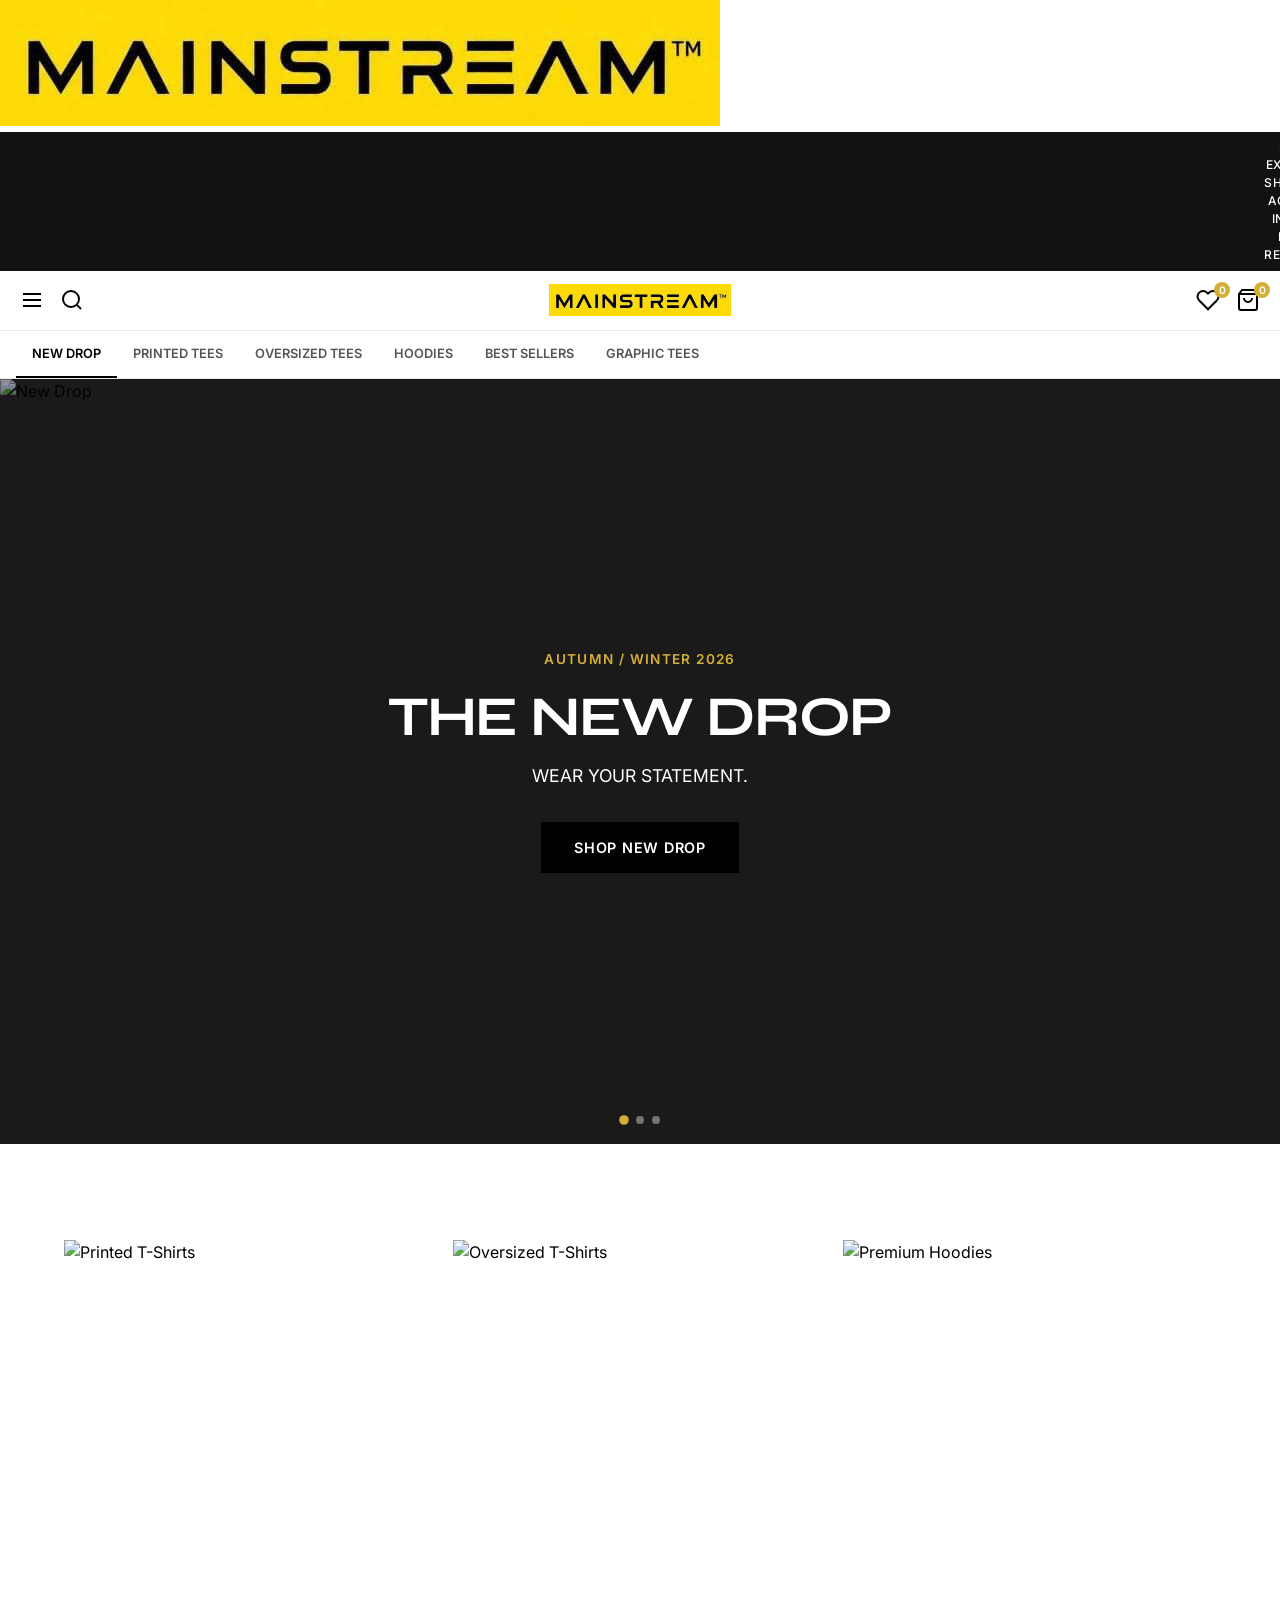
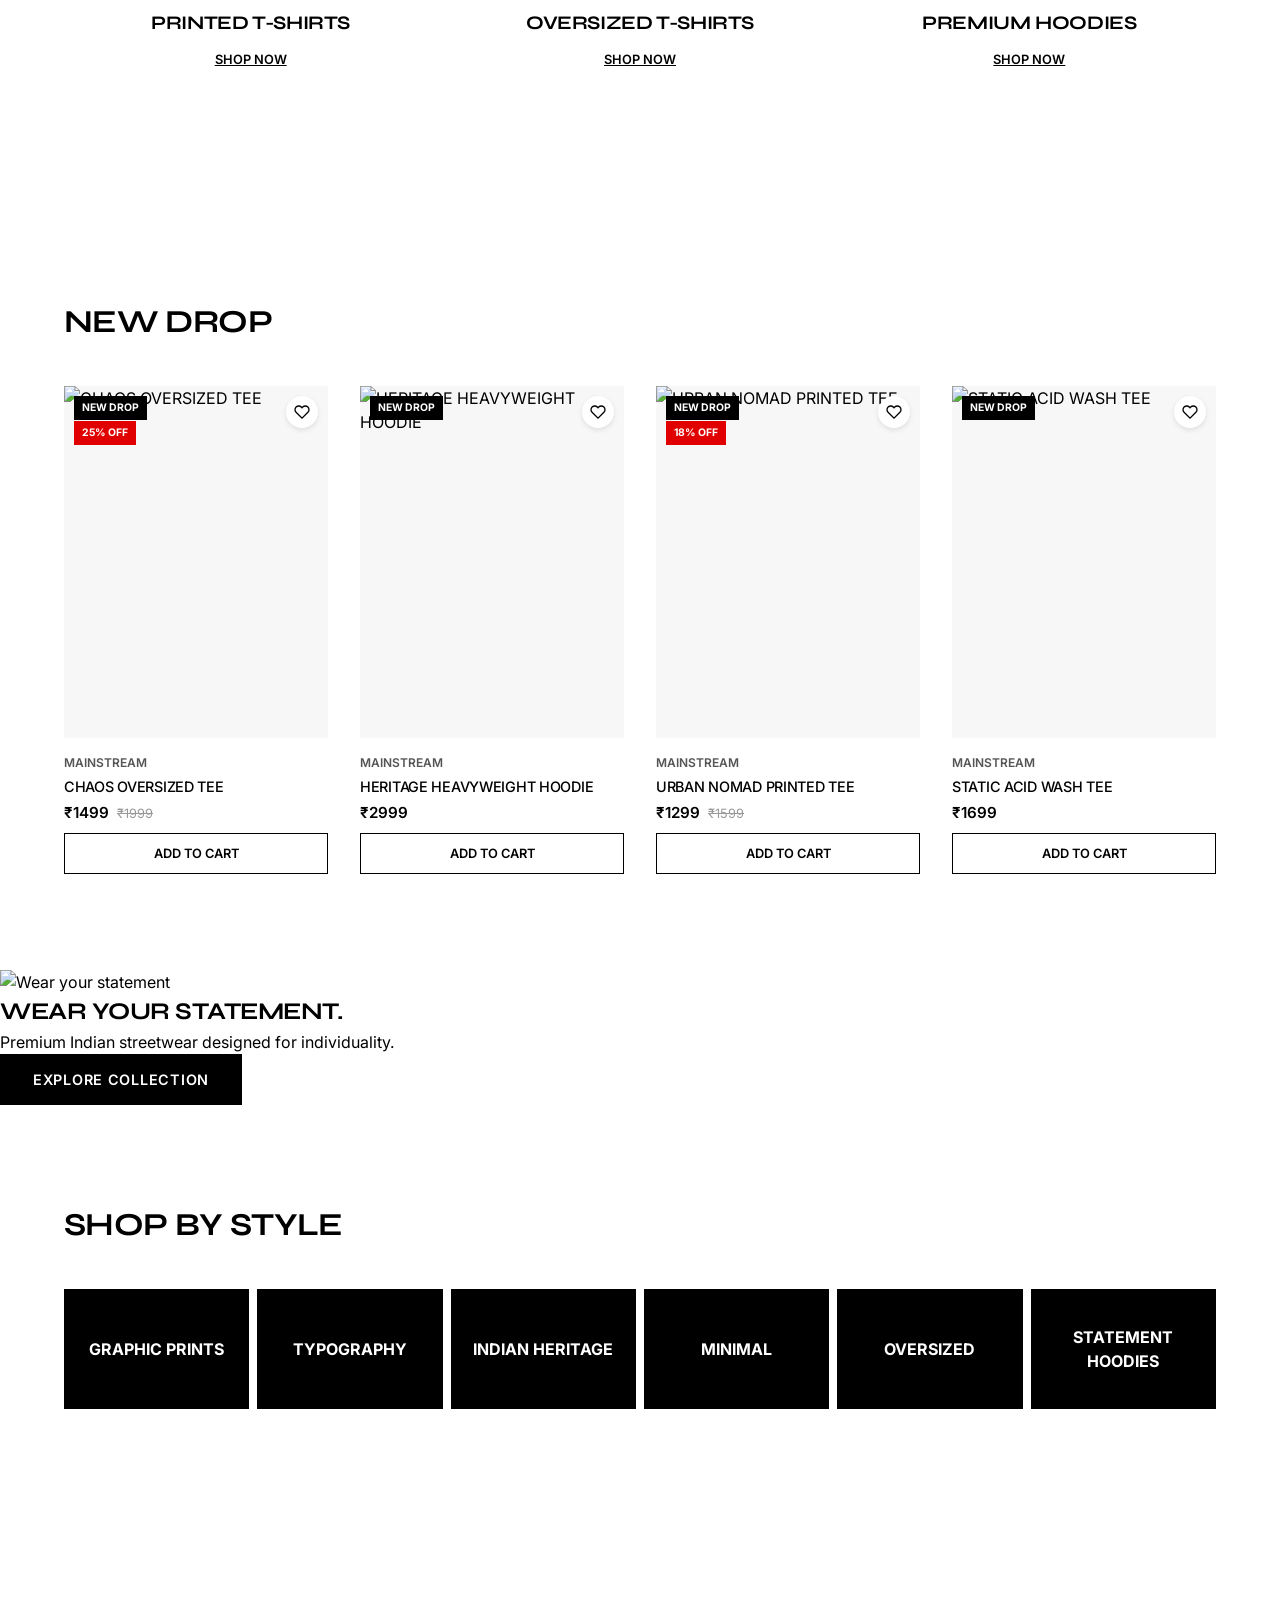
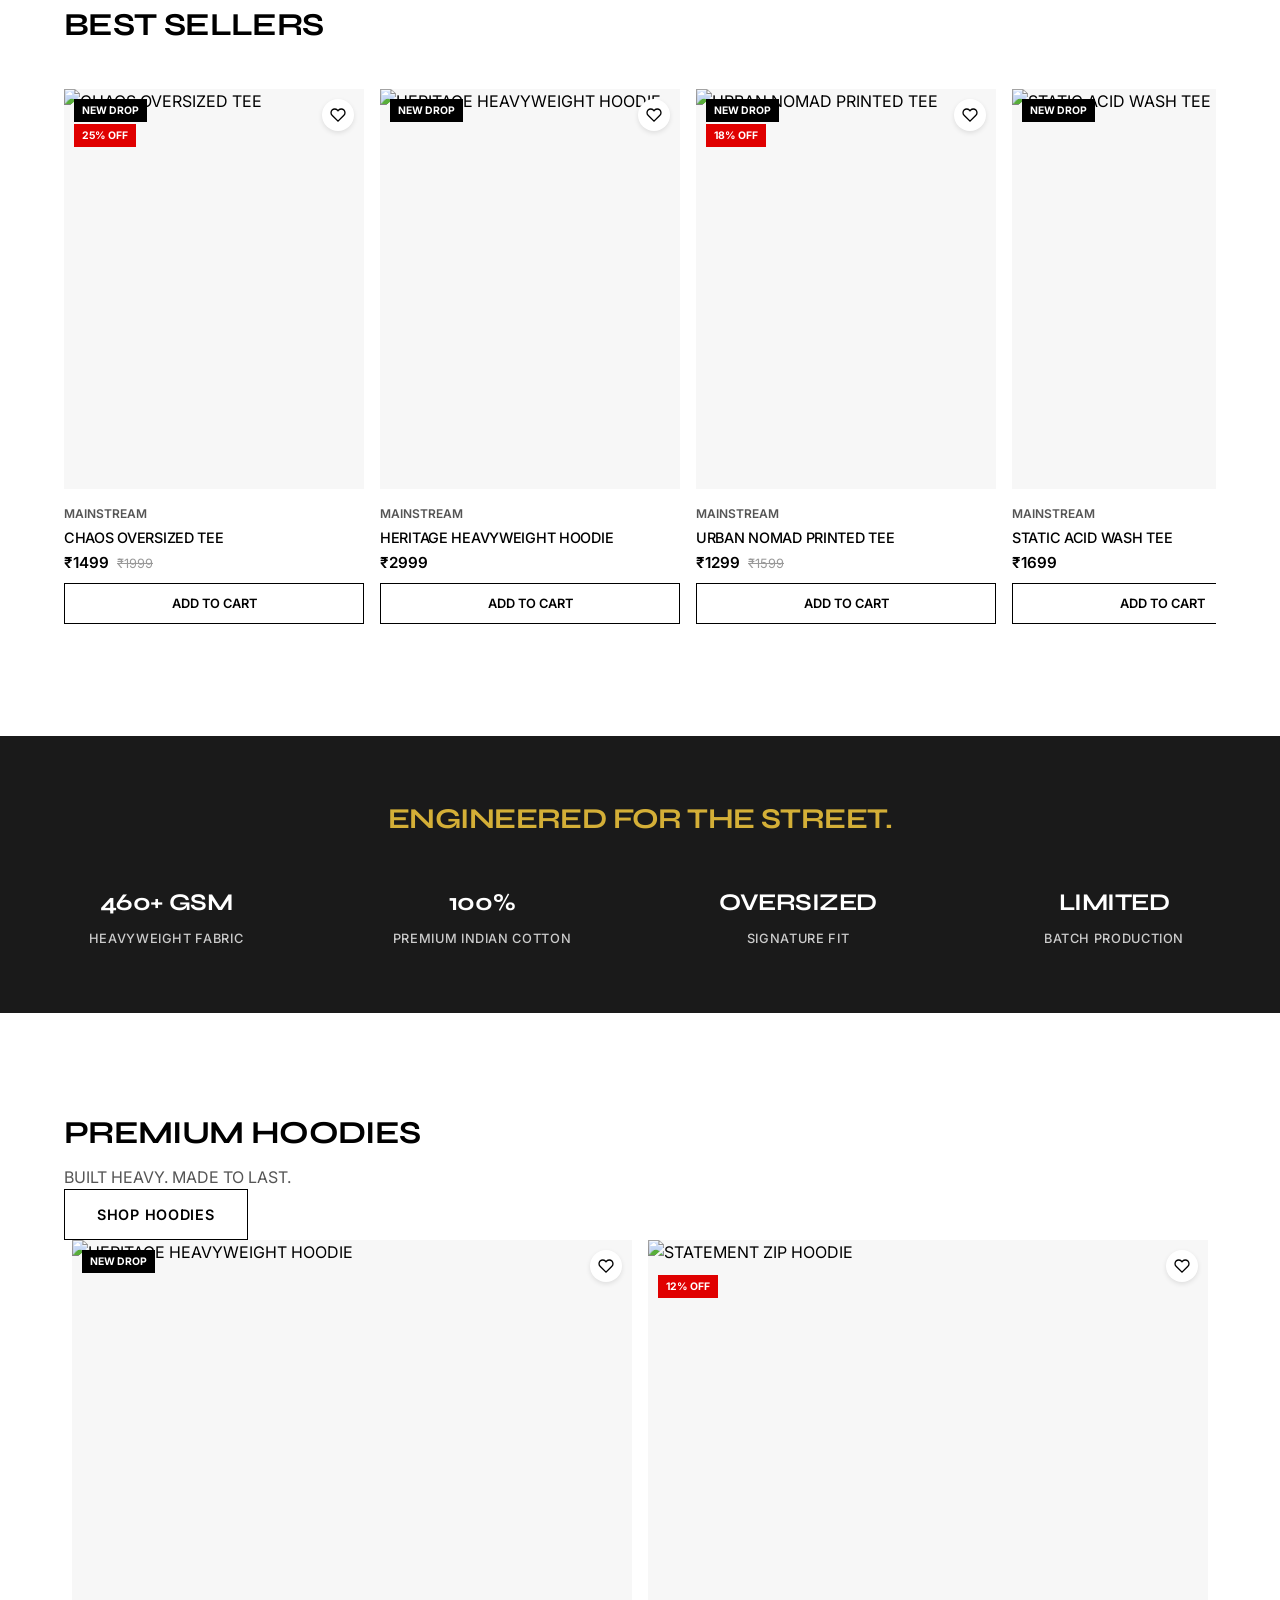
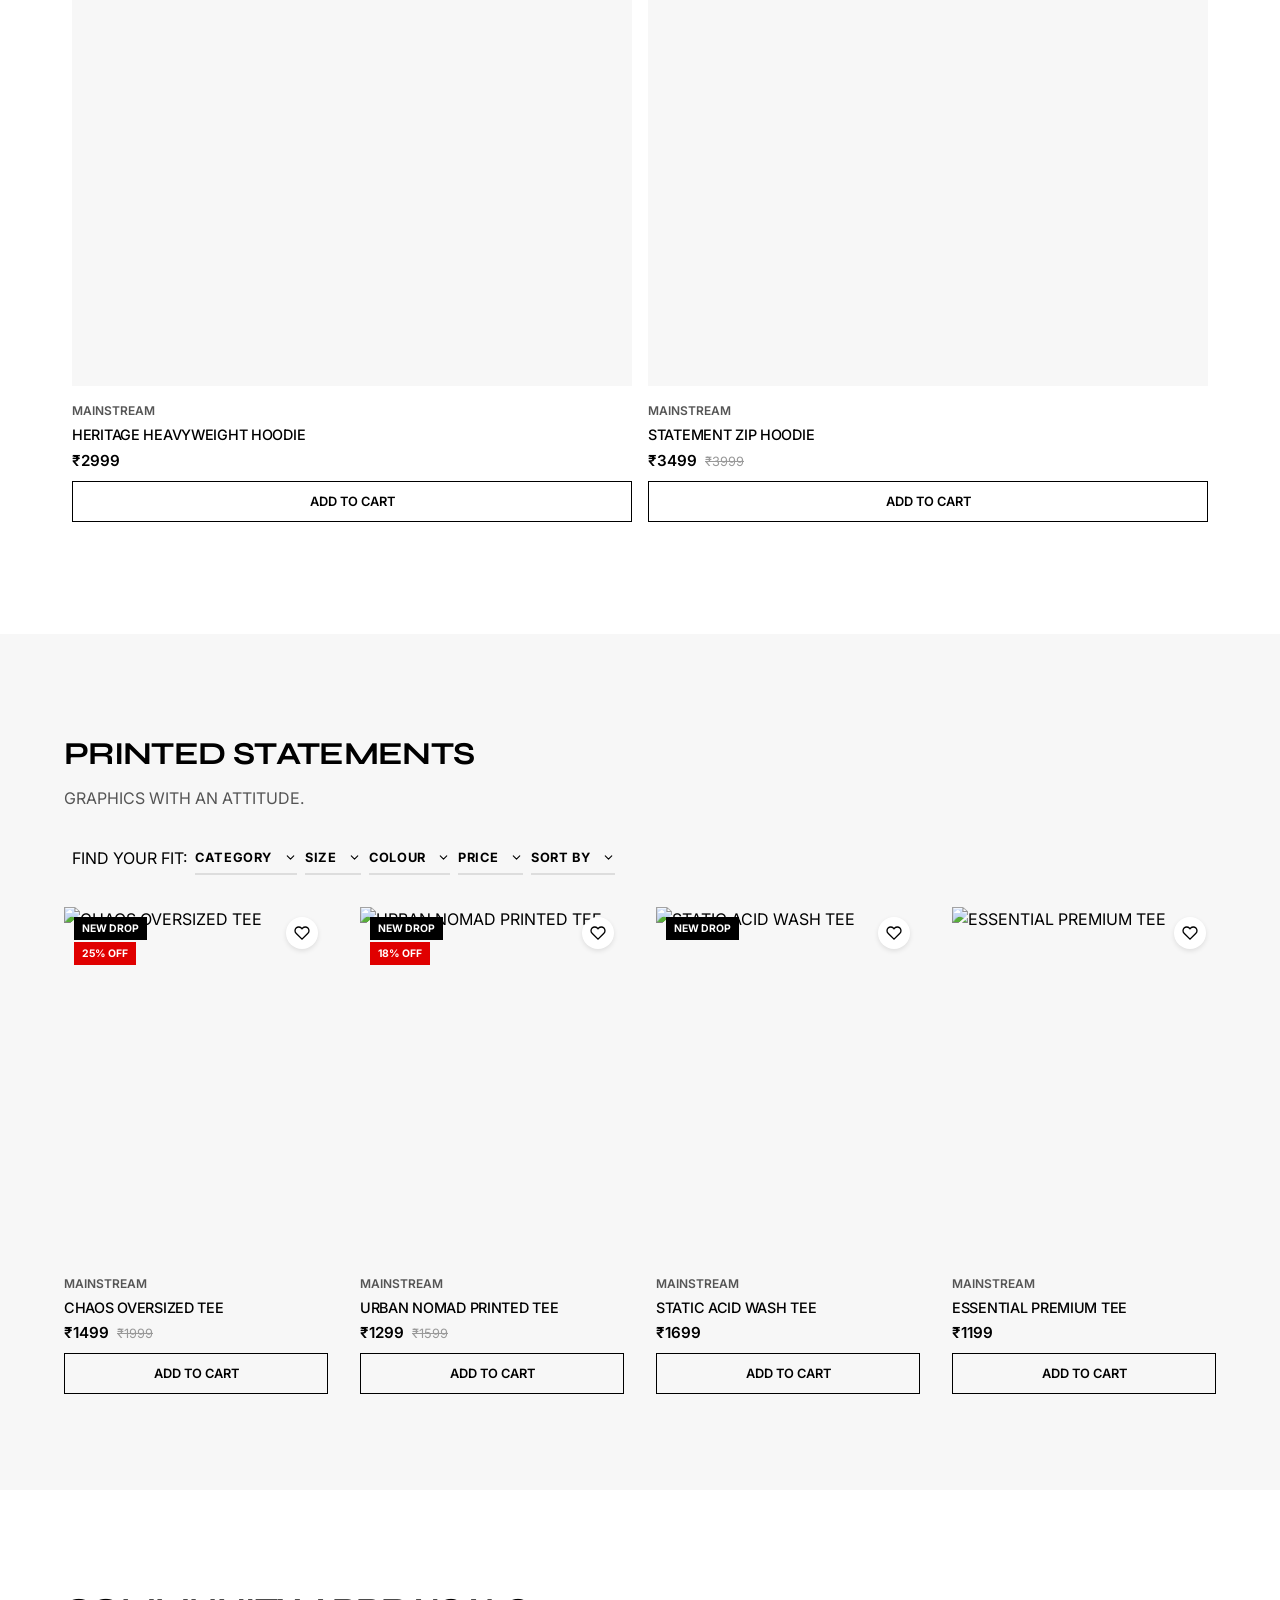
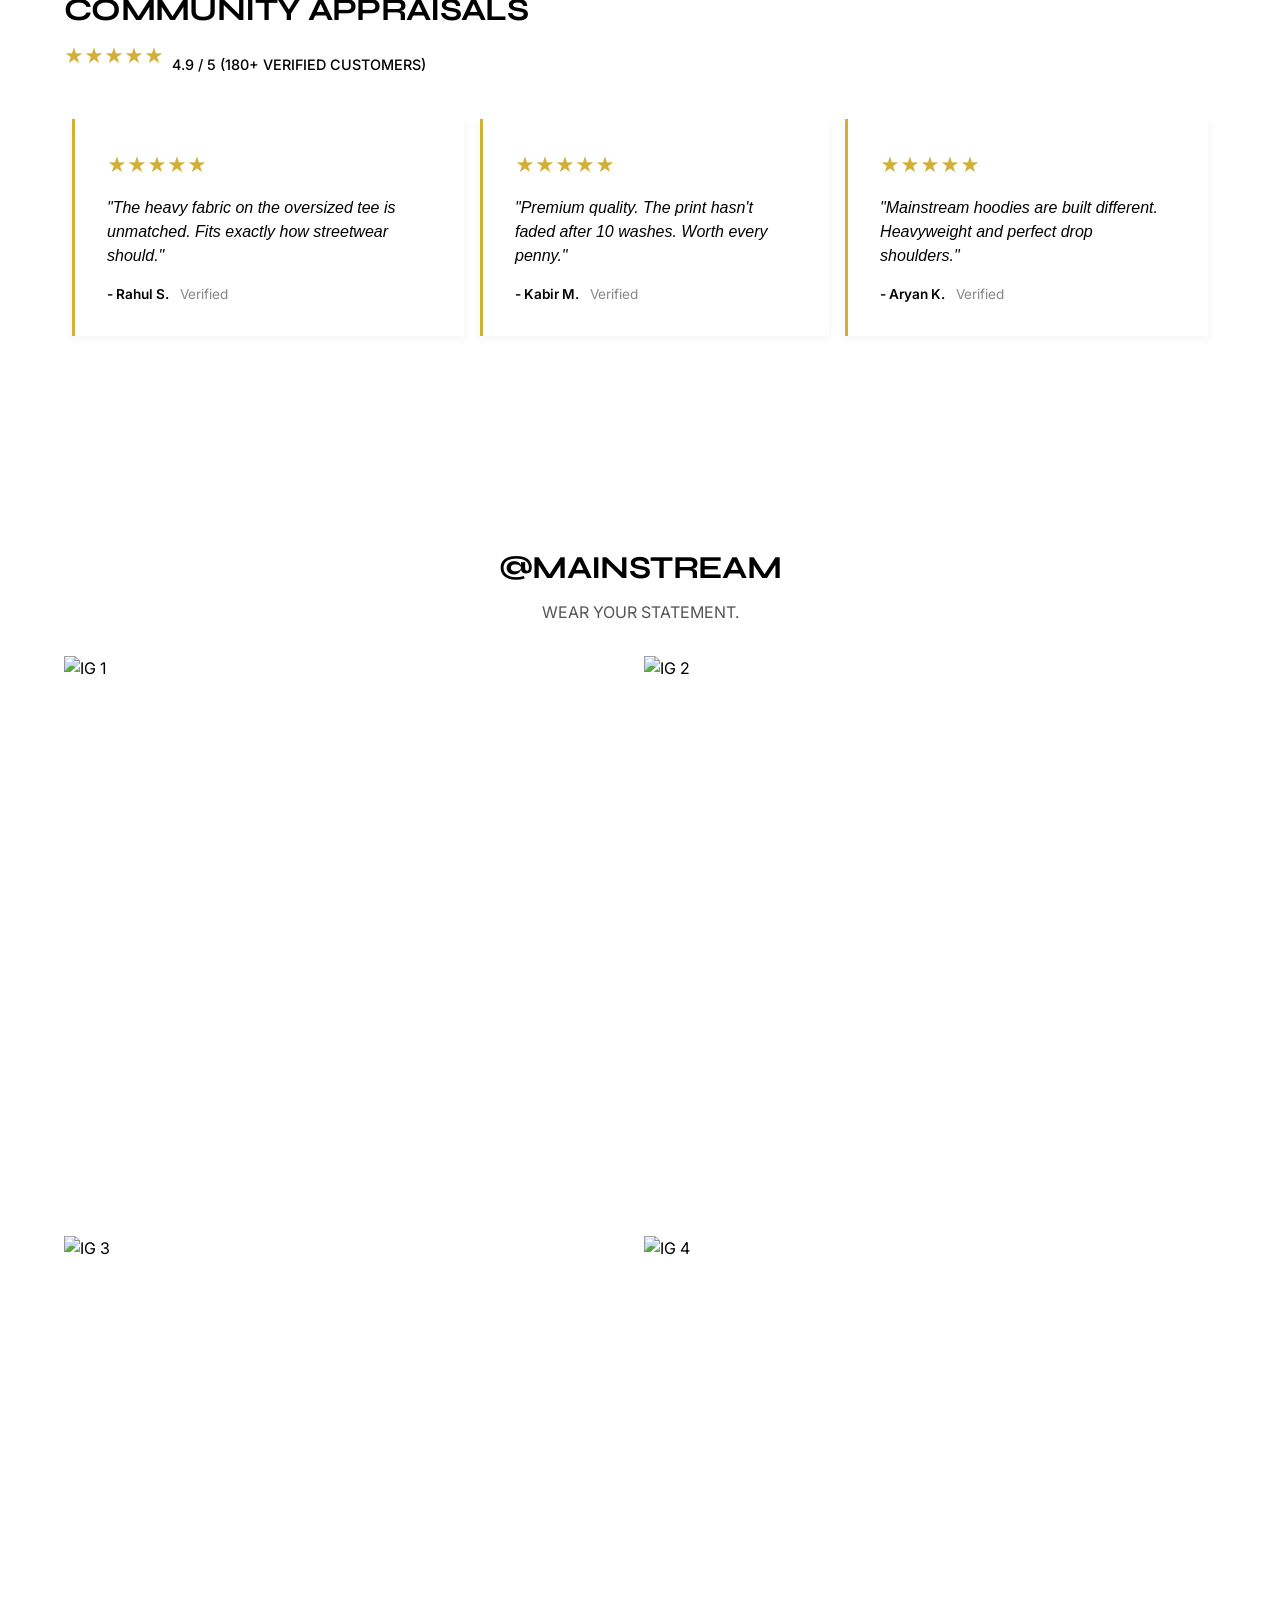
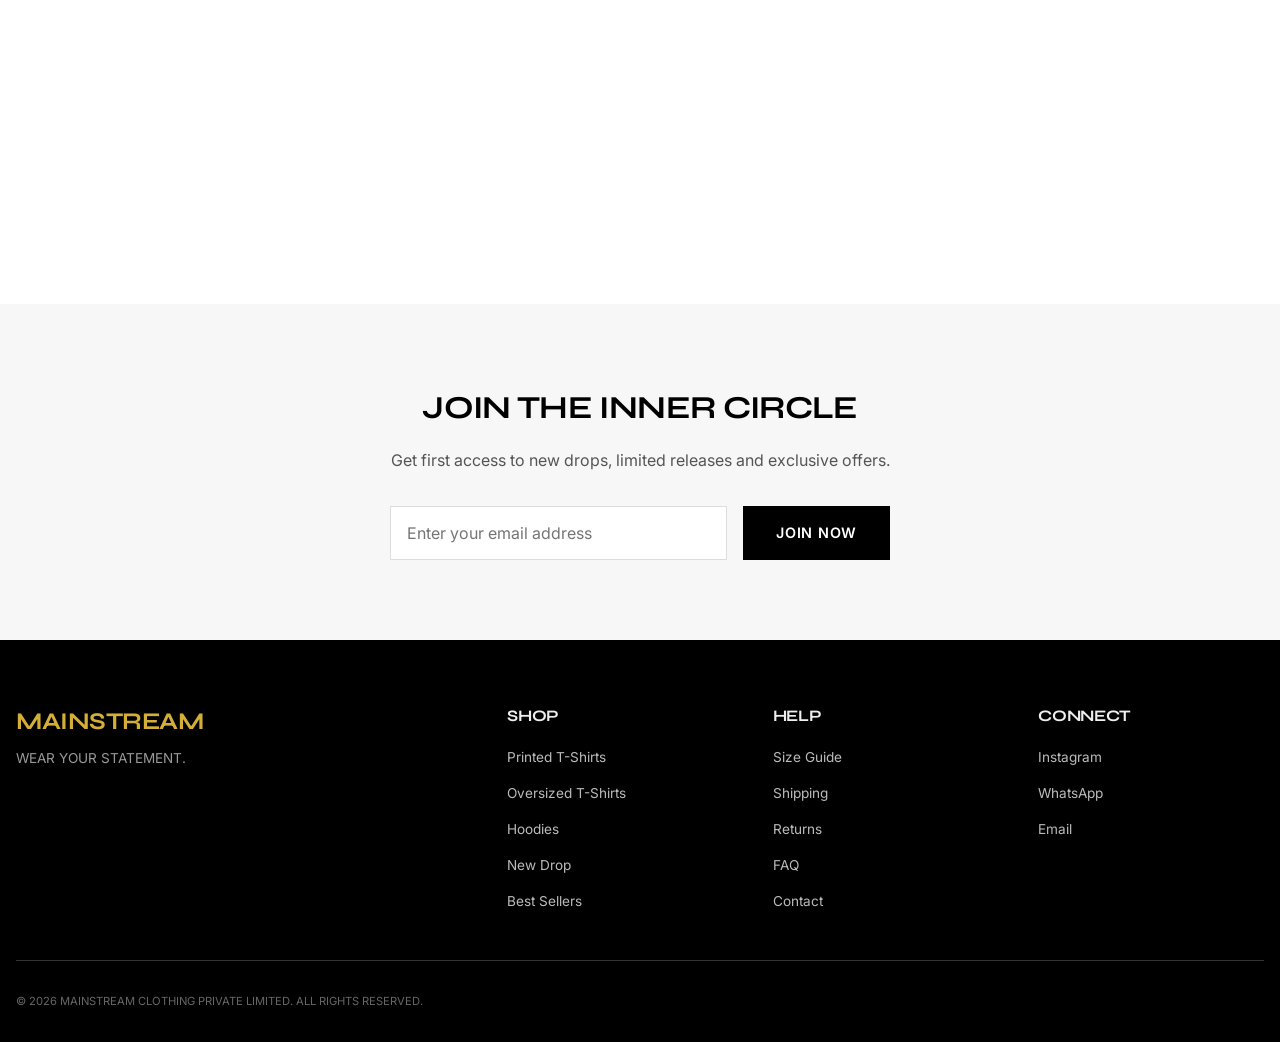
==== commit 6014cc52: "Add luxury preloader to index.html Added a preloader div with a logo image." ====
--- a/index.html
+++ b/index.html
@@ -13,7 +13,10 @@
     <link rel="stylesheet" href="styles.css">
 </head>
 <body>
-
+<!-- LUXURY PRELOADER -->
+    <div id="preloader">
+        <img src="logo.jpg" alt="MAINSTREAM">
+    </div>
     <!-- 1. ANNOUNCEMENT BAR -->
     <div class="announcement-bar">
         <p>FREE EXPRESS SHIPPING ACROSS INDIA • EASY RETURNS</p>
--- a/styles.css
+++ b/styles.css
@@ -119,26 +119,42 @@
     display: flex;
     align-items: center;
     gap: 0.5rem;
-    flex: 0 0 auto; 
+    flex: 0 0 auto;
 }
 
 .header-right {
     justify-content: flex-end;
 }
 
+/* --- FIX: STRICT LOGO IMAGE SIZING --- */
 .header-center {
     flex: 1 1 auto;
-    text-align: center;
-    min-width: 0; 
+    display: flex;
+    justify-content: center;
+    align-items: center;
 }
 
 .logo {
-    font-family: var(--font-heading);
-    font-size: clamp(1.1rem, 5vw, 1.5rem); 
-    font-weight: 800;
-    letter-spacing: 0.02em;
-    white-space: nowrap;
-}
+    display: block;
+    line-height: 0; /* Removes invisible spacing under images */
+}
+
+.logo img {
+    display: block;
+    width: auto !important; /* Forces image to keep its shape */
+    height: 24px !important; /* STRICT limit for Mobile */
+    max-width: 140px;
+    object-fit: contain;
+}
+
+/* Make it slightly larger on Desktop but keep it safely inside the header */
+@media (min-width: 768px) {
+    .logo img {
+        height: 32px !important; /* STRICT limit for Desktop */
+        max-width: 220px;
+    }
+}
+/* ------------------------------------- */
 
 .icon-btn {
     position: relative;
@@ -529,3 +545,107 @@
     .pdp-gallery img { width: 100%; height: auto; aspect-ratio: 3/4; }
     .pdp-info { position: sticky; top: 100px; height: fit-content; padding: 0; }
 }
+/* =========================================
+   LUXURY STREETWEAR UPGRADE PACK
+========================================= */
+
+/* 1. THE DROP TICKER (Scrolling Announcement) */
+.announcement-bar {
+    display: block;
+    overflow: hidden;
+    white-space: nowrap;
+}
+.announcement-bar p {
+    display: inline-block;
+    padding-left: 100%; /* Start off-screen */
+    animation: marquee 15s linear infinite;
+}
+@keyframes marquee {
+    0% { transform: translateX(0); }
+    100% { transform: translateX(-100%); }
+}
+
+/* 2. SIGNATURE BUTTON SWEEP (Yellow Fill Effect) */
+.btn-primary {
+    position: relative;
+    overflow: hidden;
+    z-index: 1;
+    border: 1px solid var(--text-primary);
+    transition: color 0.4s ease;
+}
+.btn-primary::before {
+    content: '';
+    position: absolute;
+    top: 0; left: 0;
+    width: 100%; height: 100%;
+    background: var(--accent);
+    transform: scaleX(0);
+    transform-origin: right;
+    transition: transform 0.5s cubic-bezier(0.19, 1, 0.22, 1);
+    z-index: -1;
+}
+.btn-primary:hover {
+    background: transparent;
+    color: var(--text-primary);
+    box-shadow: none;
+    transform: translateY(0);
+}
+.btn-primary:hover::before {
+    transform: scaleX(1);
+    transform-origin: left;
+}
+
+/* 3. EDITORIAL IMAGE OVERLAYS (Moody Hover) */
+.product-image-wrap::after {
+    content: '';
+    position: absolute;
+    top: 0; left: 0; right: 0; bottom: 0;
+    background: rgba(0,0,0,0.15);
+    opacity: 0;
+    transition: var(--transition);
+    pointer-events: none;
+}
+.product-card:hover .product-image-wrap::after {
+    opacity: 1;
+}
+.product-card:hover .quick-add {
+    background: var(--text-primary);
+    color: white;
+}
+
+/* 4. DESIGNER FILTERS (Sleek Minimalist Dropdowns) */
+.discovery-filters select {
+    appearance: none;
+    background-color: transparent;
+    border: none;
+    border-bottom: 2px solid #ddd;
+    padding: 0.5rem 1.5rem 0.5rem 0;
+    font-weight: 700;
+    letter-spacing: 0.05em;
+    color: var(--text-primary);
+    transition: border-color 0.3s ease;
+    /* Custom clean arrow */
+    background-image: url("data:image/svg+xml;charset=UTF-8,%3csvg xmlns='http://www.w3.org/2000/svg' viewBox='0 0 24 24' fill='none' stroke='black' stroke-width='2' stroke-linecap='round' stroke-linejoin='round'%3e%3cpolyline points='6 9 12 15 18 9'%3e%3c/polyline%3e%3c/svg%3e");
+    background-repeat: no-repeat;
+    background-position: right center;
+    background-size: 1em;
+}
+.discovery-filters select:focus, 
+.discovery-filters select:hover {
+    border-bottom: 2px solid var(--text-primary);
+}
+.filter-search-box {
+    border: none;
+    border-bottom: 2px solid #ddd;
+    transition: border-color 0.3s ease;
+    background: transparent;
+}
+.filter-search-box:focus-within {
+    border-bottom: 2px solid var(--text-primary);
+}
+
+/* 5. SMOOTH LUXURY SELECTION COLOR */
+::selection {
+    background: var(--accent);
+    color: #fff;
+}
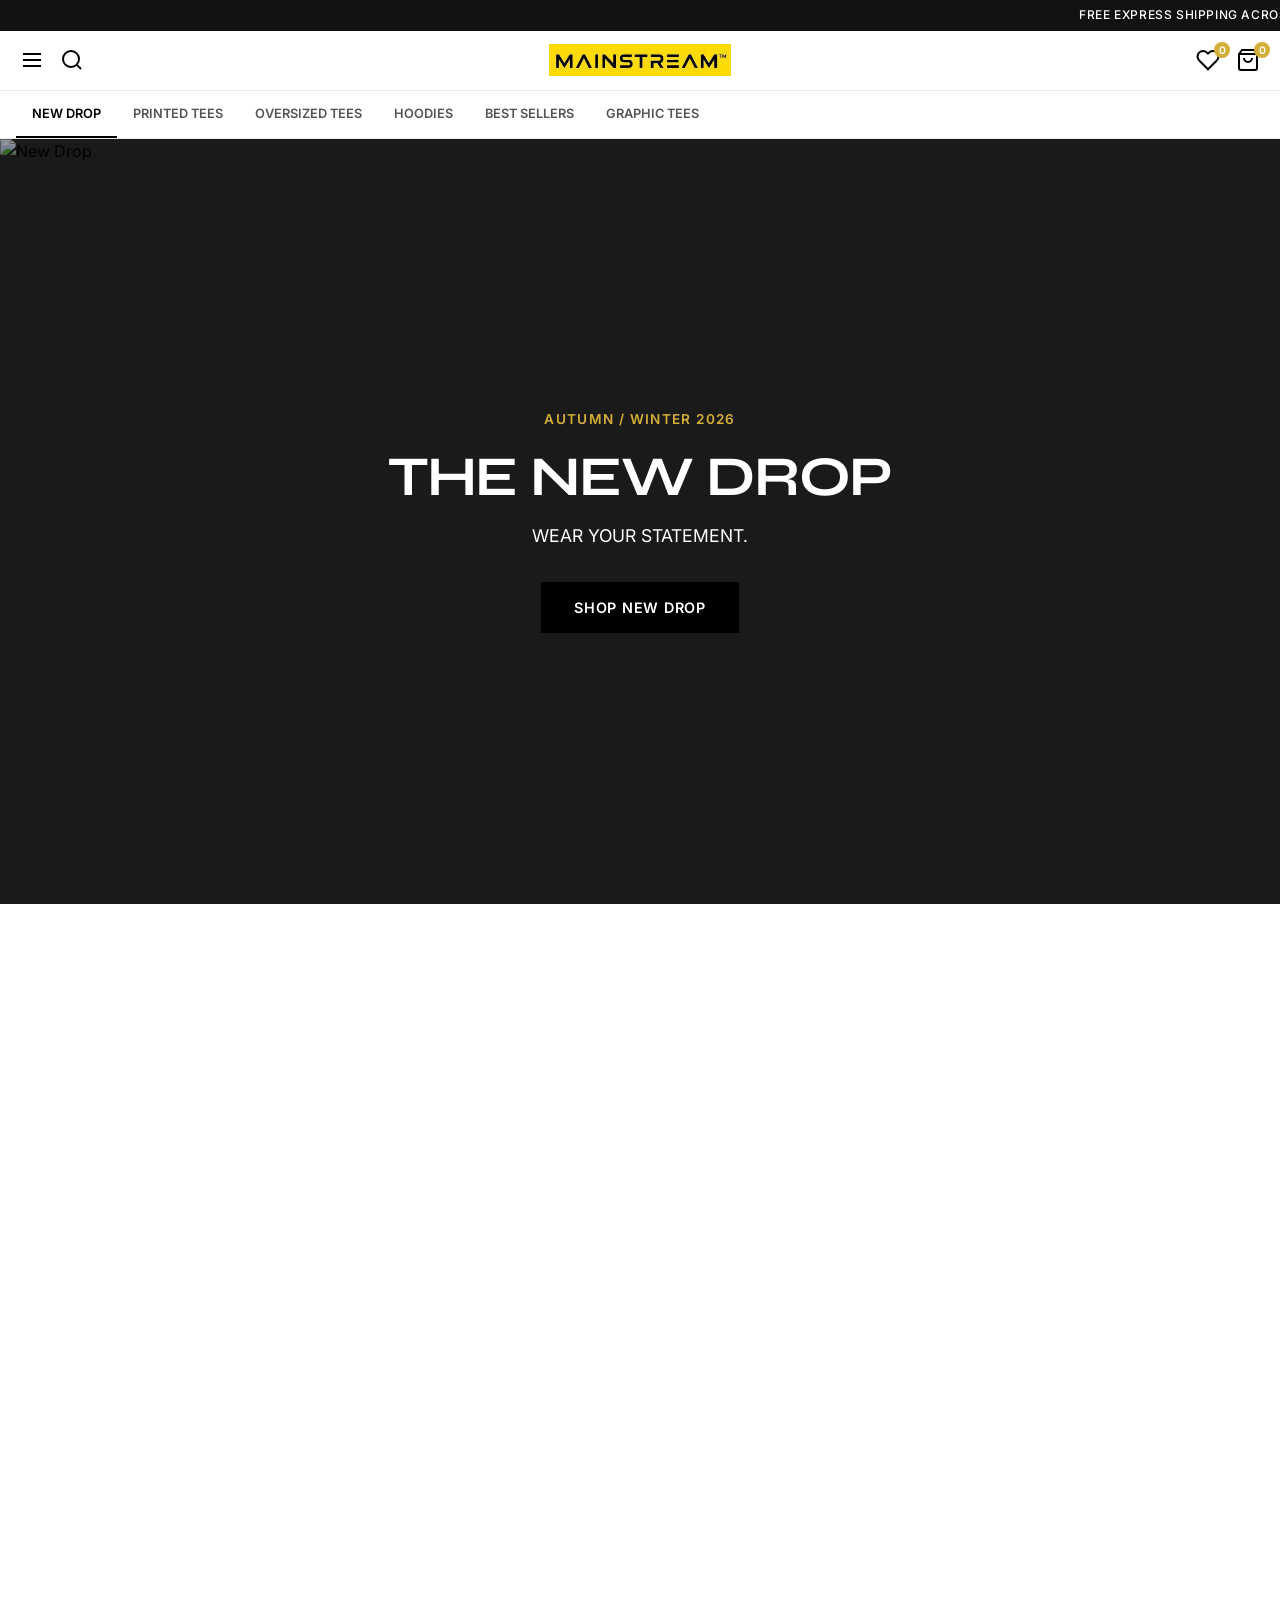
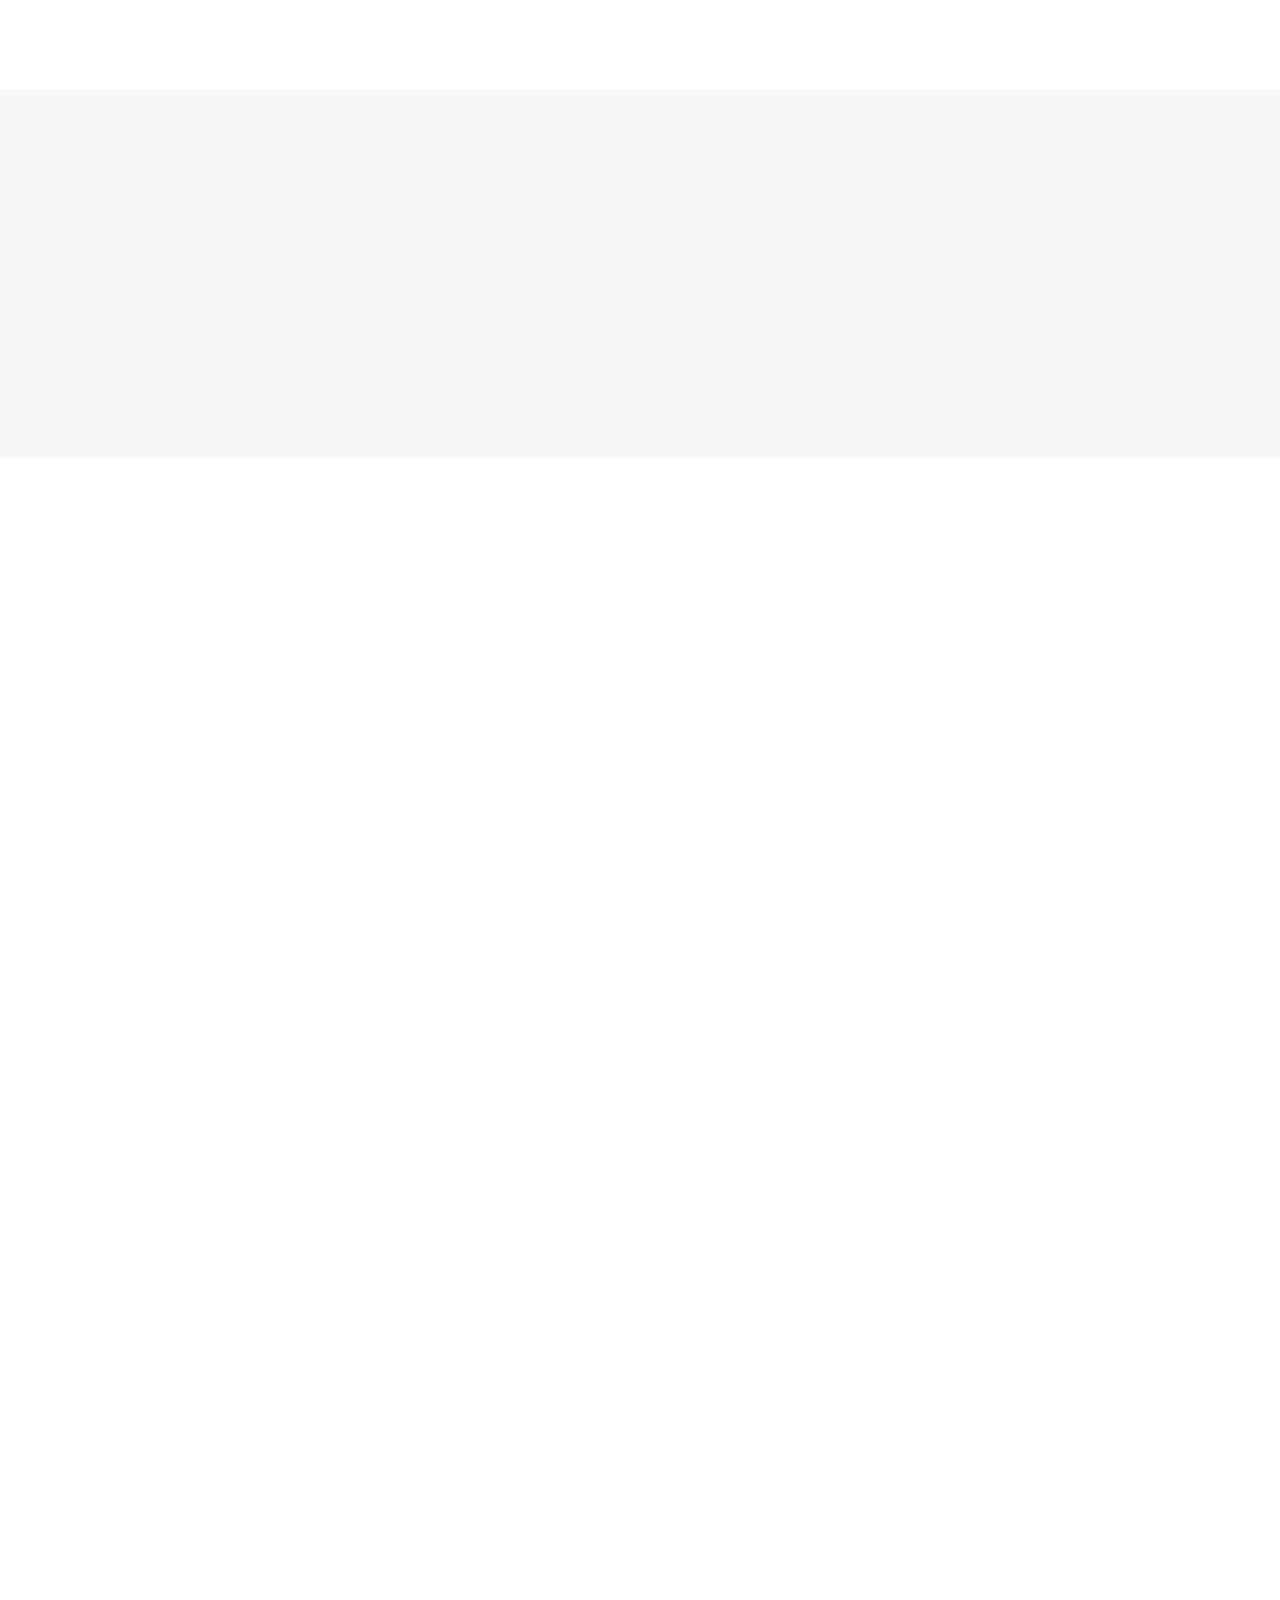
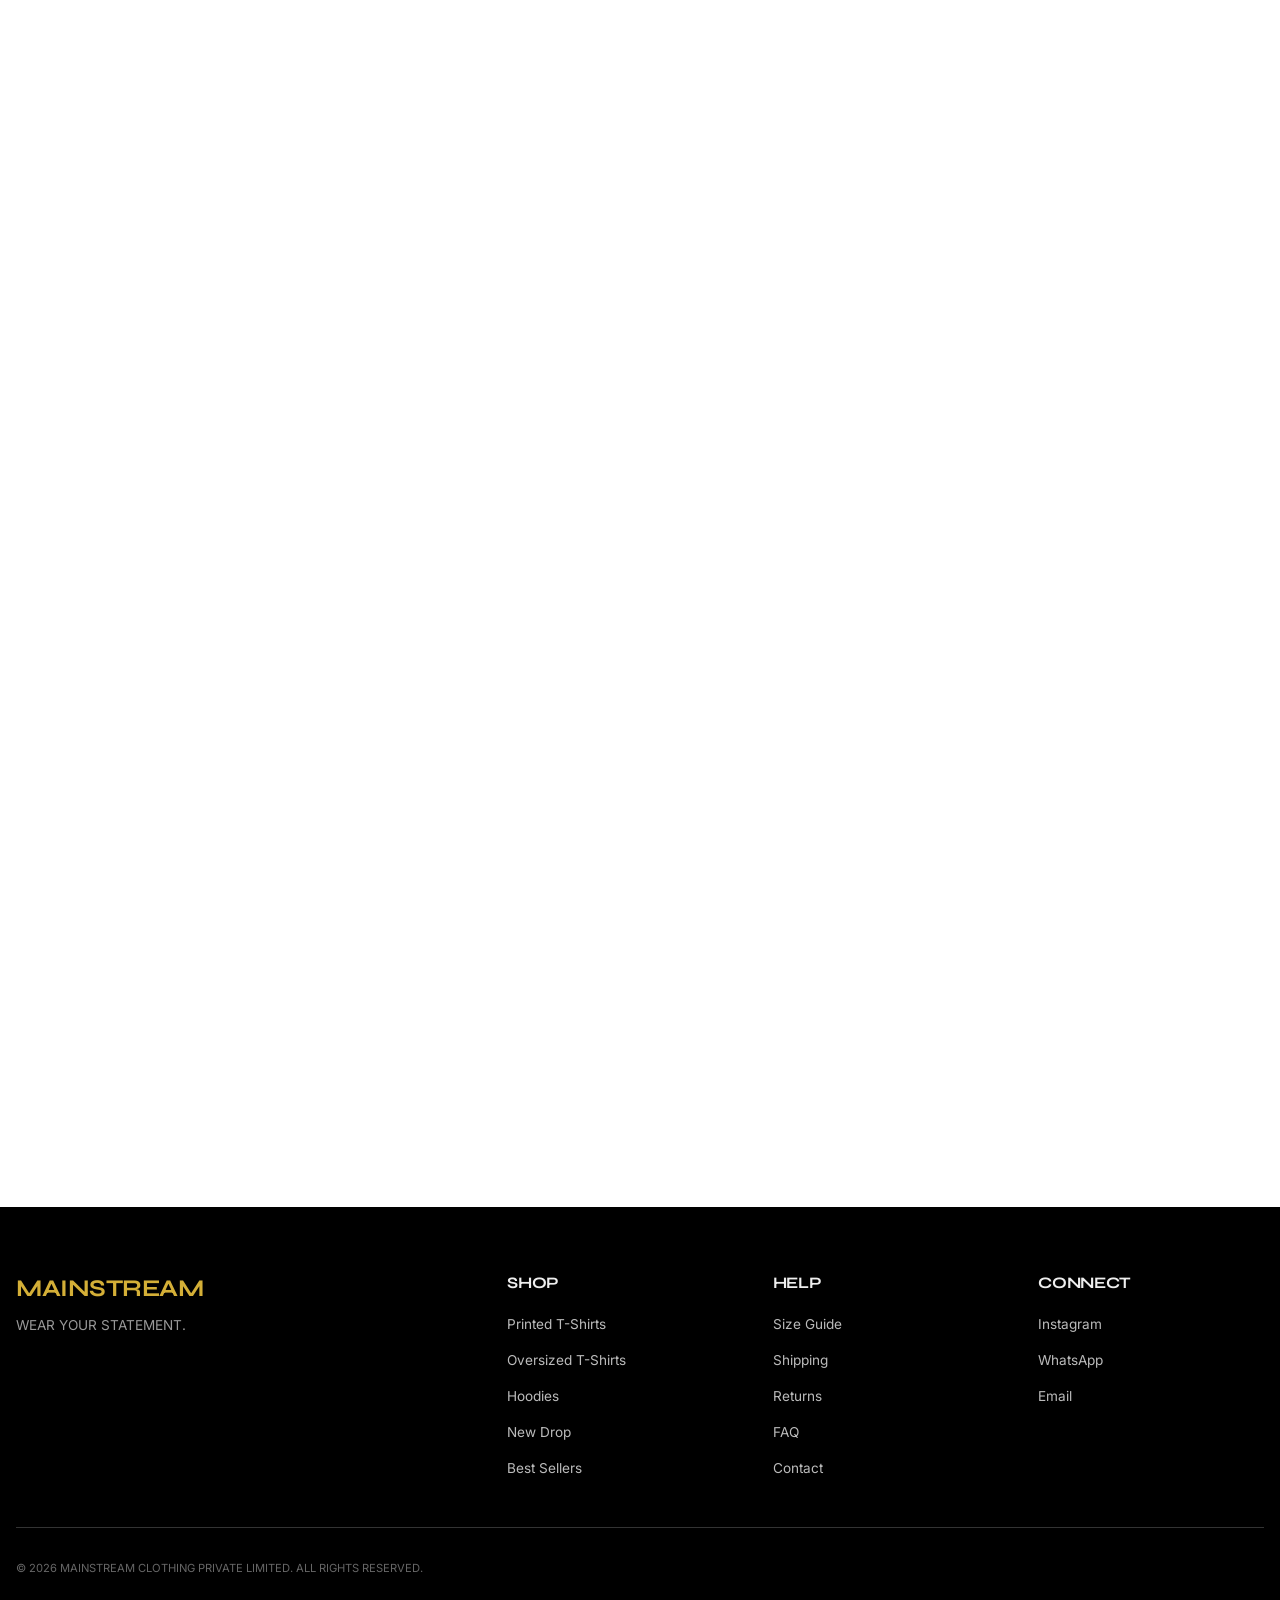
==== commit be292e9f: "Update index.html" ====
--- a/index.html
+++ b/index.html
@@ -14,7 +14,7 @@
 </head>
 <body>
 <!-- LUXURY PRELOADER -->
-    <div id="preloader">
+    <div id="preloader" style="display:none !important;">
         <img src="logo.jpg" alt="MAINSTREAM">
     </div>
     <!-- 1. ANNOUNCEMENT BAR -->
--- a/styles.css
+++ b/styles.css
@@ -551,14 +551,17 @@
 
 /* 1. THE DROP TICKER (Scrolling Announcement) */
 .announcement-bar {
-    display: block;
+    display: flex;
+    align-items: center;
     overflow: hidden;
     white-space: nowrap;
 }
 .announcement-bar p {
     display: inline-block;
+    white-space: nowrap !important; /* FIX: Forces text to stay on one line */
     padding-left: 100%; /* Start off-screen */
     animation: marquee 15s linear infinite;
+    margin: 0;
 }
 @keyframes marquee {
     0% { transform: translateX(0); }
@@ -649,3 +652,63 @@
     background: var(--accent);
     color: #fff;
 }
+/* =========================================
+   FINAL LUXURY TOUCHES
+========================================= */
+
+/* 1. CUSTOM SLEEK SCROLLBAR (Desktop) */
+::-webkit-scrollbar {
+    width: 6px;
+}
+::-webkit-scrollbar-track {
+    background: var(--bg-primary);
+}
+::-webkit-scrollbar-thumb {
+    background: var(--bg-charcoal);
+    border-radius: 10px;
+}
+::-webkit-scrollbar-thumb:hover {
+    background: var(--accent);
+}
+
+/* 2. LUXURY PRELOADER */
+#preloader {
+    position: fixed;
+    top: 0;
+    left: 0;
+    width: 100vw;
+    height: 100vh;
+    background: var(--bg-primary);
+    z-index: 9999;
+    display: flex;
+    justify-content: center;
+    align-items: center;
+    transition: opacity 0.8s cubic-bezier(0.25, 0.8, 0.25, 1), visibility 0.8s;
+}
+#preloader img {
+    height: 24px;
+    width: auto;
+    animation: pulseLogo 2s infinite ease-in-out;
+}
+@keyframes pulseLogo {
+    0% { opacity: 0.5; transform: scale(0.95); }
+    50% { opacity: 1; transform: scale(1.05); }
+    100% { opacity: 0.5; transform: scale(0.95); }
+}
+.preloader-hidden {
+    opacity: 0 !important;
+    visibility: hidden !important;
+}
+
+/* 3. INSTAGRAM HOVER FX */
+.insta-grid {
+    overflow: hidden;
+}
+.insta-grid img {
+    transition: transform 0.6s cubic-bezier(0.25, 0.8, 0.25, 1), filter 0.4s ease;
+    cursor: pointer;
+}
+.insta-grid img:hover {
+    transform: scale(1.08);
+    filter: brightness(0.7);
+}
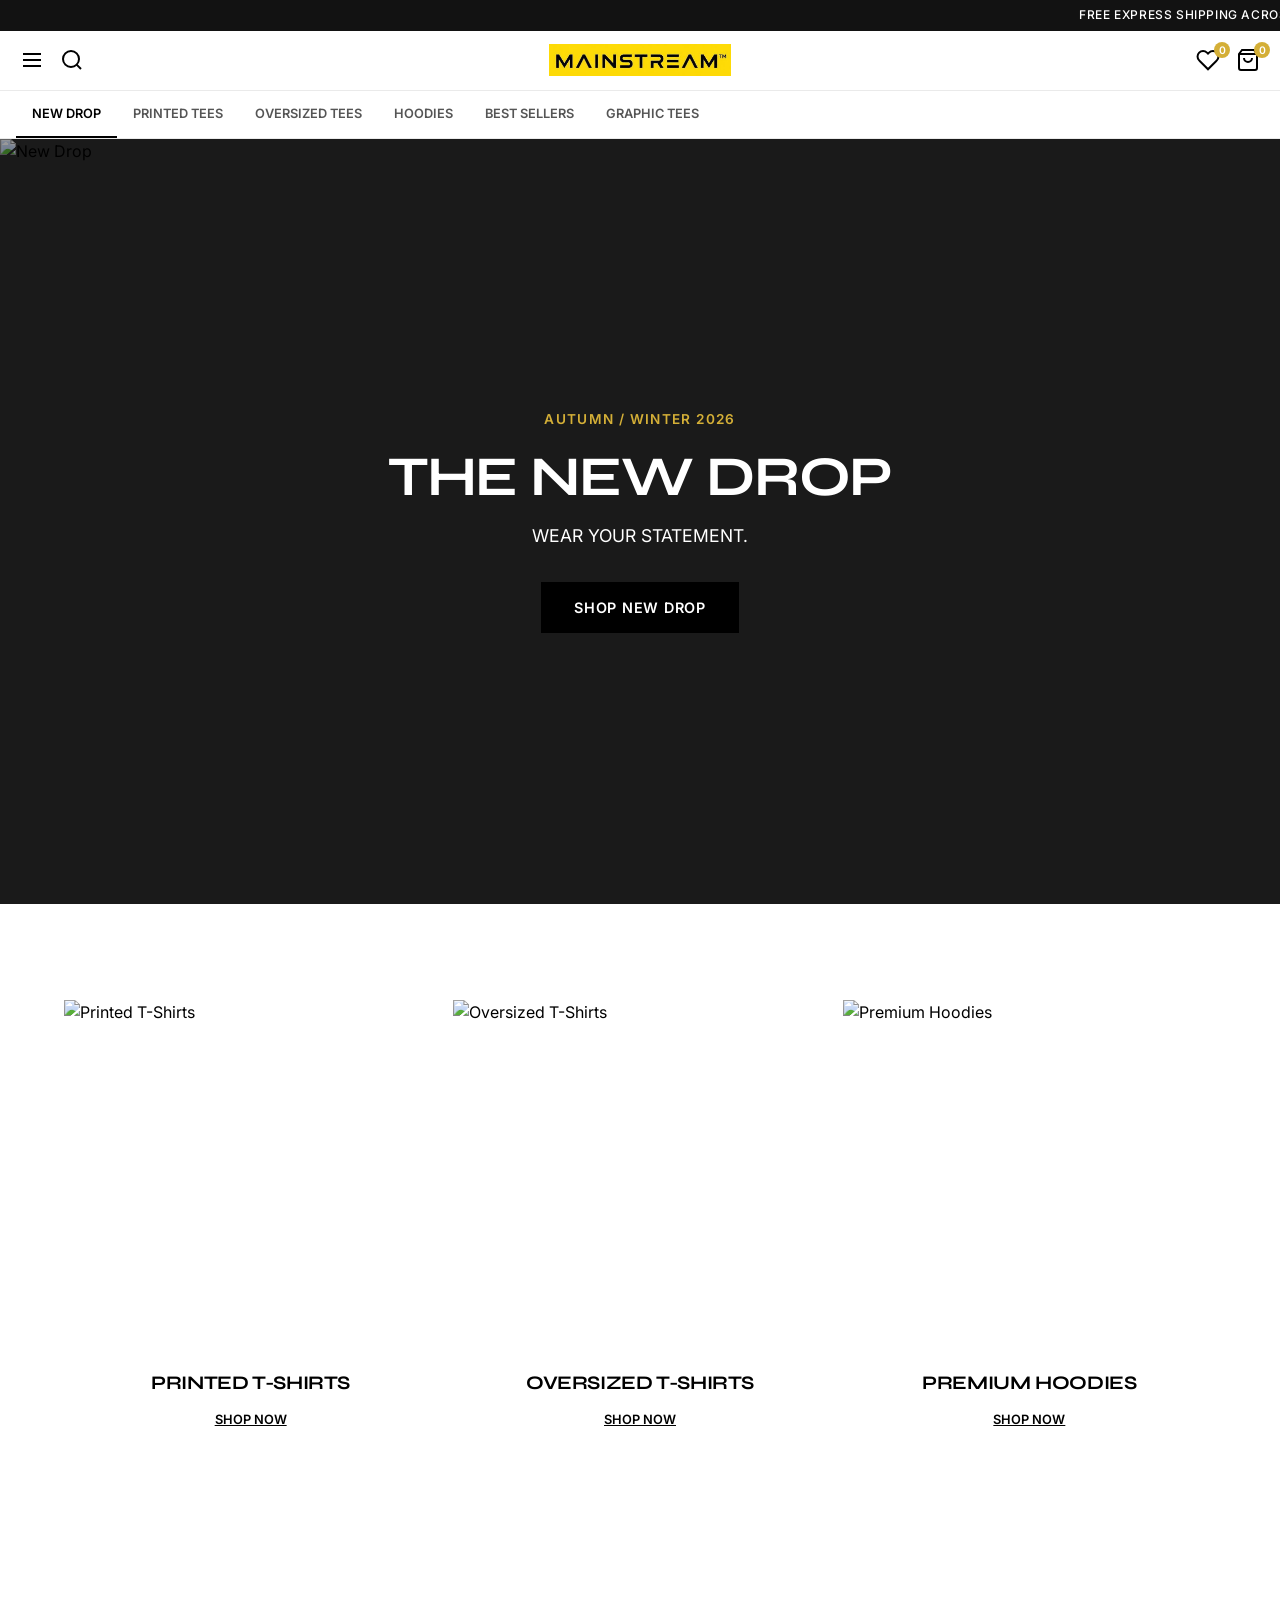
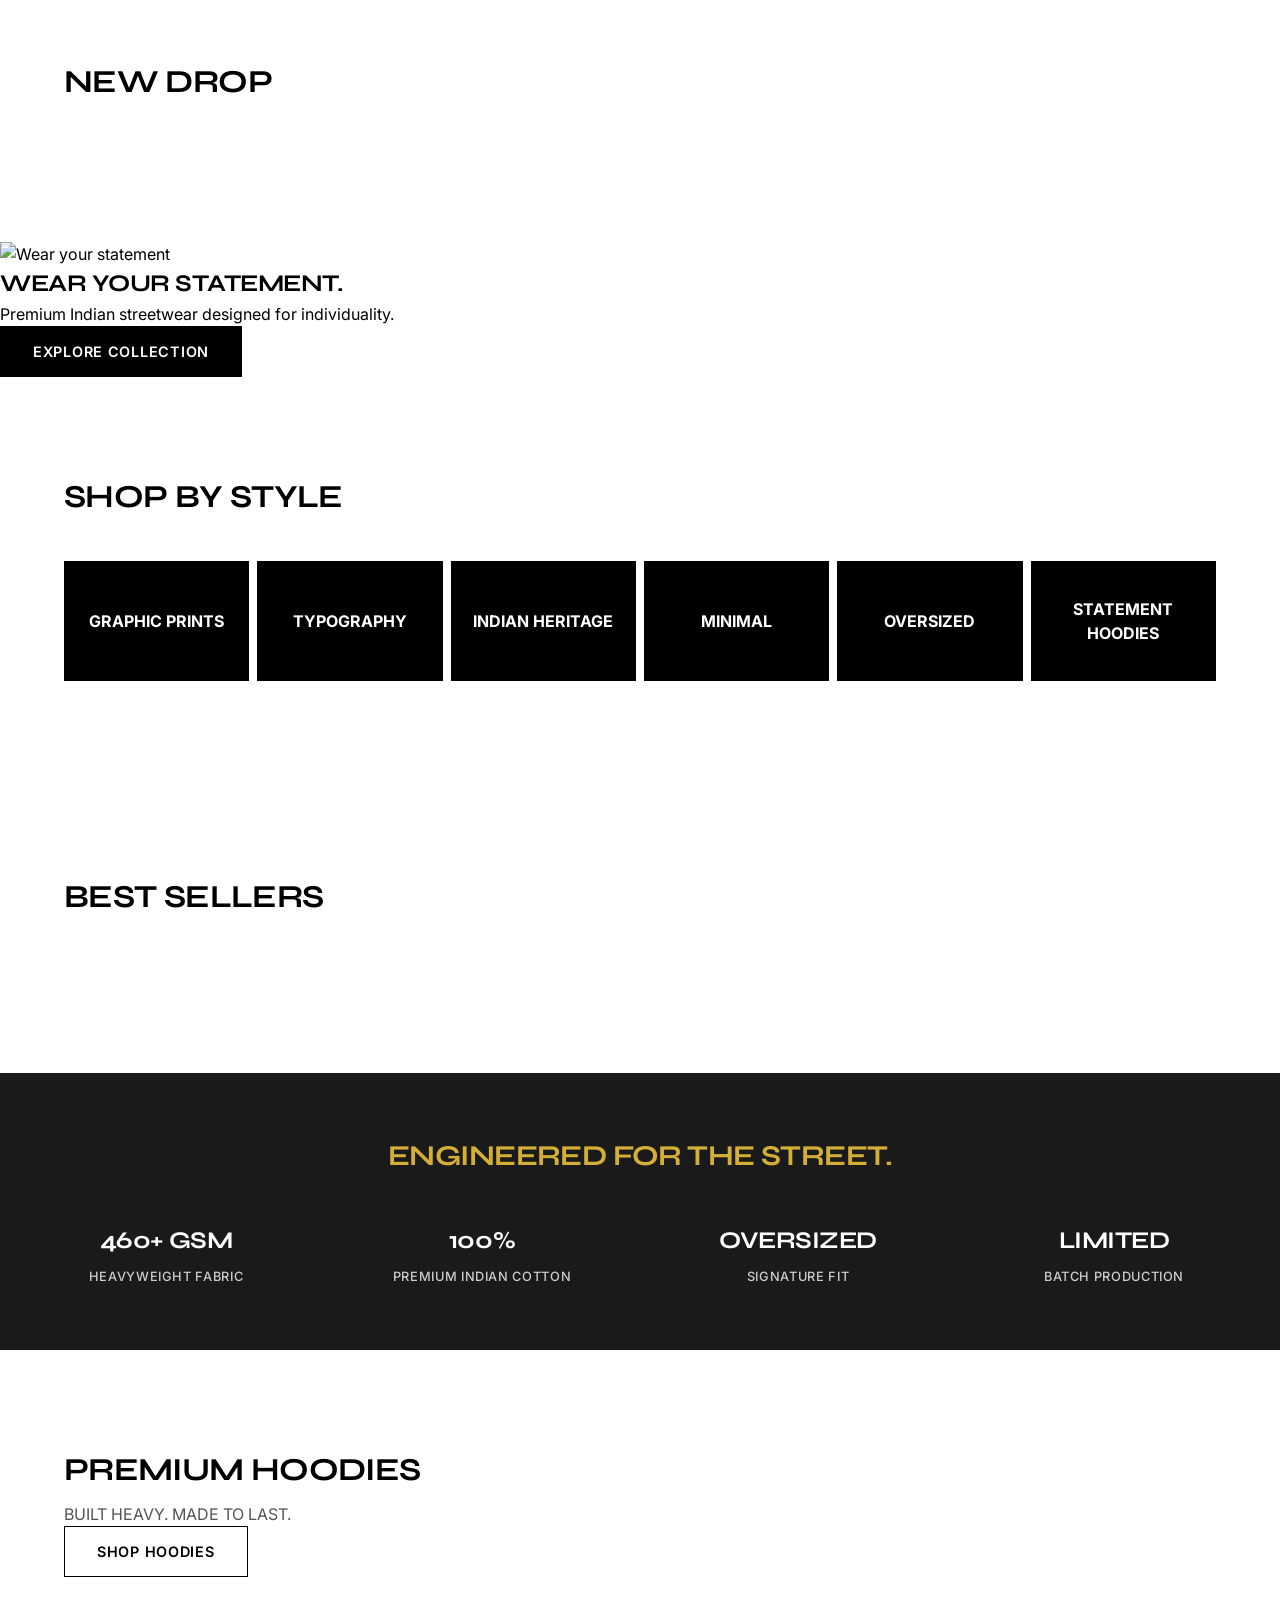
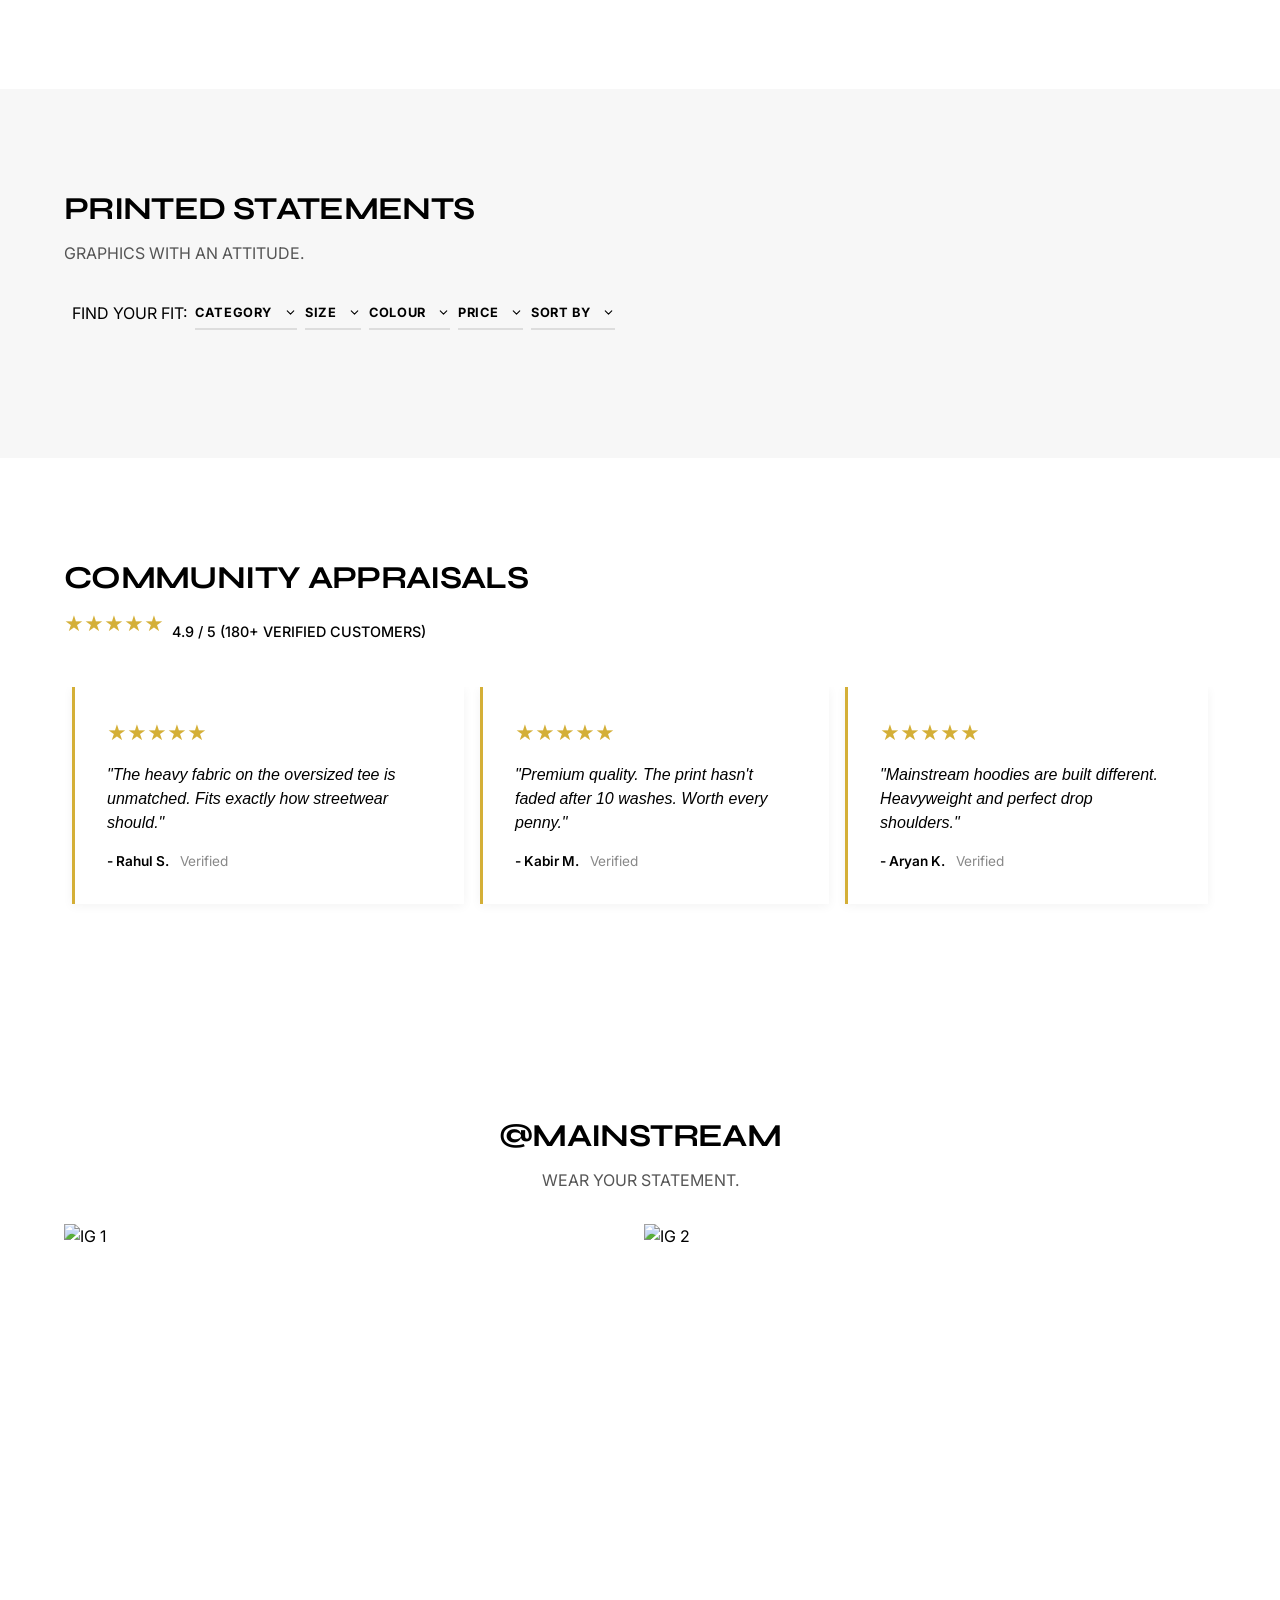
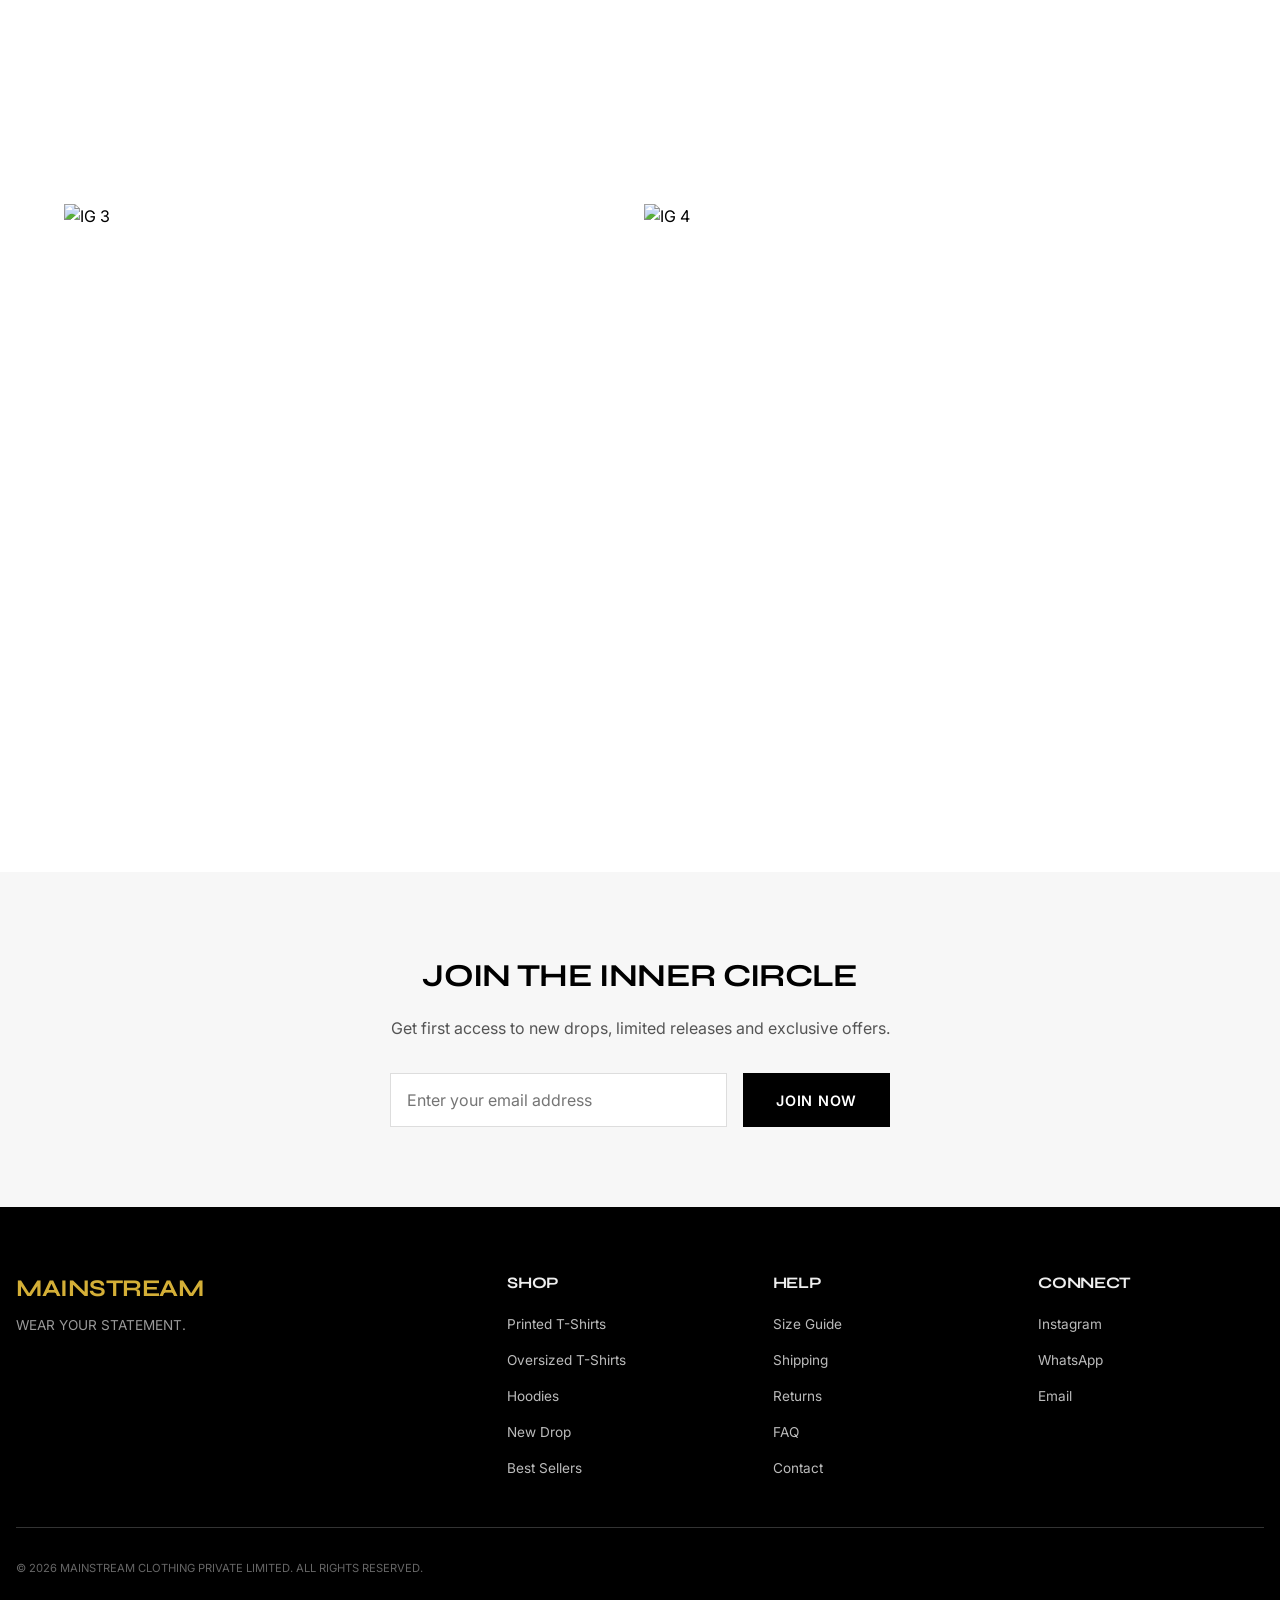
==== commit 1a9afce4: "Replace local script with Supabase CDN link" ====
--- a/index.html
+++ b/index.html
@@ -385,6 +385,8 @@
         </div>
     </div>
 
-    <script src="script.js"></script>
+   <script src="https://cdn.jsdelivr.net/npm/@supabase/supabase-js@2"></script>
+<script src="supabase-config.js"></script>
+<script src="script.js"></script>
 </body>
 </html>
--- a/styles.css
+++ b/styles.css
@@ -496,7 +496,11 @@
 .spec-item { padding: 1rem 0; border-top: 1px solid #eee; font-size: 0.9rem; display: flex; justify-content: space-between; font-weight: 500; cursor: pointer; }
 
 /* ANIMATIONS */
-.reveal { opacity: 0; transform: translateY(30px); transition: all 0.8s cubic-bezier(0.25, 0.8, 0.25, 1); }
+Alignment.reveal {
+    opacity: 1 !important;
+    transform: none !important;
+    visibility: visible !important;
+}
 .reveal.active { opacity: 1; transform: translateY(0); }
 .delay-1 { transition-delay: 0.1s; }
 .delay-2 { transition-delay: 0.2s; }
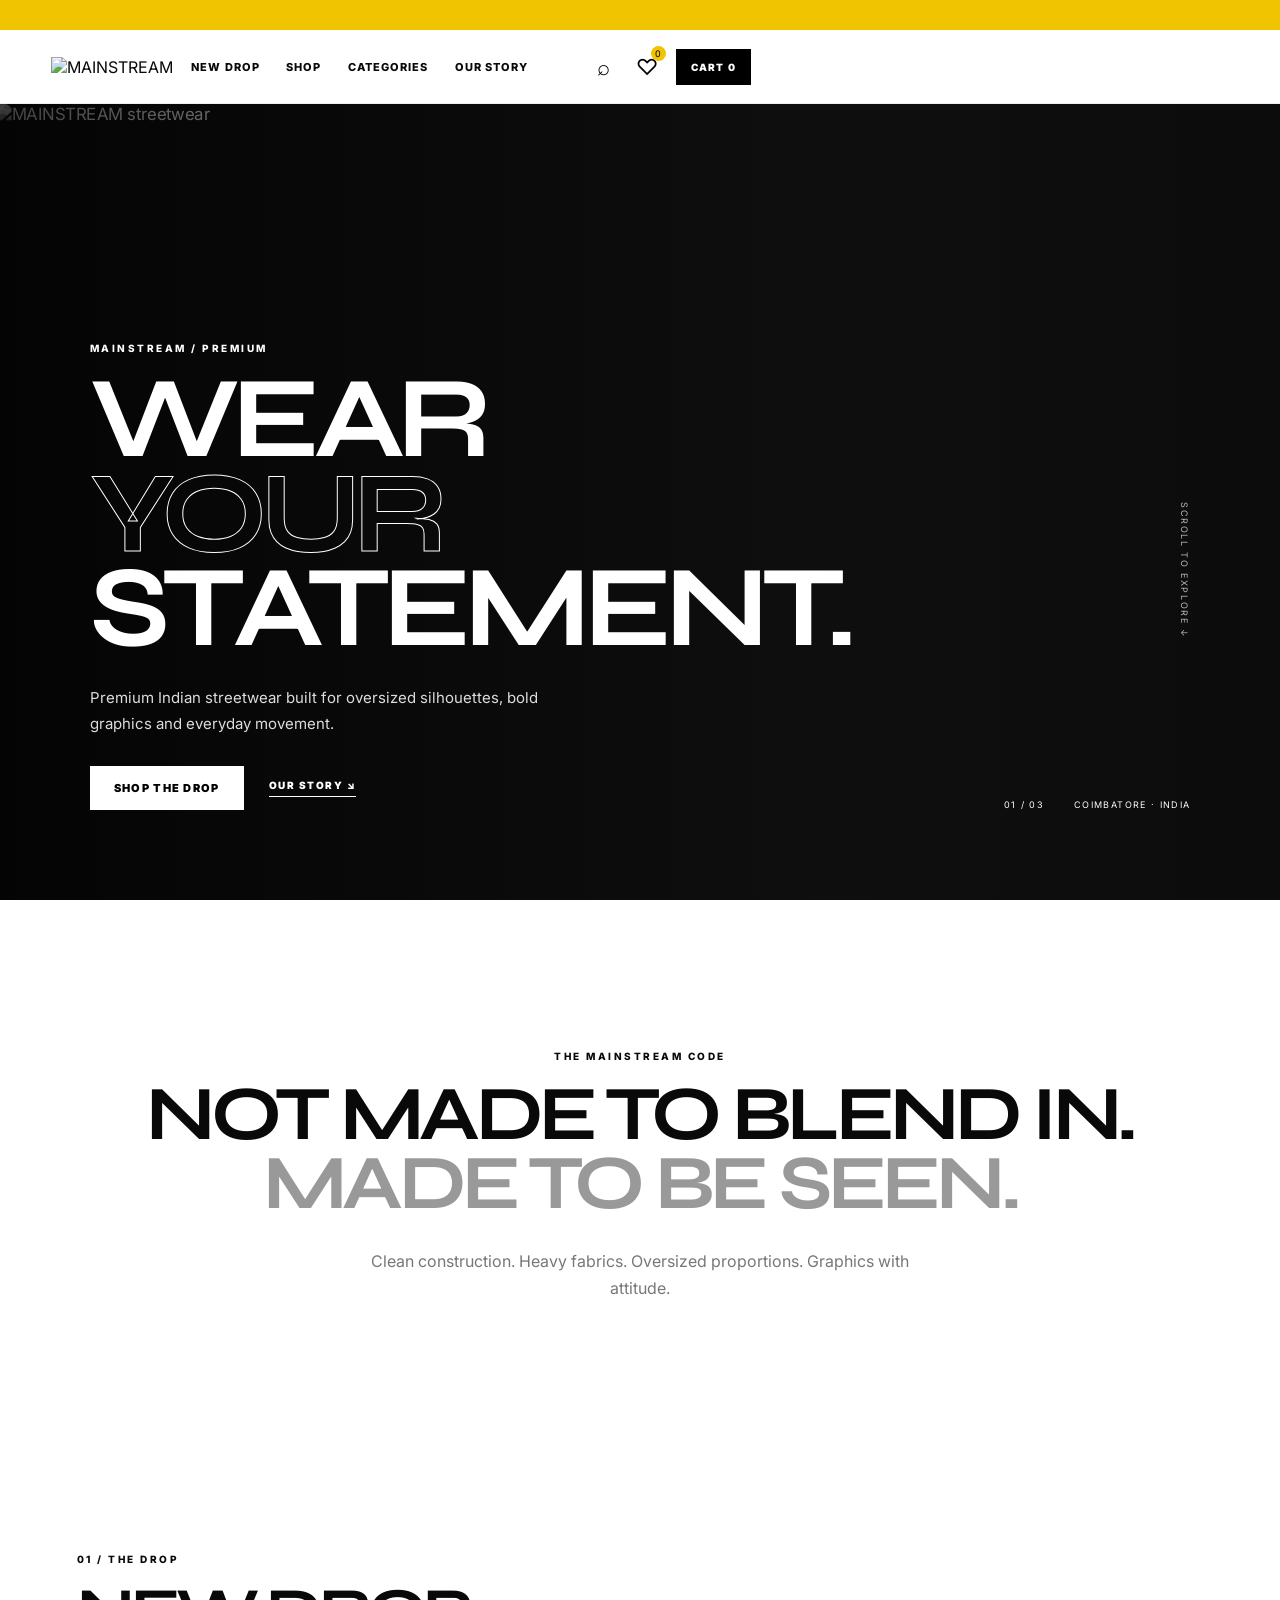
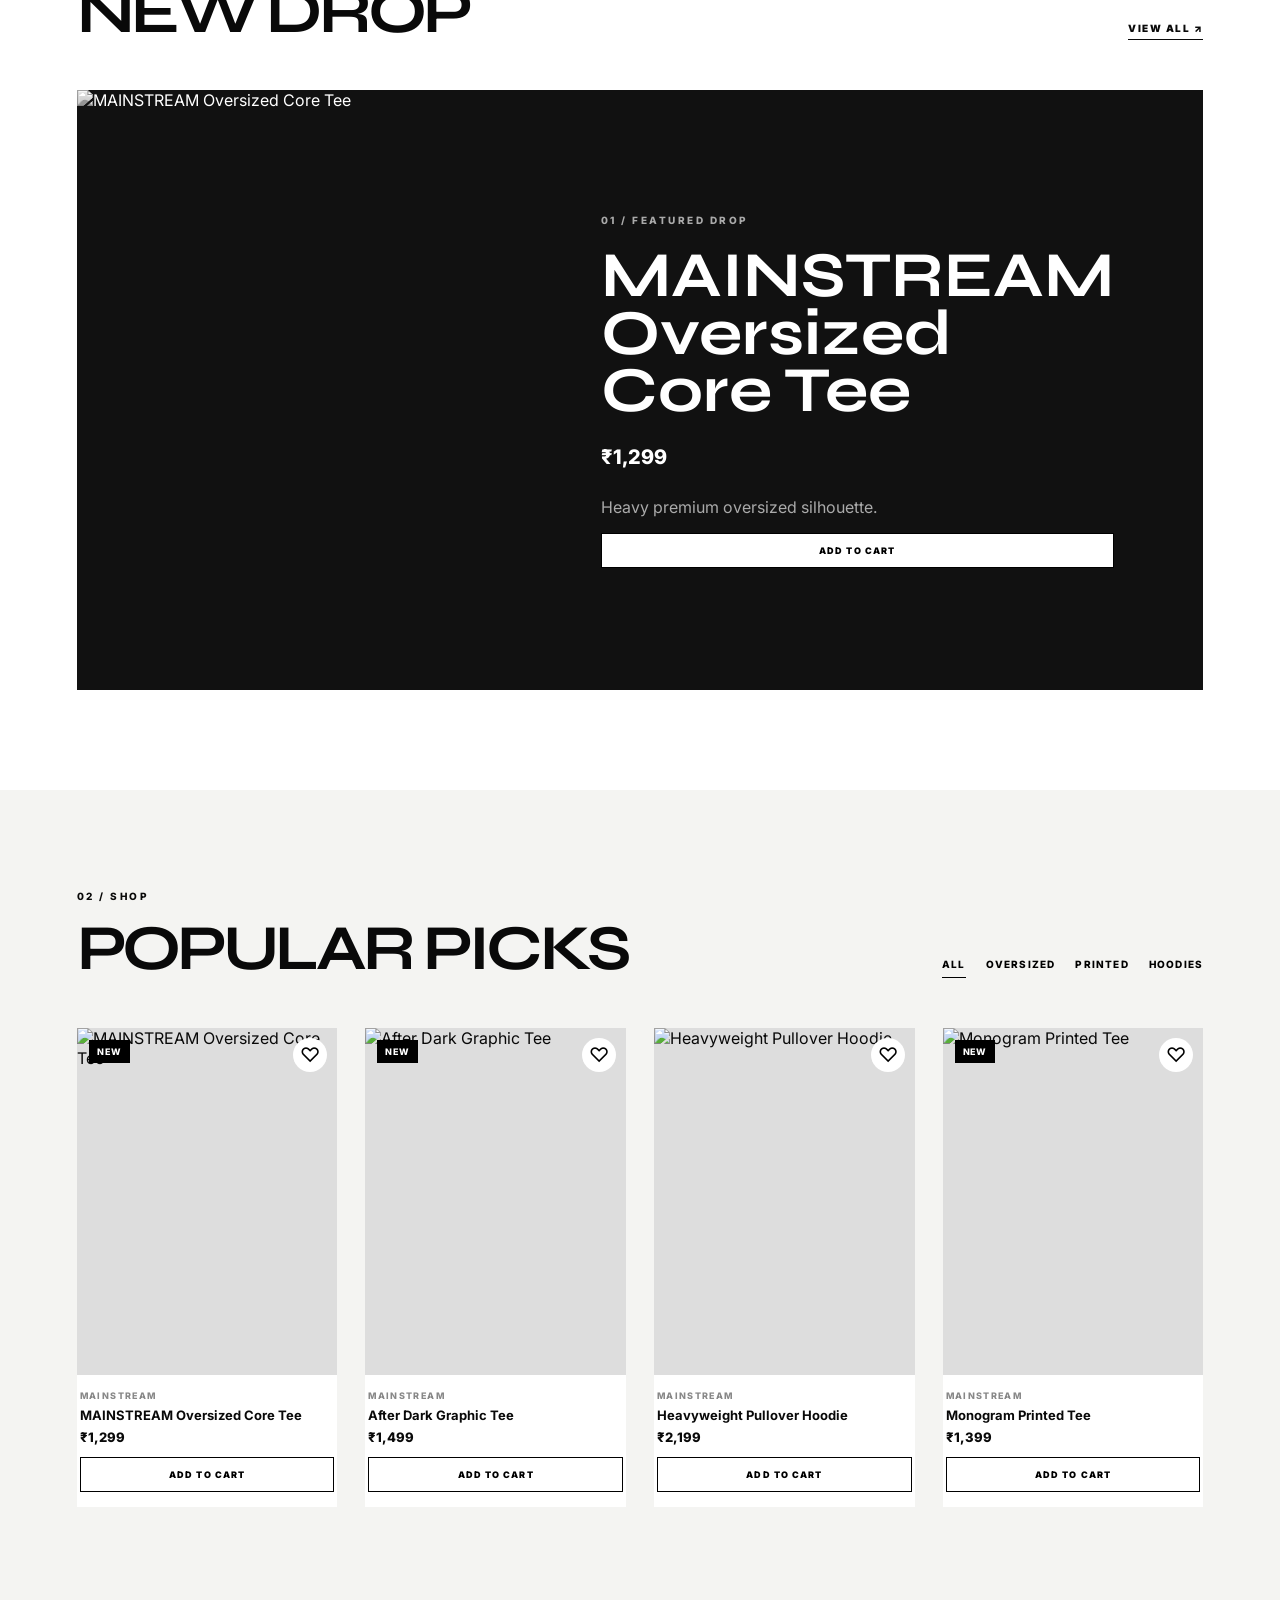
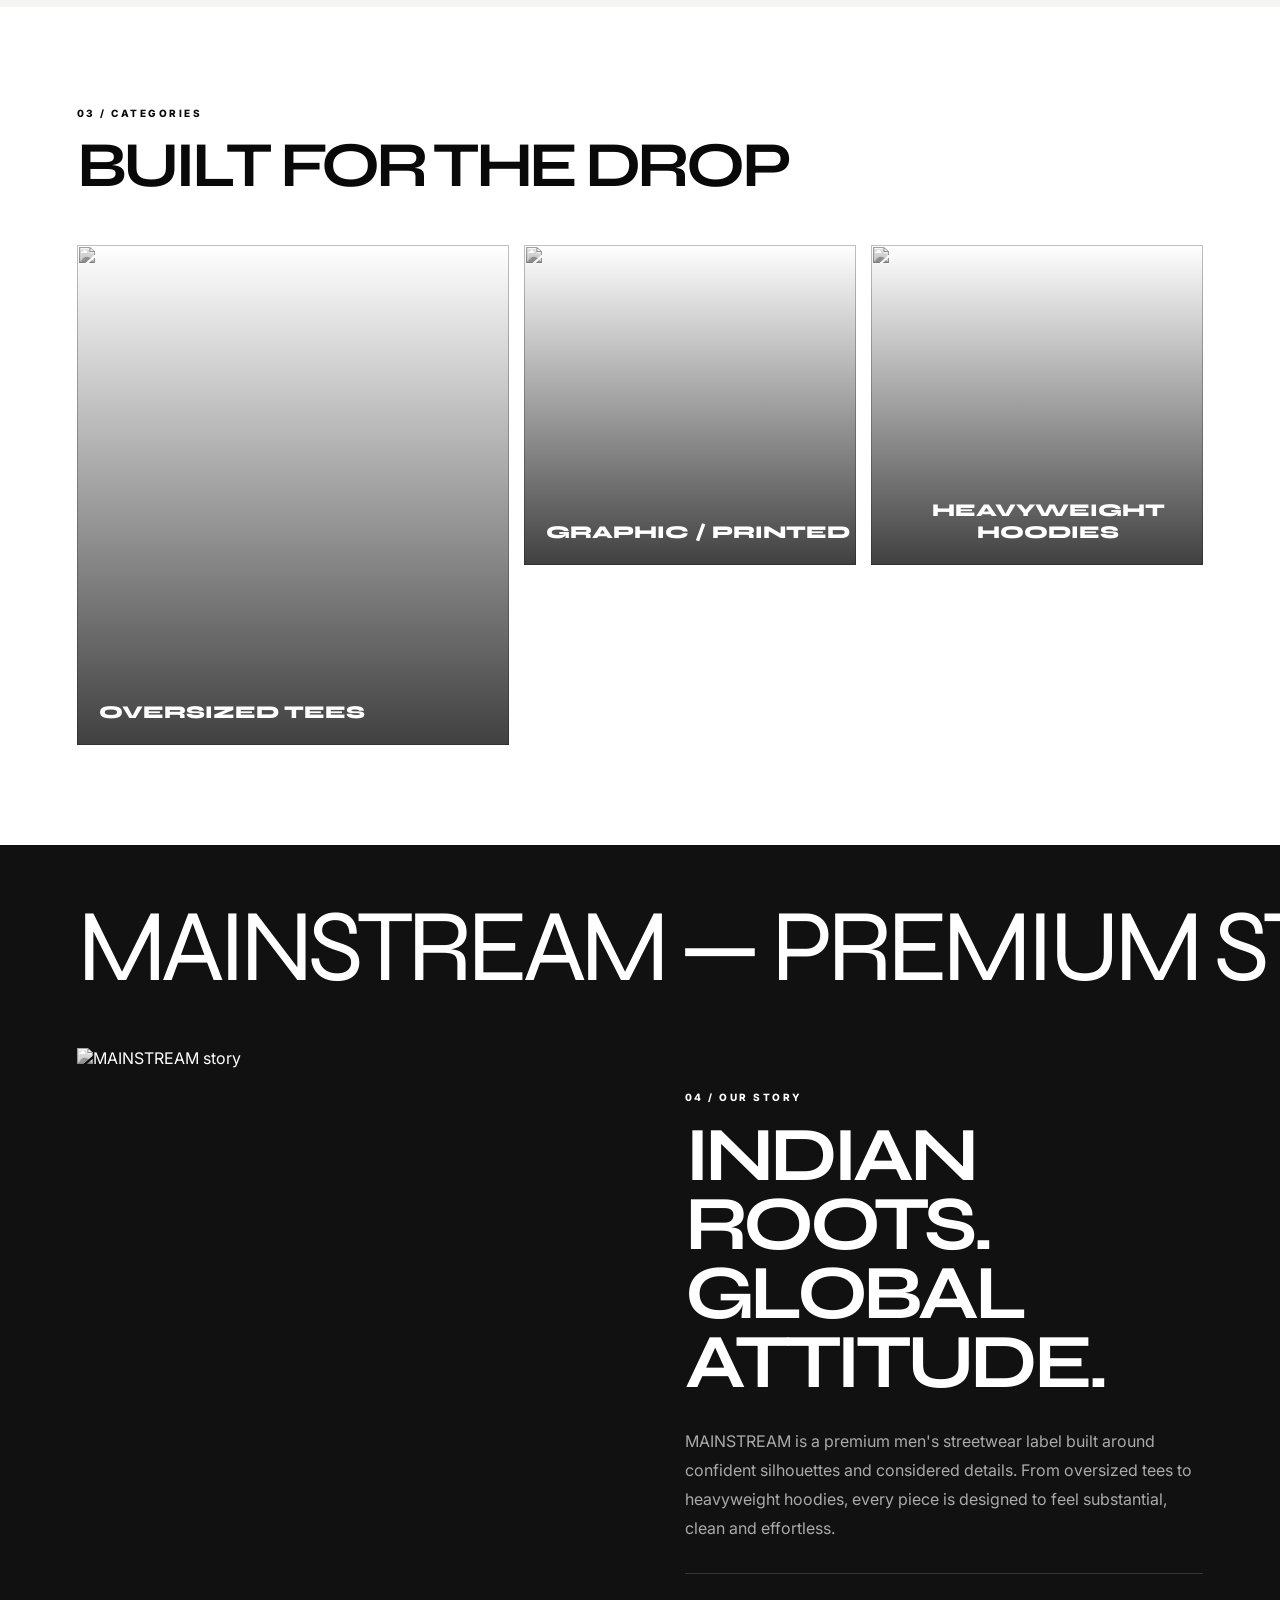
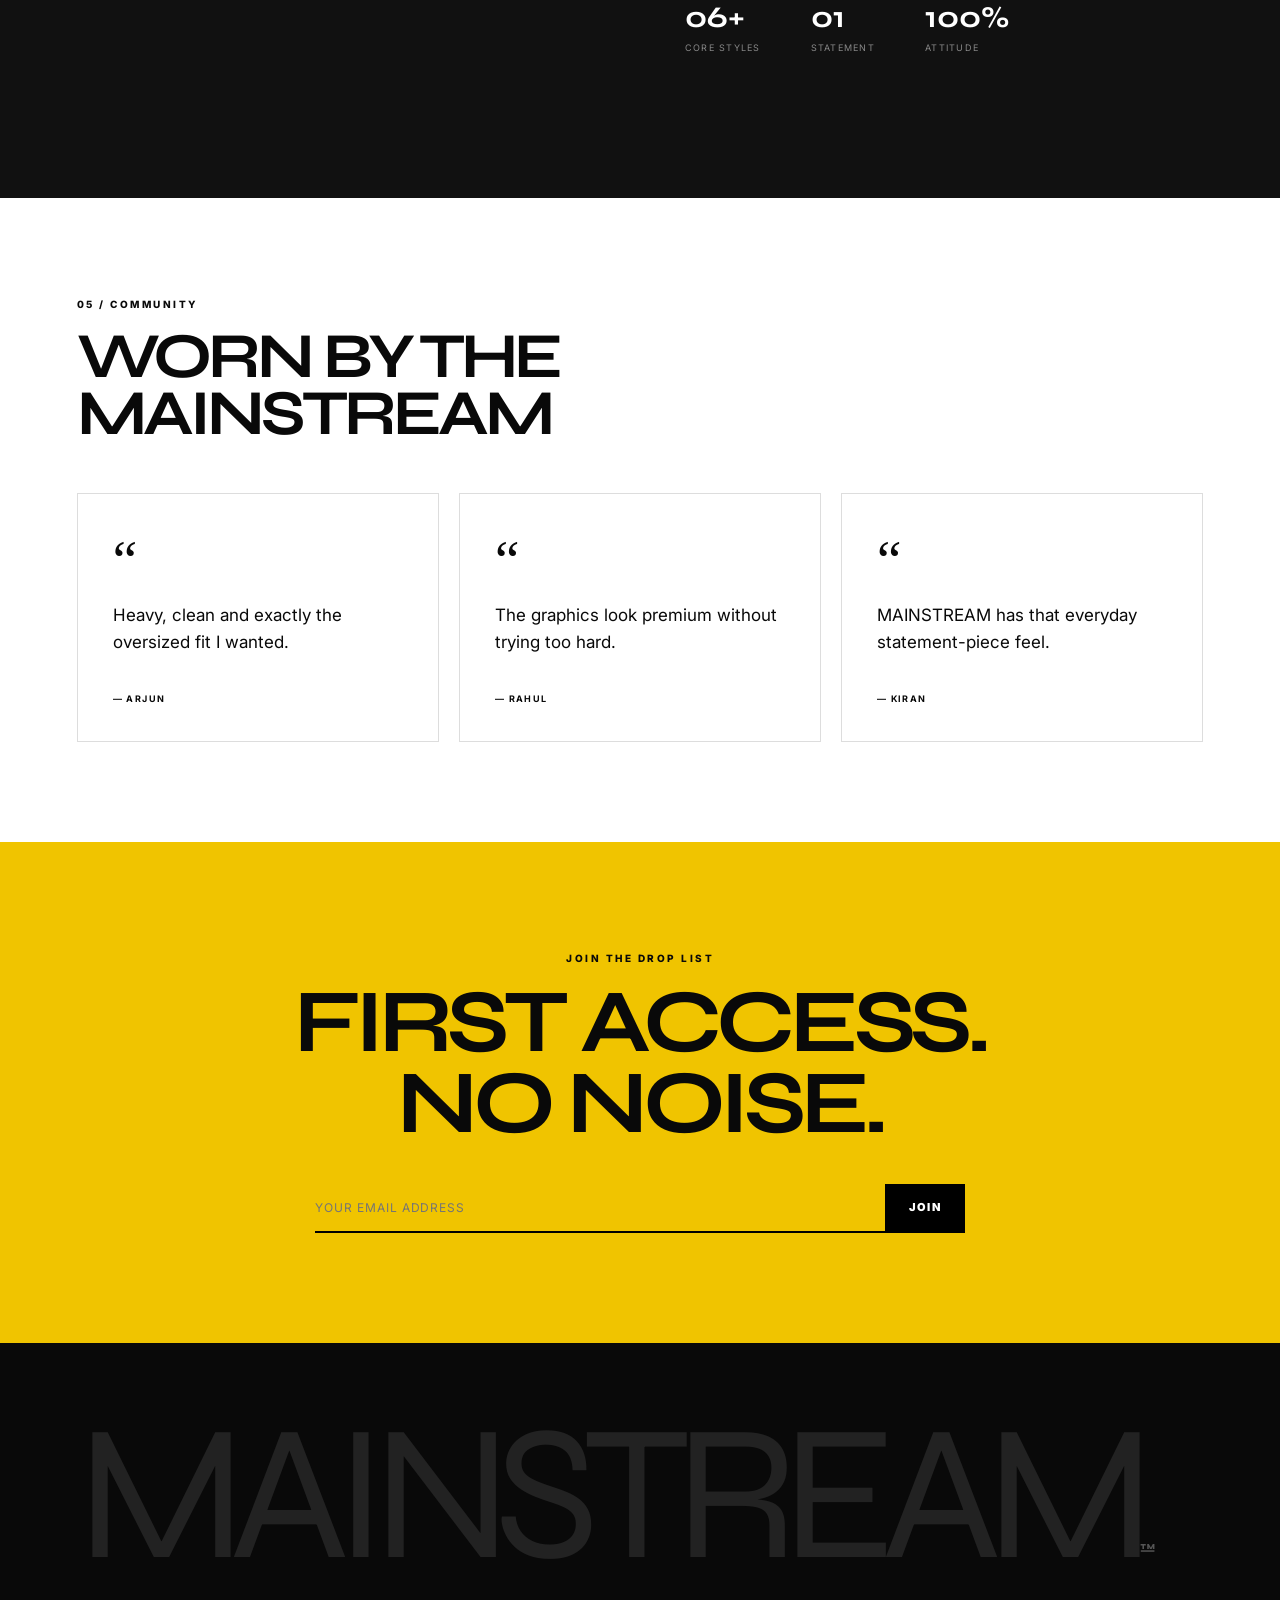
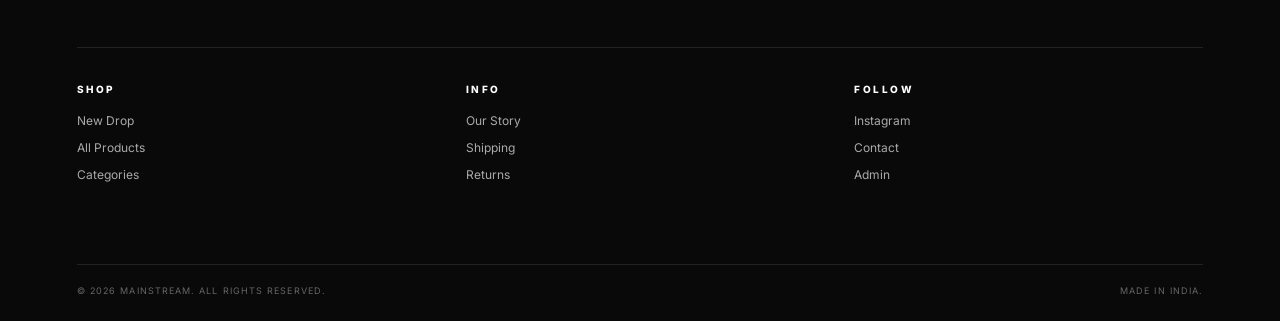
==== commit 454f7255: "Add files via upload" ====
--- a/index.html
+++ b/index.html
@@ -1,392 +1,145 @@
 <!DOCTYPE html>
 <html lang="en">
 <head>
-    <meta charset="UTF-8">
-    <meta name="viewport" content="width=device-width, initial-scale=1.0">
-    <title>MAINSTREAM | Premium Indian Streetwear</title>
-    
-    <!-- Google Fonts -->
-    <link rel="preconnect" href="https://fonts.googleapis.com">
-    <link rel="preconnect" href="https://fonts.gstatic.com" crossorigin>
-    <link href="https://fonts.googleapis.com/css2?family=Inter:wght@300;400;500;600&family=Syne:wght@400;600;700;800&display=swap" rel="stylesheet">
-    
-    <link rel="stylesheet" href="styles.css">
+  <meta charset="UTF-8">
+  <meta name="viewport" content="width=device-width, initial-scale=1.0">
+  <title>MAINSTREAM — Premium Indian Streetwear</title>
+  <meta name="description" content="MAINSTREAM — premium oversized tees, graphic tees and heavyweight hoodies.">
+  <link rel="preconnect" href="https://fonts.googleapis.com">
+  <link rel="preconnect" href="https://fonts.gstatic.com" crossorigin>
+  <link href="https://fonts.googleapis.com/css2?family=Inter:wght@400;500;600;700;800;900&family=Syne:wght@600;700;800&display=swap" rel="stylesheet">
+  <link rel="stylesheet" href="styles.css">
 </head>
 <body>
-<!-- LUXURY PRELOADER -->
-    <div id="preloader" style="display:none !important;">
-        <img src="logo.jpg" alt="MAINSTREAM">
+  <div id="preloader"><img src="assets/mainstream-logo.jpg" alt="MAINSTREAM"></div>
+
+  <div class="ticker"><div>FREE SHIPPING ON ORDERS ABOVE ₹1,999&nbsp;&nbsp;&nbsp; / &nbsp;&nbsp;&nbsp;NEW DROP LIVE&nbsp;&nbsp;&nbsp; / &nbsp;&nbsp;&nbsp;PREMIUM INDIAN STREETWEAR</div></div>
+
+  <header class="site-header">
+    <button class="icon-btn" id="menuBtn" aria-label="Menu">☰</button>
+    <a class="brand" href="#top"><img src="assets/mainstream-logo.jpg" alt="MAINSTREAM"></a>
+    <nav class="desktop-nav">
+      <a href="#new">NEW DROP</a>
+      <a href="#shop">SHOP</a>
+      <a href="#categories">CATEGORIES</a>
+      <a href="#story">OUR STORY</a>
+    </nav>
+    <div class="header-actions">
+      <button class="icon-btn" id="searchBtn" aria-label="Search">⌕</button>
+      <button class="icon-btn" id="wishBtn" aria-label="Wishlist">♡<span id="wishCount">0</span></button>
+      <button class="cart-btn" id="cartBtn">CART <span id="cartCount">0</span></button>
     </div>
-    <!-- 1. ANNOUNCEMENT BAR -->
-    <div class="announcement-bar">
-        <p>FREE EXPRESS SHIPPING ACROSS INDIA • EASY RETURNS</p>
-    </div>
+  </header>
 
-    <!-- 2. HEADER -->
-    <header class="header" id="header">
-        <div class="header-left">
-            <button class="icon-btn" onclick="toggleMenu()" aria-label="Menu">
-                <svg width="24" height="24" viewBox="0 0 24 24" fill="none" stroke="currentColor" stroke-width="2"><line x1="3" y1="12" x2="21" y2="12"></line><line x1="3" y1="6" x2="21" y2="6"></line><line x1="3" y1="18" x2="21" y2="18"></line></svg>
-            </button>
-            <button class="icon-btn" onclick="toggleSearch()" aria-label="Search">
-                <svg width="24" height="24" viewBox="0 0 24 24" fill="none" stroke="currentColor" stroke-width="2"><circle cx="11" cy="11" r="8"></circle><line x1="21" y1="21" x2="16.65" y2="16.65"></line></svg>
-            </button>
-        </div>
-        
-        <div class="header-center">
-    <a href="#" class="logo" onclick="showHome()">
-        <img src="logo.jpg" alt="MAINSTREAM Logo">
-    </a>
-</div>
-        
-        <div class="header-right">
-            <button class="icon-btn" onclick="toggleWishlist()" aria-label="Wishlist">
-                <svg width="24" height="24" viewBox="0 0 24 24" fill="none" stroke="currentColor" stroke-width="2" id="header-wishlist-icon"><path d="M20.84 4.61a5.5 5.5 0 0 0-7.78 0L12 5.67l-1.06-1.06a5.5 5.5 0 0 0-7.78 7.78l1.06 1.06L12 21.23l7.78-7.78 1.06-1.06a5.5 5.5 0 0 0 0-7.78z"></path></svg>
-                <span class="badge" id="wishlist-count">0</span>
-            </button>
-            <button class="icon-btn" onclick="toggleCart()" aria-label="Cart">
-                <svg width="24" height="24" viewBox="0 0 24 24" fill="none" stroke="currentColor" stroke-width="2"><path d="M6 2L3 6v14a2 2 0 0 0 2 2h14a2 2 0 0 0 2-2V6l-3-4z"></path><line x1="3" y1="6" x2="21" y2="6"></line><path d="M16 10a4 4 0 0 1-8 0"></path></svg>
-                <span class="badge" id="cart-count">0</span>
-            </button>
-        </div>
-    </header>
+  <aside class="mobile-menu" id="mobileMenu">
+    <button class="close-btn" id="menuClose">×</button>
+    <a href="#new">NEW DROP</a><a href="#shop">SHOP</a><a href="#categories">CATEGORIES</a><a href="#story">OUR STORY</a>
+  </aside>
 
-    <!-- 3. CATEGORY NAVIGATION -->
-    <nav class="category-nav">
-        <ul class="nav-scroll">
-            <li><a href="#new-drop" class="active">NEW DROP</a></li>
-            <li><a href="#printed">PRINTED TEES</a></li>
-            <li><a href="#oversized">OVERSIZED TEES</a></li>
-            <li><a href="#hoodies">HOODIES</a></li>
-            <li><a href="#best-sellers">BEST SELLERS</a></li>
-            <li><a href="#graphic">GRAPHIC TEES</a></li>
-        </ul>
-    </nav>
-
-    <!-- MAIN VIEW CONTAINER -->
-    <main id="main-view">
-        
-        <!-- 4. HERO CAROUSEL -->
-        <section class="hero-carousel">
-            <div class="carousel-track" id="hero-track">
-                <!-- Slide 1 -->
-                <div class="slide active">
-                    <img src="https://images.unsplash.com/photo-1552374196-1ab2a1c593e8?auto=format&fit=crop&w=1200&q=80" alt="New Drop">
-                    <div class="slide-content reveal">
-                        <span class="slide-subtitle">AUTUMN / WINTER 2026</span>
-                        <h2 class="slide-title">THE NEW DROP</h2>
-                        <p class="slide-text">WEAR YOUR STATEMENT.</p>
-                        <button class="btn btn-primary">SHOP NEW DROP</button>
-                    </div>
-                </div>
-                <!-- Slide 2 -->
-                <div class="slide">
-                    <img src="https://images.unsplash.com/photo-1608248543803-ba4f8c70ae0b?auto=format&fit=crop&w=1200&q=80" alt="Built for the bold">
-                    <div class="slide-content">
-                        <h2 class="slide-title">BUILT FOR THE BOLD.</h2>
-                        <p class="slide-text">PREMIUM HEAVYWEIGHT STREETWEAR</p>
-                        <button class="btn btn-primary">EXPLORE COLLECTION</button>
-                    </div>
-                </div>
-                <!-- Slide 3 -->
-                <div class="slide">
-                    <img src="https://images.unsplash.com/photo-1529139574466-a303027c1d8b?auto=format&fit=crop&w=1200&q=80" alt="Indian Roots">
-                    <div class="slide-content">
-                        <h2 class="slide-title">INDIAN ROOTS.</h2>
-                        <p class="slide-text">MODERN ATTITUDE.</p>
-                        <button class="btn btn-primary">SHOP COLLECTION</button>
-                    </div>
-                </div>
-            </div>
-            <div class="carousel-dots" id="hero-dots"></div>
-        </section>
-
-        <!-- 5. FEATURED CATEGORIES -->
-        <section class="section featured-categories">
-            <div class="grid-3">
-                <div class="feature-card reveal">
-                    <img src="https://images.unsplash.com/photo-1583743814966-8936f5b7be1a?auto=format&fit=crop&w=600&q=80" alt="Printed T-Shirts">
-                    <div class="feature-content">
-                        <h3>PRINTED T-SHIRTS</h3>
-                        <a href="#" class="link-btn">SHOP NOW</a>
-                    </div>
-                </div>
-                <div class="feature-card reveal delay-1">
-                    <img src="https://images.unsplash.com/photo-1617220828111-eb2499dcb6cb?auto=format&fit=crop&w=600&q=80" alt="Oversized T-Shirts">
-                    <div class="feature-content">
-                        <h3>OVERSIZED T-SHIRTS</h3>
-                        <a href="#" class="link-btn">SHOP NOW</a>
-                    </div>
-                </div>
-                <div class="feature-card reveal delay-2">
-                    <img src="https://images.unsplash.com/photo-1556821840-3a63f95609a7?auto=format&fit=crop&w=600&q=80" alt="Premium Hoodies">
-                    <div class="feature-content">
-                        <h3>PREMIUM HOODIES</h3>
-                        <a href="#" class="link-btn">SHOP NOW</a>
-                    </div>
-                </div>
-            </div>
-        </section>
-
-        <!-- 6. NEW DROP -->
-        <section class="section" id="new-drop">
-            <div class="section-header reveal">
-                <h2 class="section-title">NEW DROP</h2>
-            </div>
-            <div class="product-grid" id="new-drop-grid">
-                <!-- Injected via JS -->
-            </div>
-        </section>
-
-        <!-- 7. EDITORIAL PROMOTIONAL BANNER -->
-        <section class="promo-banner reveal">
-            <img class="promo-img" src="https://images.unsplash.com/photo-1515562141207-7a88fb7ce338?auto=format&fit=crop&w=1600&q=80" alt="Wear your statement">
-            <div class="promo-content">
-                <h2>WEAR YOUR STATEMENT.</h2>
-                <p>Premium Indian streetwear designed for individuality.</p>
-                <button class="btn btn-primary">EXPLORE COLLECTION</button>
-            </div>
-        </section>
-
-        <!-- 8. SHOP BY STYLE -->
-        <section class="section" id="shop-by-style">
-            <div class="section-header reveal">
-                <h2 class="section-title">SHOP BY STYLE</h2>
-            </div>
-            <div class="style-grid">
-                <div class="style-card reveal"><p>GRAPHIC PRINTS</p></div>
-                <div class="style-card reveal"><p>TYPOGRAPHY</p></div>
-                <div class="style-card reveal"><p>INDIAN HERITAGE</p></div>
-                <div class="style-card reveal"><p>MINIMAL</p></div>
-                <div class="style-card reveal"><p>OVERSIZED</p></div>
-                <div class="style-card reveal"><p>STATEMENT HOODIES</p></div>
-            </div>
-        </section>
-
-        <!-- 9. BEST SELLERS (Horizontal Carousel) -->
-        <section class="section" id="best-sellers">
-            <div class="section-header reveal">
-                <h2 class="section-title">BEST SELLERS</h2>
-            </div>
-            <div class="horizontal-scroll" id="best-sellers-track">
-                <!-- Injected via JS -->
-            </div>
-        </section>
-
-        <!-- 10. MAINSTREAM CRAFTSMANSHIP SECTION -->
-        <section class="craftsmanship reveal">
-            <h2 class="craft-title">ENGINEERED FOR THE STREET.</h2>
-            <div class="craft-grid">
-                <div class="craft-block reveal delay-1">
-                    <h4>460+ GSM</h4>
-                    <p>HEAVYWEIGHT FABRIC</p>
-                </div>
-                <div class="craft-block reveal delay-2">
-                    <h4>100%</h4>
-                    <p>PREMIUM INDIAN COTTON</p>
-                </div>
-                <div class="craft-block reveal delay-3">
-                    <h4>OVERSIZED</h4>
-                    <p>SIGNATURE FIT</p>
-                </div>
-                <div class="craft-block reveal delay-4">
-                    <h4>LIMITED</h4>
-                    <p>BATCH PRODUCTION</p>
-                </div>
-            </div>
-        </section>
-
-        <!-- 11. HOODIE FEATURE -->
-        <section class="section hoodie-feature" id="hoodies">
-            <div class="editorial-header reveal">
-                <h2 class="section-title">PREMIUM HOODIES</h2>
-                <p class="section-subtitle">BUILT HEAVY. MADE TO LAST.</p>
-                <button class="btn btn-outline">SHOP HOODIES</button>
-            </div>
-            <div class="horizontal-scroll" id="hoodies-track">
-                <!-- Injected via JS -->
-            </div>
-        </section>
-
-        <!-- 12 & 13. PRINTED T-SHIRTS & DISCOVERY -->
-        <section class="section bg-light" id="product-discovery">
-            <div class="section-header reveal">
-                <h2 class="section-title">PRINTED STATEMENTS</h2>
-                <p class="section-subtitle">GRAPHICS WITH AN ATTITUDE.</p>
-            </div>
-            
-            <div class="discovery-filters reveal">
-                <span>FIND YOUR FIT:</span>
-                <select><option>CATEGORY</option></select>
-                <select><option>SIZE</option></select>
-                <select><option>COLOUR</option></select>
-                <select><option>PRICE</option></select>
-                <select><option>SORT BY</option></select>
-            </div>
-
-            <div class="product-grid" id="printed-tees-grid">
-                <!-- Injected via JS -->
-            </div>
-        </section>
-
-        <!-- 14. CUSTOMER REVIEWS -->
-        <section class="section">
-            <div class="section-header reveal">
-                <h2 class="section-title">COMMUNITY APPRAISALS</h2>
-                <div class="rating">
-                    <span class="stars">★★★★★</span>
-                    <span>4.9 / 5 (180+ VERIFIED CUSTOMERS)</span>
-                </div>
-            </div>
-            <div class="horizontal-scroll reviews-track">
-                <div class="review-card reveal">
-                    <div class="stars">★★★★★</div>
-                    <p class="review-text">"The heavy fabric on the oversized tee is unmatched. Fits exactly how streetwear should."</p>
-                    <p class="review-author">- Rahul S. <span>Verified</span></p>
-                </div>
-                <div class="review-card reveal">
-                    <div class="stars">★★★★★</div>
-                    <p class="review-text">"Premium quality. The print hasn't faded after 10 washes. Worth every penny."</p>
-                    <p class="review-author">- Kabir M. <span>Verified</span></p>
-                </div>
-                <div class="review-card reveal">
-                    <div class="stars">★★★★★</div>
-                    <p class="review-text">"Mainstream hoodies are built different. Heavyweight and perfect drop shoulders."</p>
-                    <p class="review-author">- Aryan K. <span>Verified</span></p>
-                </div>
-            </div>
-        </section>
-
-        <!-- 15. INSTAGRAM / COMMUNITY -->
-        <section class="section no-pad-bottom">
-            <div class="section-header text-center reveal">
-                <h2 class="section-title">@MAINSTREAM</h2>
-                <p class="section-subtitle">WEAR YOUR STATEMENT.</p>
-            </div>
-            <div class="insta-grid reveal">
-                <img src="https://images.unsplash.com/photo-1529374255404-311a2a4f1fd9?auto=format&fit=crop&w=400&q=80" alt="IG 1">
-                <img src="https://images.unsplash.com/photo-1617220828111-eb2499dcb6cb?auto=format&fit=crop&w=400&q=80" alt="IG 2">
-                <img src="https://images.unsplash.com/photo-1511511450040-677116ff389e?auto=format&fit=crop&w=400&q=80" alt="IG 3">
-                <img src="https://images.unsplash.com/photo-1552374196-1ab2a1c593e8?auto=format&fit=crop&w=400&q=80" alt="IG 4">
-            </div>
-        </section>
-    </main>
-
-    <!-- PRODUCT DETAIL VIEW (Hidden by default, shown via JS) -->
-    <main id="product-view" class="hidden">
-        <div class="pdp-container">
-            <!-- Injected via JS -->
-        </div>
-    </main>
-
-    <!-- 16. EMAIL SIGNUP -->
-    <section class="newsletter reveal">
-        <div class="newsletter-content">
-            <h2>JOIN THE INNER CIRCLE</h2>
-            <p>Get first access to new drops, limited releases and exclusive offers.</p>
-            <form class="newsletter-form" onsubmit="event.preventDefault(); alert('Welcome to the Inner Circle.');">
-                <input type="email" placeholder="Enter your email address" required>
-                <button type="submit" class="btn btn-primary">JOIN NOW</button>
-            </form>
-        </div>
+  <main id="top">
+    <section class="hero" id="hero">
+      <div class="hero-media">
+        <img src="https://images.unsplash.com/photo-1523398002811-999ca8dec234?auto=format&fit=crop&w=2200&q=85" alt="MAINSTREAM streetwear">
+      </div>
+      <div class="hero-overlay"></div>
+      <div class="hero-copy reveal">
+        <p class="eyebrow">MAINSTREAM / PREMIUM</p>
+        <h1>WEAR<br><span>YOUR</span><br>STATEMENT.</h1>
+        <p class="hero-sub">Premium Indian streetwear built for oversized silhouettes, bold graphics and everyday movement.</p>
+        <div class="hero-actions"><a class="btn btn-light" href="#new">SHOP THE DROP</a><a class="text-link light" href="#story">OUR STORY ↘</a></div>
+      </div>
+      <div class="hero-meta"><span>01 / 03</span><span>COIMBATORE · INDIA</span></div>
+      <div class="scroll-cue">SCROLL TO EXPLORE ↓</div>
     </section>
 
-    <!-- 17. FOOTER -->
-    <footer class="footer">
-        <div class="footer-grid">
-            <div class="footer-brand">
-                <h2>MAINSTREAM</h2>
-                <p>WEAR YOUR STATEMENT.</p>
-            </div>
-            <div class="footer-links">
-                <h4>SHOP</h4>
-                <ul>
-                    <li><a href="#">Printed T-Shirts</a></li>
-                    <li><a href="#">Oversized T-Shirts</a></li>
-                    <li><a href="#">Hoodies</a></li>
-                    <li><a href="#">New Drop</a></li>
-                    <li><a href="#">Best Sellers</a></li>
-                </ul>
-            </div>
-            <div class="footer-links">
-                <h4>HELP</h4>
-                <ul>
-                    <li><a href="#">Size Guide</a></li>
-                    <li><a href="#">Shipping</a></li>
-                    <li><a href="#">Returns</a></li>
-                    <li><a href="#">FAQ</a></li>
-                    <li><a href="#">Contact</a></li>
-                </ul>
-            </div>
-            <div class="footer-links">
-                <h4>CONNECT</h4>
-                <ul>
-                    <li><a href="#">Instagram</a></li>
-                    <li><a href="#">WhatsApp</a></li>
-                    <li><a href="#">Email</a></li>
-                </ul>
-            </div>
+    <section class="statement">
+      <p class="eyebrow">THE MAINSTREAM CODE</p>
+      <h2>NOT MADE TO BLEND IN.<br><em>MADE TO BE SEEN.</em></h2>
+      <p>Clean construction. Heavy fabrics. Oversized proportions. Graphics with attitude.</p>
+    </section>
+
+    <section class="showcase" id="new">
+      <div class="section-head">
+        <div><p class="eyebrow">01 / THE DROP</p><h2>NEW DROP</h2></div>
+        <a class="text-link" href="#shop">VIEW ALL ↗</a>
+      </div>
+      <div class="featured-product" id="featuredProduct"></div>
+    </section>
+
+    <section class="section offwhite" id="shop">
+      <div class="section-head">
+        <div><p class="eyebrow">02 / SHOP</p><h2>POPULAR PICKS</h2></div>
+        <div class="filters">
+          <button class="filter active" data-filter="all">ALL</button>
+          <button class="filter" data-filter="oversized">OVERSIZED</button>
+          <button class="filter" data-filter="printed">PRINTED</button>
+          <button class="filter" data-filter="hoodies">HOODIES</button>
         </div>
-        <div class="footer-bottom">
-            <p>©️ 2026 MAINSTREAM CLOTHING PRIVATE LIMITED. ALL RIGHTS RESERVED.</p>
+      </div>
+      <div class="product-grid" id="productGrid"></div>
+    </section>
+
+    <section class="section" id="categories">
+      <div class="section-head"><div><p class="eyebrow">03 / CATEGORIES</p><h2>BUILT FOR THE DROP</h2></div></div>
+      <div class="category-grid">
+        <button class="category-card tall" data-category="oversized"><img src="https://images.unsplash.com/photo-1521572163474-6864f9cf17ab?auto=format&fit=crop&w=1200&q=85" alt=""><span>OVERSIZED TEES</span></button>
+        <button class="category-card" data-category="printed"><img src="https://images.unsplash.com/photo-1503341504253-dff4815485f1?auto=format&fit=crop&w=1200&q=85" alt=""><span>GRAPHIC / PRINTED</span></button>
+        <button class="category-card" data-category="hoodies"><img src="https://images.unsplash.com/photo-1556821840-3a63f95609a7?auto=format&fit=crop&w=1200&q=85" alt=""><span>HEAVYWEIGHT HOODIES</span></button>
+      </div>
+    </section>
+
+    <section class="marquee-section" id="story">
+      <div class="marquee">MAINSTREAM — PREMIUM STREETWEAR — MAINSTREAM — PREMIUM STREETWEAR — </div>
+      <div class="story-grid">
+        <div class="story-image"><img src="https://images.unsplash.com/photo-1529139574466-a303027c1d8b?auto=format&fit=crop&w=1600&q=85" alt="MAINSTREAM story"></div>
+        <div class="story-copy">
+          <p class="eyebrow">04 / OUR STORY</p>
+          <h2>INDIAN ROOTS.<br>GLOBAL ATTITUDE.</h2>
+          <p>MAINSTREAM is a premium men's streetwear label built around confident silhouettes and considered details. From oversized tees to heavyweight hoodies, every piece is designed to feel substantial, clean and effortless.</p>
+          <div class="stats"><div><b>06+</b><span>CORE STYLES</span></div><div><b>01</b><span>STATEMENT</span></div><div><b>100%</b><span>ATTITUDE</span></div></div>
         </div>
-    </footer>
+      </div>
+    </section>
 
-    <!-- DRAWERS & MODALS -->
-    
-    <!-- Overlay -->
-    <div class="overlay" id="overlay" onclick="closeAllDrawers()"></div>
+    <section class="section testimonials">
+      <div class="section-head"><div><p class="eyebrow">05 / COMMUNITY</p><h2>WORN BY THE<br>MAINSTREAM</h2></div></div>
+      <div class="quotes">
+        <article><span>“</span><p>Heavy, clean and exactly the oversized fit I wanted.</p><b>— ARJUN</b></article>
+        <article><span>“</span><p>The graphics look premium without trying too hard.</p><b>— RAHUL</b></article>
+        <article><span>“</span><p>MAINSTREAM has that everyday statement-piece feel.</p><b>— KIRAN</b></article>
+      </div>
+    </section>
 
-    <!-- Search Modal -->
-    <div class="search-modal drawer-top" id="search-modal">
-        <div class="search-header">
-            <h3>SEARCH</h3>
-            <button class="icon-btn" onclick="toggleSearch()">✕</button>
-        </div>
-        <div class="search-body">
-            <input type="text" id="search-input" placeholder="Search products, styles, categories..." onkeyup="handleSearch()">
-            <div class="search-results" id="search-results"></div>
-        </div>
+    <section class="newsletter">
+      <p class="eyebrow">JOIN THE DROP LIST</p>
+      <h2>FIRST ACCESS.<br>NO NOISE.</h2>
+      <form id="newsletterForm"><input id="newsletterEmail" type="email" placeholder="YOUR EMAIL ADDRESS" required><button class="btn btn-dark">JOIN</button></form>
+    </section>
+  </main>
+
+  <footer>
+    <div class="footer-brand">MAINSTREAM<span>™</span></div>
+    <div class="footer-grid">
+      <div><p class="eyebrow">SHOP</p><a href="#new">New Drop</a><a href="#shop">All Products</a><a href="#categories">Categories</a></div>
+      <div><p class="eyebrow">INFO</p><a href="#story">Our Story</a><a href="#">Shipping</a><a href="#">Returns</a></div>
+      <div><p class="eyebrow">FOLLOW</p><a href="#">Instagram</a><a href="#">Contact</a><a href="dashboard.html">Admin</a></div>
     </div>
+    <div class="footer-bottom"><span>© 2026 MAINSTREAM. ALL RIGHTS RESERVED.</span><span>MADE IN INDIA.</span></div>
+  </footer>
 
-    <!-- Cart Drawer -->
-    <div class="cart-drawer drawer-right" id="cart-drawer">
-        <div class="drawer-header">
-            <h3>YOUR CART (<span id="cart-drawer-count">0</span>)</h3>
-            <button class="icon-btn" onclick="toggleCart()">✕</button>
-        </div>
-        <div class="drawer-body" id="cart-items">
-            <!-- Items injected via JS -->
-        </div>
-        <div class="drawer-footer">
-            <div class="cart-subtotal">
-                <span>SUBTOTAL</span>
-                <span id="cart-subtotal">₹0</span>
-            </div>
-            <p class="shipping-note">Shipping & taxes calculated at checkout</p>
-            <button class="btn btn-primary w-100">CHECKOUT</button>
-        </div>
-    </div>
+  <div class="search-modal" id="searchModal">
+    <button class="close-btn" id="searchClose">×</button><p class="eyebrow">SEARCH</p><input id="searchInput" placeholder="SEARCH PRODUCTS..."><div id="searchResults"></div>
+  </div>
 
-    <!-- Mobile Menu Drawer -->
-    <div class="menu-drawer drawer-left" id="menu-drawer">
-        <div class="drawer-header">
-            <h3>MENU</h3>
-            <button class="icon-btn" onclick="toggleMenu()">✕</button>
-        </div>
-        <div class="drawer-body">
-            <ul class="mobile-nav">
-                <li><a href="#" onclick="toggleMenu()">NEW DROP</a></li>
-                <li><a href="#" onclick="toggleMenu()">PRINTED T-SHIRTS</a></li>
-                <li><a href="#" onclick="toggleMenu()">OVERSIZED T-SHIRTS</a></li>
-                <li><a href="#" onclick="toggleMenu()">PREMIUM HOODIES</a></li>
-                <li><a href="#" onclick="toggleMenu()">BEST SELLERS</a></li>
-            </ul>
-        </div>
-    </div>
+  <div class="cart-overlay" id="cartOverlay"></div>
+  <aside class="cart-drawer" id="cartDrawer">
+    <div class="drawer-head"><h2>YOUR CART</h2><button class="close-btn" id="cartClose">×</button></div>
+    <div id="cartItems" class="cart-items"></div>
+    <div class="cart-footer"><div><span>TOTAL</span><strong id="cartTotal">₹0</strong></div><button class="btn btn-dark full" id="checkoutBtn">CHECKOUT</button></div>
+  </aside>
 
-   <script src="https://cdn.jsdelivr.net/npm/@supabase/supabase-js@2"></script>
-<script src="supabase-config.js"></script>
-<script src="script.js"></script>
+  <script src="https://cdn.jsdelivr.net/npm/@supabase/supabase-js@2"></script>
+  <script src="supabase-config.js"></script>
+  <script src="script.js"></script>
 </body>
 </html>
--- a/styles.css
+++ b/styles.css
@@ -1,718 +1,17 @@
-/* RESET & VARIABLES */
-:root {
-    --bg-primary: #ffffff;
-    --bg-secondary: #f7f7f7;
-    --bg-dark: #121212;
-    --bg-charcoal: #1a1a1a;
-    
-    --text-primary: #000000;
-    --text-secondary: #555555;
-    --text-light: #ffffff;
-    
-    --accent: #D4AF37; 
-    --accent-hover: #b5952f;
-    --danger: #e00000;
-    
-    --font-heading: 'Syne', sans-serif;
-    --font-body: 'Inter', sans-serif;
-    
-    --header-height: 60px;
-    --nav-height: 45px;
-    
-    --transition: all 0.3s cubic-bezier(0.25, 0.8, 0.25, 1);
-}
-
-/* FIX: Absolute horizontal lockdown */
-* {
-    margin: 0;
-    padding: 0;
-    box-sizing: border-box;
-}
-
-html, body {
-    width: 100%;
-    max-width: 100%;
-    overflow-x: hidden !important; /* Forces zero horizontal scrolling */
-    scroll-behavior: smooth;
-    -webkit-text-size-adjust: 100%;
-    position: relative;
-}
-
-body {
-    font-family: var(--font-body);
-    color: var(--text-primary);
-    background-color: var(--bg-primary);
-    line-height: 1.5;
-}
-
-h1, h2, h3, h4, h5, h6 {
-    font-family: var(--font-heading);
-    text-transform: uppercase;
-    font-weight: 700;
-    letter-spacing: -0.02em;
-}
-
-a {
-    text-decoration: none;
-    color: inherit;
-}
-
-ul {
-    list-style: none;
-}
-
-button {
-    cursor: pointer;
-    border: none;
-    background: none;
-    font-family: inherit;
-}
-
-.hidden {
-    display: none !important;
-}
-
-/* 1. ANNOUNCEMENT BAR */
-.announcement-bar {
-    background: var(--bg-dark);
-    color: var(--text-light);
-    text-align: center;
-    font-size: clamp(0.65rem, 3vw, 0.75rem);
-    font-weight: 500;
-    letter-spacing: 0.05em;
-    min-height: 30px;
-    display: flex;
-    align-items: center;
-    justify-content: center;
-    position: relative;
-    z-index: 100;
-    padding: 0.4rem 1rem;
-    width: 100%;
-    box-sizing: border-box;
-}
-.announcement-bar p {
-    white-space: normal;
-    word-wrap: break-word;
-}
-
-/* 2. HEADER */
-.header {
-    display: flex;
-    justify-content: space-between;
-    align-items: center;
-    padding: 0 1rem;
-    height: var(--header-height);
-    background: rgba(255, 255, 255, 0.98);
-    backdrop-filter: blur(10px);
-    border-bottom: 1px solid #eaeaea;
-    position: sticky;
-    top: 0;
-    z-index: 99;
-    transition: var(--transition);
-    width: 100%;
-    max-width: 100%;
-    box-sizing: border-box;
-}
-
-/* FIX: Changed flex behavior so the logo doesn't force the screen to expand */
-.header-left, .header-right {
-    display: flex;
-    align-items: center;
-    gap: 0.5rem;
-    flex: 0 0 auto;
-}
-
-.header-right {
-    justify-content: flex-end;
-}
-
-/* --- FIX: STRICT LOGO IMAGE SIZING --- */
-.header-center {
-    flex: 1 1 auto;
-    display: flex;
-    justify-content: center;
-    align-items: center;
-}
-
-.logo {
-    display: block;
-    line-height: 0; /* Removes invisible spacing under images */
-}
-
-.logo img {
-    display: block;
-    width: auto !important; /* Forces image to keep its shape */
-    height: 24px !important; /* STRICT limit for Mobile */
-    max-width: 140px;
-    object-fit: contain;
-}
-
-/* Make it slightly larger on Desktop but keep it safely inside the header */
-@media (min-width: 768px) {
-    .logo img {
-        height: 32px !important; /* STRICT limit for Desktop */
-        max-width: 220px;
-    }
-}
-/* ------------------------------------- */
-
-.icon-btn {
-    position: relative;
-    display: flex;
-    align-items: center;
-    justify-content: center;
-    padding: 0.25rem;
-    color: var(--text-primary);
-    transition: var(--transition);
-}
-
-.icon-btn:hover {
-    color: var(--accent);
-}
-
-.badge {
-    position: absolute;
-    top: -2px;
-    right: -6px;
-    background: var(--accent);
-    color: #fff;
-    font-size: 0.65rem;
-    font-weight: 600;
-    width: 16px;
-    height: 16px;
-    border-radius: 50%;
-    display: flex;
-    align-items: center;
-    justify-content: center;
-}
-
-/* 3. CATEGORY NAVIGATION */
-.category-nav {
-    border-bottom: 1px solid #eaeaea;
-    background: var(--bg-primary);
-    width: 100%;
-    max-width: 100%;
-    box-sizing: border-box;
-}
-
-.nav-scroll {
-    display: flex;
-    overflow-x: auto;
-    scroll-snap-type: x mandatory;
-    scrollbar-width: none;
-    padding-left: 1rem;
-    padding-right: 1rem;
-    width: 100%;
-    box-sizing: border-box;
-}
-.nav-scroll::-webkit-scrollbar { display: none; }
-
-.nav-scroll li {
-    scroll-snap-align: start;
-    white-space: nowrap;
-}
-
-.nav-scroll a {
-    display: block;
-    padding: 0.8rem 1rem;
-    font-size: 0.8rem;
-    font-weight: 600;
-    color: var(--text-secondary);
-    transition: var(--transition);
-}
-
-.nav-scroll a.active, .nav-scroll a:hover {
-    color: var(--text-primary);
-    border-bottom: 2px solid var(--text-primary);
-}
-
-/* 4. HERO CAROUSEL */
-.hero-carousel {
-    position: relative;
-    height: calc(100vh - var(--header-height) - 30px - var(--nav-height));
-    min-height: 500px;
-    overflow: hidden;
-    background: var(--bg-charcoal);
-    width: 100%;
-    max-width: 100%; /* FIX: Removed 100vw to prevent scroll */
-    box-sizing: border-box;
-}
-
-.carousel-track { height: 100%; position: relative; width: 100%; }
-
-.slide {
-    position: absolute;
-    top: 0; left: 0; width: 100%; height: 100%;
-    opacity: 0;
-    transition: opacity 0.8s ease-in-out;
-    display: flex;
-    align-items: center;
-    justify-content: center;
-}
-
-.slide.active { opacity: 1; z-index: 1; }
-
-.slide img {
-    position: absolute; width: 100%; height: 100%;
-    object-fit: cover; z-index: -1; filter: brightness(0.6);
-}
-
-.slide-content {
-    text-align: center; color: var(--text-light);
-    padding: 1.5rem; max-width: 100%; width: 100%;
-    transform: translateY(20px); opacity: 0;
-    transition: all 0.8s ease forwards; transition-delay: 0.3s;
-    box-sizing: border-box;
-}
-
-.slide.active .slide-content { transform: translateY(0); opacity: 1; }
-
-.slide-subtitle { font-size: clamp(0.75rem, 3vw, 0.85rem); letter-spacing: 0.1em; margin-bottom: 1rem; display: block; color: var(--accent); font-weight: 600;}
-.slide-title { font-size: clamp(2.2rem, 11vw, 3.5rem); line-height: 1.1; margin-bottom: 1rem; word-wrap: break-word; }
-.slide-text { font-size: clamp(0.9rem, 4vw, 1.1rem); margin-bottom: 2rem; }
-
-.carousel-dots {
-    position: absolute; bottom: 20px; left: 50%; transform: translateX(-50%);
-    display: flex; gap: 8px; z-index: 2;
-}
-.dot { width: 8px; height: 8px; border-radius: 50%; background: rgba(255,255,255,0.4); transition: var(--transition); cursor: pointer;}
-.dot.active { background: var(--accent); transform: scale(1.2); }
-
-/* BUTTONS */
-.btn {
-    display: inline-flex; align-items: center; justify-content: center;
-    padding: 1rem 2rem; font-size: 0.9rem; font-weight: 600;
-    text-transform: uppercase; letter-spacing: 0.05em; transition: var(--transition);
-}
-.btn-primary { background: var(--text-primary); color: var(--text-light); }
-.btn-primary:hover { background: var(--bg-charcoal); transform: translateY(-2px); box-shadow: 0 10px 20px rgba(0,0,0,0.15); }
-.btn-outline { background: transparent; color: var(--text-primary); border: 1px solid var(--text-primary); }
-.btn-outline:hover { background: var(--text-primary); color: var(--text-light); }
-.btn-outline-light { background: transparent; color: white; border: 1px solid white; }
-.btn-outline-light:hover { background: white; color: var(--text-primary); }
-.w-100 { width: 100%; }
-
-/* SECTIONS */
-.section { padding: 4rem 1rem; width: 100%; max-width: 100%; box-sizing: border-box; overflow: hidden; }
-.bg-light { background: var(--bg-secondary); }
-.bg-dark-section { background: var(--bg-dark); color: white;}
-
-.section-header { margin-bottom: 2rem; display: flex; flex-direction: column; align-items: flex-start; }
-.section-title { font-size: clamp(1.8rem, 8vw, 2rem); margin-bottom: 0.5rem; word-wrap: break-word;}
-.section-subtitle { color: var(--text-secondary); font-size: 1rem; }
-.bg-dark-section .section-subtitle { color: #aaaaaa; }
-
-/* GRID LAYOUTS */
-.grid-3 { display: grid; grid-template-columns: 1fr; gap: 1rem; width: 100%; }
-.product-grid { display: grid; grid-template-columns: repeat(2, 1fr); gap: 1rem; width: 100%; box-sizing: border-box; }
-
-/* PRODUCT CARDS */
-.product-card { display: flex; flex-direction: column; position: relative; width: 100%; box-sizing: border-box; }
-.product-image-wrap { position: relative; aspect-ratio: 3/4; overflow: hidden; background: var(--bg-secondary); margin-bottom: 1rem; cursor: pointer;}
-.product-image-wrap img { width: 100%; height: 100%; object-fit: cover; transition: transform 0.6s cubic-bezier(0.25, 0.8, 0.25, 1); }
-.product-card:hover .product-image-wrap img { transform: scale(1.05); }
-
-.badge-new, .badge-discount {
-    position: absolute; left: 10px; color: white; font-size: 0.65rem;
-    font-weight: 700; padding: 0.25rem 0.5rem; z-index: 2;
-}
-.badge-new { top: 10px; background: var(--text-primary); }
-.badge-discount { top: 35px; background: var(--danger); }
-
-.wishlist-btn-card {
-    position: absolute; top: 10px; right: 10px; background: white; border-radius: 50%;
-    width: 32px; height: 32px; display: flex; align-items: center; justify-content: center;
-    box-shadow: 0 2px 5px rgba(0,0,0,0.1); z-index: 2;
-}
-.wishlist-btn-card svg { stroke: var(--text-primary); transition: var(--transition); }
-.wishlist-btn-card.active svg { fill: var(--danger); stroke: var(--danger); }
-
-.product-info { display: flex; flex-direction: column; gap: 0.25rem; cursor: pointer; }
-.product-brand { font-size: 0.75rem; color: var(--text-secondary); font-weight: 600; }
-.product-title { font-size: 0.9rem; font-weight: 500; text-transform: none; font-family: var(--font-body); white-space: nowrap; overflow: hidden; text-overflow: ellipsis; width: 100%; }
-.product-price-row { display: flex; align-items: center; gap: 0.5rem; font-size: 0.95rem; font-weight: 600; flex-wrap: wrap;}
-.old-price { color: #999; text-decoration: line-through; font-size: 0.8rem; font-weight: 400; }
-
-.quick-add {
-    margin-top: 0.5rem; width: 100%; padding: 0.75rem; background: transparent;
-    border: 1px solid var(--text-primary); font-weight: 600; font-size: 0.8rem; transition: var(--transition);
-}
-.bg-dark-section .quick-add { border-color: white; color: white; }
-.quick-add:hover { background: var(--text-primary); color: white; }
-.bg-dark-section .quick-add:hover { background: white; color: var(--text-primary); }
-
-/* HORIZONTAL SCROLL (Carousels) */
-.horizontal-scroll {
-    display: flex; overflow-x: auto; scroll-snap-type: x mandatory; width: 100%; max-width: 100%;
-    scrollbar-width: none; gap: 1rem; padding-bottom: 1rem; padding-left: 0.5rem; padding-right: 0.5rem;
-    box-sizing: border-box;
-}
-.horizontal-scroll::-webkit-scrollbar { display: none; }
-.horizontal-scroll > * { scroll-snap-align: start; min-width: 70vw; max-width: 85vw; box-sizing: border-box; }
-
-/* FEATURED CATEGORIES */
-.feature-card { position: relative; aspect-ratio: 4/5; overflow: hidden; }
-.feature-card img { width: 100%; height: 100%; object-fit: cover; transition: var(--transition); }
-.feature-card:hover img { transform: scale(1.03); }
-.feature-content {
-    position: absolute; bottom: 20px; left: 20px; right: 20px;
-    background: rgba(255,255,255,0.95); padding: 1rem; text-align: center;
-}
-.feature-content h3 { font-size: 1.2rem; margin-bottom: 0.5rem; }
-.link-btn { font-size: 0.8rem; font-weight: 600; text-decoration: underline; }
-
-/* STYLE GRID */
-.style-grid { display: grid; grid-template-columns: repeat(auto-fit, minmax(130px, 1fr)); gap: 0.5rem; width: 100%; }
-.style-card {
-    background: var(--text-primary); color: white; height: 120px;
-    display: flex; align-items: center; justify-content: center;
-    font-weight: 700; text-align: center; padding: 1rem;
-    transition: var(--transition); cursor: pointer; border: 1px solid var(--text-primary);
-}
-.style-card:hover { background: white; color: var(--text-primary); }
-
-/* CRAFTSMANSHIP (EDITORIAL) */
-.craftsmanship { background: var(--bg-charcoal); color: white; padding: 4rem 1rem; text-align: center; width: 100%; box-sizing: border-box; }
-.craft-title { color: var(--accent); margin-bottom: 3rem; font-size: clamp(1.5rem, 6vw, 1.8rem); line-height: 1.3;}
-.craft-grid { display: grid; grid-template-columns: repeat(auto-fit, minmax(120px, 1fr)); gap: 2rem 1rem; width: 100%; }
-.craft-block h4 { font-size: 1.5rem; margin-bottom: 0.5rem; }
-.craft-block p { font-size: 0.8rem; color: #ccc; font-weight: 500; letter-spacing: 0.05em; }
-
-/* DISCOVERY FILTERS */
-.discovery-filters {
-    display: flex; gap: 0.5rem; overflow-x: auto; padding-bottom: 1rem; margin-bottom: 1rem;
-    scrollbar-width: none; align-items: center; padding-left: 0.5rem; padding-right: 0.5rem; width: 100%; max-width: 100%; box-sizing: border-box;
-}
-.discovery-filters::-webkit-scrollbar { display: none; }
-.filter-search-box {
-    display: flex; align-items: center; padding: 0 0.5rem; border: 1px solid #ddd; background: white; gap: 0.5rem; min-width: 180px; box-sizing: border-box;
-}
-.filter-search-box input {
-    border: none; outline: none; padding: 0.5rem 0; font-family: inherit; font-size: 0.8rem; font-weight: 500; width: 100%; box-sizing: border-box;
-}
-.discovery-filters select {
-    padding: 0.5rem; border: 1px solid #ddd; background: white; font-family: inherit; font-size: 0.8rem; font-weight: 500; outline: none; white-space: nowrap; cursor: pointer;
-}
-
-/* REVIEWS */
-.reviews-track > * { min-width: 85vw; background: white; padding: 2rem; border-left: 3px solid var(--accent); box-shadow: 0 2px 10px rgba(0,0,0,0.05); box-sizing: border-box;}
-.stars { color: var(--accent); font-size: 1.2rem; margin-bottom: 1rem; }
-.review-text { font-size: 1rem; font-style: italic; margin-bottom: 1rem; }
-.review-author { font-size: 0.85rem; font-weight: 600; }
-.review-author span { color: #888; font-weight: 400; margin-left: 0.5rem; }
-.rating { display: flex; align-items: center; gap: 0.5rem; font-size: 0.9rem; font-weight: 500;}
-
-/* INSTAGRAM */
-.insta-grid { display: grid; grid-template-columns: repeat(2, 1fr); gap: 0.5rem; width: 100%; box-sizing: border-box; }
-.insta-grid img { width: 100%; aspect-ratio: 1/1; object-fit: cover; }
-.no-pad-bottom { padding-bottom: 0; }
-.text-center { align-items: center; text-align: center; }
-
-/* NEWSLETTER */
-.newsletter { background: var(--bg-secondary); padding: 5rem 1rem; text-align: center; width: 100%; box-sizing: border-box; overflow: hidden; }
-.newsletter-content { max-width: 500px; margin: 0 auto; width: 100%; box-sizing: border-box; }
-.newsletter h2 { font-size: clamp(1.8rem, 8vw, 2rem); margin-bottom: 1rem; }
-.newsletter p { margin-bottom: 2rem; color: var(--text-secondary); line-height: 1.6;}
-.newsletter-form { display: flex; flex-direction: column; gap: 1rem; width: 100%; }
-.newsletter-form input { padding: 1rem; border: 1px solid #ddd; font-family: inherit; font-size: 1rem; outline: none; width: 100%; box-sizing: border-box;}
-.newsletter-form input:focus { border-color: var(--text-primary); }
-
-/* FOOTER */
-.footer { background: var(--text-primary); color: white; padding: 4rem 1rem 2rem; width: 100%; max-width: 100%; box-sizing: border-box; overflow: hidden; }
-.footer-grid { display: grid; grid-template-columns: 1fr; gap: 2.5rem; margin-bottom: 3rem; }
-.footer-brand h2 { font-size: 1.5rem; color: var(--accent); margin-bottom: 0.5rem; }
-.footer-brand p { font-size: 0.85rem; color: #999; }
-.footer-links h4 { font-size: 1rem; margin-bottom: 1rem; color: #eee;}
-.footer-links ul { display: flex; flex-direction: column; gap: 0.75rem; }
-.footer-links a { font-size: 0.85rem; color: #bbb; transition: var(--transition); }
-.footer-links a:hover { color: white; padding-left: 5px; }
-.footer-bottom { border-top: 1px solid #333; padding-top: 2rem; display: flex; flex-direction: column; gap: 1rem; align-items: center; }
-.payment-methods { display: flex; flex-wrap: wrap; gap: 1rem; font-size: 0.75rem; font-weight: 600; color: #888; align-items: center; justify-content: center; }
-.payment-methods span:not(:first-child) { border: 1px solid #444; padding: 0.25rem 0.5rem; border-radius: 4px; color: #ccc;}
-.footer-bottom p { font-size: 0.7rem; color: #666; text-align: center;}
-
-/* DRAWERS & MODALS */
-.overlay {
-    position: fixed; top: 0; left: 0; width: 100%; height: 100vh;
-    background: rgba(0,0,0,0.5); backdrop-filter: blur(3px);
-    z-index: 1000; opacity: 0; visibility: hidden; transition: var(--transition);
-}
-.overlay.active { opacity: 1; visibility: visible; }
-
-.drawer-right, .drawer-left, .drawer-top { position: fixed; background: white; z-index: 1001; transition: transform 0.4s cubic-bezier(0.25, 0.8, 0.25, 1); box-sizing: border-box; }
-.drawer-right { top: 0; right: 0; width: 85%; max-width: 400px; height: 100vh; transform: translateX(100%); display: flex; flex-direction: column; }
-.drawer-left { top: 0; left: 0; width: 80%; max-width: 350px; height: 100vh; transform: translateX(-100%); }
-.drawer-top { top: 0; left: 0; width: 100%; height: auto; padding: 1.5rem; transform: translateY(-100%); }
-.drawer-right.active, .drawer-left.active, .drawer-top.active { transform: translate(0); }
-
-.drawer-header { display: flex; justify-content: space-between; align-items: center; padding: 1.5rem; border-bottom: 1px solid #eaeaea; }
-.drawer-body { padding: 1.5rem; overflow-y: auto; flex: 1; }
-.drawer-footer { padding: 1.5rem; border-top: 1px solid #eaeaea; background: var(--bg-secondary); }
-
-/* CART STYLES */
-.cart-item { display: flex; gap: 1rem; margin-bottom: 1.5rem; width: 100%; box-sizing: border-box;}
-.cart-item img { width: 80px; height: 100px; object-fit: cover; }
-.cart-item-info { flex: 1; display: flex; flex-direction: column; justify-content: space-between; overflow: hidden;}
-.cart-item-title { font-size: 0.9rem; font-weight: 600; white-space: nowrap; overflow: hidden; text-overflow: ellipsis; width: 100%;}
-.cart-item-variant { font-size: 0.75rem; color: var(--text-secondary); }
-.cart-item-price { font-size: 0.9rem; font-weight: 600; margin-top: 0.25rem; }
-.qty-selector { display: flex; align-items: center; border: 1px solid #ddd; width: fit-content; margin-top: 0.5rem; }
-.qty-btn { width: 28px; height: 28px; display: flex; align-items: center; justify-content: center; font-size: 1.2rem; }
-.qty-val { font-size: 0.85rem; padding: 0 0.5rem; font-weight: 500; }
-.remove-btn { font-size: 0.75rem; text-decoration: underline; color: var(--text-secondary); align-self: flex-start; margin-top: 0.5rem; }
-.cart-subtotal { display: flex; justify-content: space-between; font-size: 1.2rem; font-weight: 700; margin-bottom: 0.5rem; }
-.shipping-note { font-size: 0.75rem; color: var(--text-secondary); margin-bottom: 1rem; text-align: center; }
-.empty-cart { text-align: center; padding: 2rem 0; color: var(--text-secondary); }
-
-/* MOBILE MENU */
-.mobile-nav { display: flex; flex-direction: column; gap: 1.5rem; font-size: 1.2rem; font-family: var(--font-heading); font-weight: 600; }
-.mobile-nav a { display: block; padding-bottom: 0.5rem; border-bottom: 1px solid #eee; }
-
-/* SEARCH MODAL */
-.search-header { display: flex; justify-content: space-between; align-items: center; margin-bottom: 1rem; }
-.search-body input { width: 100%; padding: 1rem; border: none; border-bottom: 2px solid var(--text-primary); font-size: 1.2rem; outline: none; border-radius: 0; font-family: var(--font-heading); font-weight: 600; box-sizing: border-box; }
-.search-results { margin-top: 1.5rem; display: flex; flex-direction: column; gap: 1rem; max-height: 50vh; overflow-y: auto; }
-
-/* PRODUCT DETAIL PAGE */
-.pdp-container { padding: 0; width: 100%; max-width: 100%; overflow: hidden;}
-.pdp-gallery { width: 100%; overflow-x: auto; display: flex; scroll-snap-type: x mandatory; }
-.pdp-gallery::-webkit-scrollbar { display: none; }
-.pdp-gallery img { width: 100%; height: 60vh; object-fit: cover; scroll-snap-align: start; flex: 0 0 100%; }
-.pdp-info { padding: 2rem 1rem; }
-.pdp-brand { color: var(--text-secondary); font-weight: 600; font-size: 0.85rem; margin-bottom: 0.5rem; }
-.pdp-title { font-size: clamp(1.5rem, 6vw, 1.8rem); margin-bottom: 0.5rem; word-wrap: break-word; }
-.pdp-price { font-size: 1.5rem; font-weight: 700; margin-bottom: 1.5rem; display: flex; align-items: center; gap: 1rem; flex-wrap: wrap;}
-.pdp-divider { height: 1px; background: #eee; margin: 1.5rem 0; }
-.pdp-section-title { font-size: 0.85rem; font-weight: 700; margin-bottom: 0.75rem; display: flex; justify-content: space-between; }
-.size-guide-link { text-decoration: underline; color: var(--text-secondary); font-weight: 400; cursor: pointer; }
-.size-grid { display: flex; gap: 0.5rem; margin-bottom: 1.5rem; flex-wrap: wrap;}
-.size-btn { border: 1px solid #ddd; padding: 0.75rem; min-width: 3rem; text-align: center; font-weight: 600; font-size: 0.9rem; transition: var(--transition); }
-.size-btn.selected { background: var(--text-primary); color: white; border-color: var(--text-primary); }
-.pdp-actions { display: flex; flex-direction: column; gap: 0.75rem; margin-bottom: 2rem; width: 100%; box-sizing: border-box; }
-.btn-buy-now { background: var(--accent); color: white; border: none; }
-.btn-buy-now:hover { background: var(--accent-hover); }
-.pdp-description { font-size: 0.9rem; color: var(--text-secondary); line-height: 1.6; margin-bottom: 1rem; }
-.pdp-specs { margin-top: 2rem; }
-.spec-item { padding: 1rem 0; border-top: 1px solid #eee; font-size: 0.9rem; display: flex; justify-content: space-between; font-weight: 500; cursor: pointer; }
-
-/* ANIMATIONS */
-Alignment.reveal {
-    opacity: 1 !important;
-    transform: none !important;
-    visibility: visible !important;
-}
-.reveal.active { opacity: 1; transform: translateY(0); }
-.delay-1 { transition-delay: 0.1s; }
-.delay-2 { transition-delay: 0.2s; }
-.delay-3 { transition-delay: 0.3s; }
-.delay-4 { transition-delay: 0.4s; }
-.delay-5 { transition-delay: 0.5s; }
-
-/* EXCLUSIVE MOBILE LAYOUT ADJUSTMENTS */
-@media (max-width: 768px) {
-    .hero-carousel {
-        height: 80vh; 
-        min-height: 400px;
-    }
-    
-    .header {
-        padding: 0 0.5rem; /* Make room for the logo and icons */
-    }
-
-    .btn {
-        padding: 0.8rem 1.5rem; 
-        font-size: 0.85rem;
-    }
-
-    .section {
-        padding: 3rem 1rem;
-    }
-}
-
-/* RESPONSIVE DESKTOP (UNMODIFIED) */
-@media (min-width: 768px) {
-    .section { padding: 6rem 4rem; }
-    .grid-3 { grid-template-columns: repeat(3, 1fr); }
-    .product-grid { grid-template-columns: repeat(4, 1fr); gap: 2rem; }
-    
-    .horizontal-scroll > * { min-width: 300px; max-width: none;}
-    .footer-grid { grid-template-columns: 2fr 1fr 1fr 1fr; }
-    .footer-bottom { flex-direction: row; justify-content: space-between; text-align: left; }
-    .footer-bottom p { text-align: left; }
-    
-    .newsletter-form { flex-direction: row; }
-    .newsletter-form input { flex: 1; }
-    .newsletter-form button { width: auto; }
-    
-    .pdp-container { display: grid; grid-template-columns: 1fr 1fr; gap: 3rem; max-width: 1200px; margin: 0 auto; padding: 4rem 2rem; overflow: visible;}
-    .pdp-gallery { grid-template-columns: 1fr 1fr; display: grid; gap: 1rem; overflow: visible; }
-    .pdp-gallery img { width: 100%; height: auto; aspect-ratio: 3/4; }
-    .pdp-info { position: sticky; top: 100px; height: fit-content; padding: 0; }
-}
-/* =========================================
-   LUXURY STREETWEAR UPGRADE PACK
-========================================= */
-
-/* 1. THE DROP TICKER (Scrolling Announcement) */
-.announcement-bar {
-    display: flex;
-    align-items: center;
-    overflow: hidden;
-    white-space: nowrap;
-}
-.announcement-bar p {
-    display: inline-block;
-    white-space: nowrap !important; /* FIX: Forces text to stay on one line */
-    padding-left: 100%; /* Start off-screen */
-    animation: marquee 15s linear infinite;
-    margin: 0;
-}
-@keyframes marquee {
-    0% { transform: translateX(0); }
-    100% { transform: translateX(-100%); }
-}
-
-/* 2. SIGNATURE BUTTON SWEEP (Yellow Fill Effect) */
-.btn-primary {
-    position: relative;
-    overflow: hidden;
-    z-index: 1;
-    border: 1px solid var(--text-primary);
-    transition: color 0.4s ease;
-}
-.btn-primary::before {
-    content: '';
-    position: absolute;
-    top: 0; left: 0;
-    width: 100%; height: 100%;
-    background: var(--accent);
-    transform: scaleX(0);
-    transform-origin: right;
-    transition: transform 0.5s cubic-bezier(0.19, 1, 0.22, 1);
-    z-index: -1;
-}
-.btn-primary:hover {
-    background: transparent;
-    color: var(--text-primary);
-    box-shadow: none;
-    transform: translateY(0);
-}
-.btn-primary:hover::before {
-    transform: scaleX(1);
-    transform-origin: left;
-}
-
-/* 3. EDITORIAL IMAGE OVERLAYS (Moody Hover) */
-.product-image-wrap::after {
-    content: '';
-    position: absolute;
-    top: 0; left: 0; right: 0; bottom: 0;
-    background: rgba(0,0,0,0.15);
-    opacity: 0;
-    transition: var(--transition);
-    pointer-events: none;
-}
-.product-card:hover .product-image-wrap::after {
-    opacity: 1;
-}
-.product-card:hover .quick-add {
-    background: var(--text-primary);
-    color: white;
-}
-
-/* 4. DESIGNER FILTERS (Sleek Minimalist Dropdowns) */
-.discovery-filters select {
-    appearance: none;
-    background-color: transparent;
-    border: none;
-    border-bottom: 2px solid #ddd;
-    padding: 0.5rem 1.5rem 0.5rem 0;
-    font-weight: 700;
-    letter-spacing: 0.05em;
-    color: var(--text-primary);
-    transition: border-color 0.3s ease;
-    /* Custom clean arrow */
-    background-image: url("data:image/svg+xml;charset=UTF-8,%3csvg xmlns='http://www.w3.org/2000/svg' viewBox='0 0 24 24' fill='none' stroke='black' stroke-width='2' stroke-linecap='round' stroke-linejoin='round'%3e%3cpolyline points='6 9 12 15 18 9'%3e%3c/polyline%3e%3c/svg%3e");
-    background-repeat: no-repeat;
-    background-position: right center;
-    background-size: 1em;
-}
-.discovery-filters select:focus, 
-.discovery-filters select:hover {
-    border-bottom: 2px solid var(--text-primary);
-}
-.filter-search-box {
-    border: none;
-    border-bottom: 2px solid #ddd;
-    transition: border-color 0.3s ease;
-    background: transparent;
-}
-.filter-search-box:focus-within {
-    border-bottom: 2px solid var(--text-primary);
-}
-
-/* 5. SMOOTH LUXURY SELECTION COLOR */
-::selection {
-    background: var(--accent);
-    color: #fff;
-}
-/* =========================================
-   FINAL LUXURY TOUCHES
-========================================= */
-
-/* 1. CUSTOM SLEEK SCROLLBAR (Desktop) */
-::-webkit-scrollbar {
-    width: 6px;
-}
-::-webkit-scrollbar-track {
-    background: var(--bg-primary);
-}
-::-webkit-scrollbar-thumb {
-    background: var(--bg-charcoal);
-    border-radius: 10px;
-}
-::-webkit-scrollbar-thumb:hover {
-    background: var(--accent);
-}
-
-/* 2. LUXURY PRELOADER */
-#preloader {
-    position: fixed;
-    top: 0;
-    left: 0;
-    width: 100vw;
-    height: 100vh;
-    background: var(--bg-primary);
-    z-index: 9999;
-    display: flex;
-    justify-content: center;
-    align-items: center;
-    transition: opacity 0.8s cubic-bezier(0.25, 0.8, 0.25, 1), visibility 0.8s;
-}
-#preloader img {
-    height: 24px;
-    width: auto;
-    animation: pulseLogo 2s infinite ease-in-out;
-}
-@keyframes pulseLogo {
-    0% { opacity: 0.5; transform: scale(0.95); }
-    50% { opacity: 1; transform: scale(1.05); }
-    100% { opacity: 0.5; transform: scale(0.95); }
-}
-.preloader-hidden {
-    opacity: 0 !important;
-    visibility: hidden !important;
-}
-
-/* 3. INSTAGRAM HOVER FX */
-.insta-grid {
-    overflow: hidden;
-}
-.insta-grid img {
-    transition: transform 0.6s cubic-bezier(0.25, 0.8, 0.25, 1), filter 0.4s ease;
-    cursor: pointer;
-}
-.insta-grid img:hover {
-    transform: scale(1.08);
-    filter: brightness(0.7);
-}
+:root{--black:#090909;--ink:#111;--white:#fff;--off:#f4f4f2;--gold:#f0c400;--gray:#777;--line:#ddd;--ease:cubic-bezier(.2,.8,.2,1)}
+*{box-sizing:border-box;margin:0;padding:0}html{scroll-behavior:smooth}body{font-family:Inter,sans-serif;color:var(--black);background:#fff;overflow-x:hidden}a{text-decoration:none;color:inherit}button,input{font:inherit}button{border:0;background:none;cursor:pointer}.ticker{height:30px;background:var(--gold);overflow:hidden;white-space:nowrap;font-size:10px;font-weight:800;letter-spacing:.14em;display:flex;align-items:center}.ticker div{animation:ticker 22s linear infinite;padding-left:100%}@keyframes ticker{to{transform:translateX(-100%)}}
+.site-header{height:74px;position:sticky;top:0;z-index:100;background:rgba(255,255,255,.94);backdrop-filter:blur(14px);display:grid;grid-template-columns:80px 1fr 1.4fr auto;align-items:center;padding:0 4vw;border-bottom:1px solid #eee}.brand{justify-self:start}.brand img{width:155px;height:auto;display:block}.desktop-nav{display:flex;gap:26px;justify-content:center;font-size:11px;font-weight:800;letter-spacing:.1em}.header-actions{display:flex;gap:10px;align-items:center}.icon-btn{font-size:22px;position:relative;padding:8px}.icon-btn span{position:absolute;top:0;right:0;font-size:9px;background:var(--gold);width:15px;height:15px;border-radius:50%;display:grid;place-items:center}.cart-btn{font-size:10px;font-weight:900;letter-spacing:.12em;background:#000;color:#fff;padding:12px 15px}.mobile-menu{display:none}
+.hero{height:calc(100vh - 104px);min-height:650px;position:relative;background:#111;color:#fff;display:flex;align-items:flex-end;padding:7vw;overflow:hidden}.hero-media,.hero-overlay{position:absolute;inset:0}.hero-media img{width:100%;height:100%;object-fit:cover;filter:grayscale(100%);transform:scale(1.05)}.hero-overlay{background:linear-gradient(90deg,rgba(0,0,0,.75),rgba(0,0,0,.15) 65%,rgba(0,0,0,.3))}.hero-copy{position:relative;z-index:2;max-width:750px}.eyebrow{font-size:10px;letter-spacing:.25em;font-weight:800;margin-bottom:18px}.hero h1{font-family:Syne,sans-serif;font-size:clamp(56px,9vw,145px);line-height:.82;letter-spacing:-.065em}.hero h1 span{color:transparent;-webkit-text-stroke:1px #fff}.hero-sub{max-width:500px;margin:30px 0;font-size:15px;line-height:1.7;color:#ddd}.hero-actions{display:flex;gap:25px;align-items:center}.btn{padding:15px 24px;font-size:11px;font-weight:900;letter-spacing:.12em}.btn-light{background:#fff;color:#000}.btn-dark{background:#000;color:#fff}.full{width:100%}.text-link{font-size:10px;font-weight:900;letter-spacing:.15em;border-bottom:1px solid currentColor;padding-bottom:5px}.light{color:#fff}.hero-meta{position:absolute;right:7vw;bottom:7vw;z-index:2;font-size:9px;letter-spacing:.15em;display:flex;gap:30px}.scroll-cue{position:absolute;right:7vw;top:50%;font-size:9px;letter-spacing:.18em;writing-mode:vertical-rl;opacity:.7}
+.statement{text-align:center;padding:150px 8vw}.statement h2,.section-head h2,.story-copy h2,.newsletter h2{font-family:Syne,sans-serif;font-size:clamp(42px,6vw,90px);line-height:.9;letter-spacing:-.06em}.statement h2 em{color:#999;font-style:normal}.statement>p:last-child{margin:30px auto 0;color:#777;max-width:550px;line-height:1.7}
+.showcase,.section{padding:100px 6vw}.offwhite{background:var(--off)}.section-head{display:flex;justify-content:space-between;align-items:flex-end;gap:30px;margin-bottom:50px}.section-head h2{font-size:clamp(38px,5vw,75px)}.filters{display:flex;gap:20px;flex-wrap:wrap}.filter{font-size:10px;font-weight:800;letter-spacing:.12em;padding-bottom:7px;border-bottom:1px solid transparent}.filter.active{border-color:#000}
+.featured-product{min-height:600px;background:#111;color:#fff;display:grid;grid-template-columns:1.2fr .8fr;overflow:hidden}.featured-image{min-height:600px;position:relative;overflow:hidden}.featured-image img{width:100%;height:100%;object-fit:cover;filter:grayscale(100%);transition:transform 1s var(--ease)}.featured-product:hover .featured-image img{transform:scale(1.04)}.featured-info{padding:7vw;display:flex;flex-direction:column;justify-content:center}.featured-info h3{font-family:Syne;font-size:clamp(38px,5vw,75px);line-height:.9}.featured-info .price{font-size:20px;font-weight:800;margin:25px 0}.featured-info p{color:#aaa;line-height:1.7;max-width:400px}.product-grid{display:grid;grid-template-columns:repeat(4,1fr);gap:28px}.product-card{background:#fff;position:relative}.product-img{aspect-ratio:3/4;overflow:hidden;background:#ddd;position:relative}.product-img img{width:100%;height:100%;object-fit:cover;transition:transform .7s var(--ease)}.product-card:hover .product-img img{transform:scale(1.05)}.new-tag{position:absolute;top:12px;left:12px;background:#000;color:#fff;font-size:9px;font-weight:800;padding:6px 8px;letter-spacing:.1em}.wish{position:absolute;top:10px;right:10px;width:34px;height:34px;background:#fff;border-radius:50%;font-size:20px}.product-info{padding:15px 3px}.product-info .brand{font-size:9px;color:#888;font-weight:800;letter-spacing:.15em}.product-info h3{font-size:13px;margin:6px 0}.product-info .price{font-size:13px;font-weight:800}.product-info .old{color:#999;text-decoration:line-through;font-weight:400;margin-left:6px}.add{width:100%;margin-top:12px;padding:11px;border:1px solid #000;font-size:9px;font-weight:900;letter-spacing:.12em}.add:hover{background:#000;color:#fff}
+.category-grid{display:grid;grid-template-columns:1.3fr 1fr 1fr;grid-template-rows:320px;gap:15px}.category-card{position:relative;overflow:hidden;min-height:320px}.category-card.tall{min-height:500px;grid-row:span 2}.category-card img{position:absolute;inset:0;width:100%;height:100%;object-fit:cover;filter:grayscale(100%);transition:transform .8s var(--ease)}.category-card:after{content:"";position:absolute;inset:0;background:linear-gradient(transparent,rgba(0,0,0,.75))}.category-card span{position:absolute;z-index:2;bottom:22px;left:22px;color:#fff;font-family:Syne;font-weight:800;font-size:18px}
+.marquee-section{background:#111;color:#fff;padding:0 6vw 100px;overflow:hidden}.marquee{font-family:Syne;font-size:clamp(45px,8vw,120px);white-space:nowrap;letter-spacing:-.06em;padding:40px 0;animation:move 25s linear infinite}@keyframes move{to{transform:translateX(-35%)}}.story-grid{display:grid;grid-template-columns:1fr 1fr;gap:7vw;align-items:center}.story-image{height:650px;overflow:hidden}.story-image img{width:100%;height:100%;object-fit:cover;filter:grayscale(100%)}.story-copy h2{font-size:clamp(42px,6vw,80px)}.story-copy>p:not(.eyebrow){color:#aaa;line-height:1.8;margin:30px 0;max-width:550px}.stats{display:flex;gap:50px;border-top:1px solid #333;padding-top:25px}.stats b{display:block;font-family:Syne;font-size:30px}.stats span{font-size:9px;color:#888;letter-spacing:.14em}
+.testimonials{background:#fff}.quotes{display:grid;grid-template-columns:repeat(3,1fr);gap:20px}.quotes article{border:1px solid #ddd;padding:35px;min-height:230px}.quotes span{font-family:Georgia;font-size:55px}.quotes p{font-size:17px;line-height:1.6;margin:10px 0 30px}.quotes b{font-size:9px;letter-spacing:.15em}
+.newsletter{background:var(--gold);padding:110px 6vw;text-align:center}.newsletter h2{font-size:clamp(45px,7vw,95px)}.newsletter form{max-width:650px;margin:40px auto 0;display:flex;border-bottom:2px solid #000}.newsletter input{border:0;background:transparent;outline:0;padding:16px 0;flex:1;font-size:12px;letter-spacing:.08em}.newsletter .btn{background:#000;color:#fff}
+footer{background:#090909;color:#fff;padding:80px 6vw 25px}.footer-brand{font-family:Syne;font-size:clamp(70px,15vw,220px);letter-spacing:-.08em;color:#222;line-height:.75;margin-bottom:80px}.footer-brand span{font-size:20px;color:#555}.footer-grid{display:grid;grid-template-columns:repeat(3,1fr);gap:40px;border-top:1px solid #222;padding-top:35px}.footer-grid a{display:block;color:#aaa;margin:12px 0;font-size:12px}.footer-grid .eyebrow{color:#fff}.footer-bottom{border-top:1px solid #222;margin-top:70px;padding-top:20px;display:flex;justify-content:space-between;color:#666;font-size:9px;letter-spacing:.12em}
+.search-modal{position:fixed;inset:0;background:rgba(255,255,255,.98);z-index:300;display:none;padding:9vw}.search-modal.active{display:block}.search-modal input{width:100%;border:0;border-bottom:2px solid #000;padding:20px 0;font-family:Syne;font-size:clamp(30px,6vw,70px);outline:0}.search-results{display:grid;grid-template-columns:repeat(4,1fr);gap:20px;margin-top:40px}.close-btn{font-size:32px;float:right}.cart-overlay{position:fixed;inset:0;background:rgba(0,0,0,.5);z-index:200;display:none}.cart-overlay.active{display:block}.cart-drawer{position:fixed;right:0;top:0;height:100vh;width:min(470px,92vw);background:#fff;z-index:210;transform:translateX(100%);transition:.45s var(--ease);display:flex;flex-direction:column}.cart-drawer.active{transform:none}.drawer-head{padding:25px;border-bottom:1px solid #ddd;display:flex;justify-content:space-between}.cart-items{padding:25px;overflow:auto;flex:1}.cart-row{display:grid;grid-template-columns:80px 1fr auto;gap:15px;margin-bottom:25px}.cart-row img{width:80px;height:100px;object-fit:cover}.cart-row h4{font-size:12px}.cart-row p{font-size:10px;color:#777;margin-top:7px}.cart-row button{font-size:10px;text-decoration:underline}.cart-footer{padding:25px;border-top:1px solid #ddd}.cart-footer>div{display:flex;justify-content:space-between;font-weight:800;margin-bottom:20px}.empty{color:#777;font-size:12px;padding:40px 0}
+#preloader{position:fixed;inset:0;background:#fff;z-index:9999;display:grid;place-items:center;transition:.7s}#preloader img{width:240px;max-width:65%;animation:pulse 1.5s infinite}@keyframes pulse{50%{transform:scale(1.03);opacity:.7}}
+.reveal{opacity:0;transform:translateY(50px) rotateX(-20deg);transition:1s var(--ease)}.reveal.visible{opacity:1;transform:none}
+@media(max-width:900px){.site-header{grid-template-columns:45px 1fr auto;padding:0 16px}.desktop-nav{display:none}.brand img{width:130px}.header-actions{gap:2px}.hero{min-height:600px;padding:28px}.hero h1{font-size:clamp(50px,14vw,90px)}.hero-meta{right:28px;bottom:28px}.scroll-cue{display:none}.statement{padding:90px 25px}.showcase,.section{padding:75px 20px}.section-head{align-items:flex-start;flex-direction:column;margin-bottom:30px}.product-grid{grid-template-columns:repeat(2,1fr);gap:14px}.featured-product{grid-template-columns:1fr}.featured-image{min-height:430px}.featured-info{padding:45px 28px;min-height:430px}.category-grid{grid-template-columns:1fr 1fr;grid-template-rows:300px 300px}.category-card.tall{min-height:615px;grid-row:span 2}.story-grid{grid-template-columns:1fr}.story-image{height:480px}.quotes{grid-template-columns:1fr}.newsletter{padding:80px 20px}.newsletter form{display:block;border:0}.newsletter input{width:100%;border-bottom:2px solid #000}.newsletter .btn{width:100%;margin-top:10px}.footer-brand{font-size:20vw}.footer-grid{grid-template-columns:1fr 1fr}.footer-bottom{flex-direction:column;gap:8px}.search-results{grid-template-columns:repeat(2,1fr)}.mobile-menu{position:fixed;inset:0 20% 0 0;background:#fff;z-index:250;display:flex;flex-direction:column;padding:90px 30px;gap:30px;transform:translateX(-100%);transition:.4s var(--ease)}.mobile-menu.active{transform:none}.mobile-menu a{font-family:Syne;font-size:30px}.mobile-menu .close-btn{position:absolute;top:25px;right:25px}.category-card span{font-size:14px}}
+@media(min-width:901px){#menuBtn{display:none}}
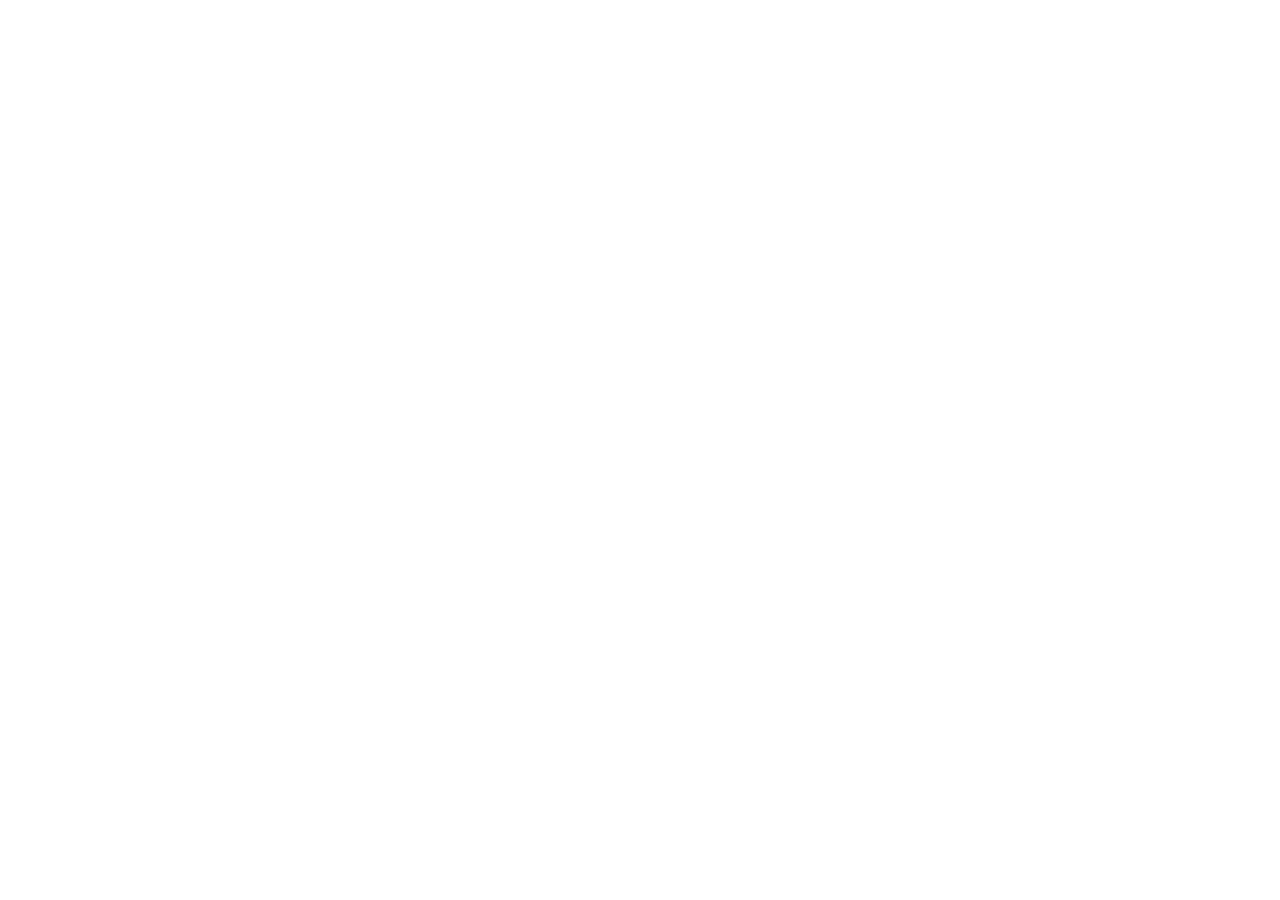
==== commit 5719df06: "Update preloader and logo image in index.html" ====
--- a/index.html
+++ b/index.html
@@ -11,13 +11,12 @@
   <link rel="stylesheet" href="styles.css">
 </head>
 <body>
-  <div id="preloader"><img src="assets/mainstream-logo.jpg" alt="MAINSTREAM"></div>
-
+  <div id="preloader"><img src="logo.jpg" alt="MAINSTREAM">
   <div class="ticker"><div>FREE SHIPPING ON ORDERS ABOVE ₹1,999&nbsp;&nbsp;&nbsp; / &nbsp;&nbsp;&nbsp;NEW DROP LIVE&nbsp;&nbsp;&nbsp; / &nbsp;&nbsp;&nbsp;PREMIUM INDIAN STREETWEAR</div></div>
 
   <header class="site-header">
     <button class="icon-btn" id="menuBtn" aria-label="Menu">☰</button>
-    <a class="brand" href="#top"><img src="assets/mainstream-logo.jpg" alt="MAINSTREAM"></a>
+    <a class="brand" href="#top"><img src="logo.jpg" alt="MAINSTREAM">
     <nav class="desktop-nav">
       <a href="#new">NEW DROP</a>
       <a href="#shop">SHOP</a>
